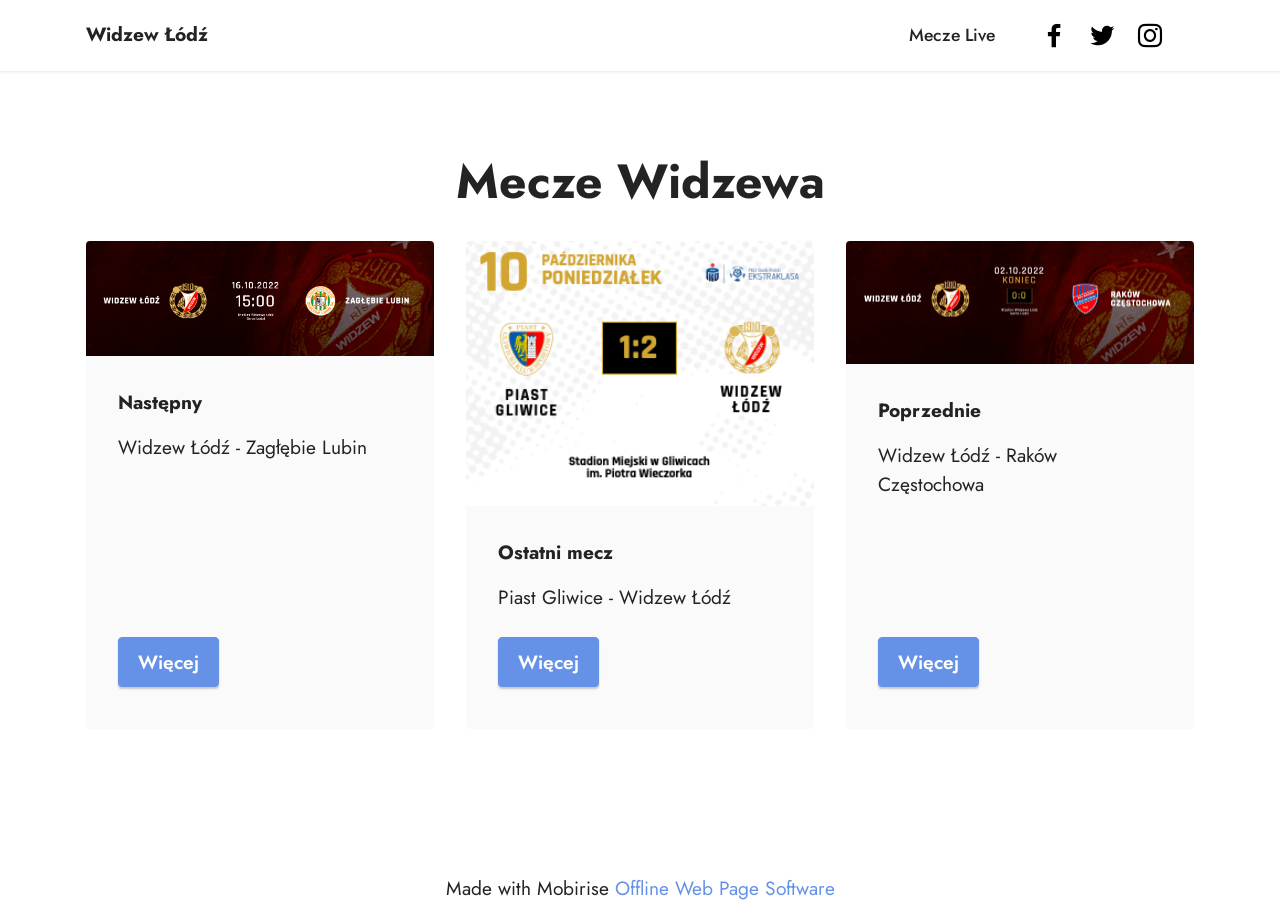
==== index.html @ 296a3d5a "Add files via upload" ====
<!DOCTYPE html>
<html  >
<head>
  <!-- Site made with Mobirise Website Builder v5.6.13, https://mobirise.com -->
  <meta charset="UTF-8">
  <meta http-equiv="X-UA-Compatible" content="IE=edge">
  <meta name="generator" content="Mobirise v5.6.13, mobirise.com">
  <meta name="twitter:card" content="summary_large_image"/>
  <meta name="twitter:image:src" content="">
  <meta property="og:image" content="">
  <meta name="twitter:title" content="Home">
  <meta name="viewport" content="width=device-width, initial-scale=1, minimum-scale=1">
  <link rel="shortcut icon" href="assets/images/logo.png" type="image/x-icon">
  <meta name="description" content="">
  
  
  <title>Home</title>
  <link rel="stylesheet" href="assets/bootstrap/css/bootstrap.min.css">
  <link rel="stylesheet" href="assets/bootstrap/css/bootstrap-grid.min.css">
  <link rel="stylesheet" href="assets/bootstrap/css/bootstrap-reboot.min.css">
  <link rel="stylesheet" href="assets/dropdown/css/style.css">
  <link rel="stylesheet" href="assets/socicon/css/styles.css">
  <link rel="stylesheet" href="assets/theme/css/style.css">
  <link rel="preload" href="https://fonts.googleapis.com/css?family=Jost:100,200,300,400,500,600,700,800,900,100i,200i,300i,400i,500i,600i,700i,800i,900i&display=swap" as="style" onload="this.onload=null;this.rel='stylesheet'">
  <noscript><link rel="stylesheet" href="https://fonts.googleapis.com/css?family=Jost:100,200,300,400,500,600,700,800,900,100i,200i,300i,400i,500i,600i,700i,800i,900i&display=swap"></noscript>
  <link rel="preload" as="style" href="assets/mobirise/css/mbr-additional.css"><link rel="stylesheet" href="assets/mobirise/css/mbr-additional.css" type="text/css">
  
  
  
  
</head>
<body>
  
  <section data-bs-version="5.1" class="menu menu3 cid-tjWYnVTqto" once="menu" id="menu3-k">
    
    <nav class="navbar navbar-dropdown navbar-fixed-top navbar-expand-lg">
        <div class="container">
            <div class="navbar-brand">
                
                <span class="navbar-caption-wrap"><a class="navbar-caption text-black text-primary display-7" href="index.html">Widzew Łódź</a></span>
            </div>
            <button class="navbar-toggler" type="button" data-toggle="collapse" data-bs-toggle="collapse" data-target="#navbarSupportedContent" data-bs-target="#navbarSupportedContent" aria-controls="navbarNavAltMarkup" aria-expanded="false" aria-label="Toggle navigation">
                <div class="hamburger">
                    <span></span>
                    <span></span>
                    <span></span>
                    <span></span>
                </div>
            </button>
            <div class="collapse navbar-collapse" id="navbarSupportedContent">
                <ul class="navbar-nav nav-dropdown nav-right" data-app-modern-menu="true"><li class="nav-item"><a class="nav-link link text-black text-primary display-4" href="/live">Mecze Live</a>
                    </li></ul>
                <div class="icons-menu">
                    <a class="iconfont-wrapper" href="https://www.facebook.com/profile.php?id=100015964801219" target="_blank">
                        <span class="p-2 mbr-iconfont socicon-facebook socicon"></span>
                    </a>
                    <a class="iconfont-wrapper" href="https://twitter.com/TomaszZalewski_" target="_blank">
                        <span class="p-2 mbr-iconfont socicon-twitter socicon"></span>
                    </a>
                    <a class="iconfont-wrapper" href="https://www.instagram.com/tomaszzalewski1982/" target="_blank">
                        <span class="p-2 mbr-iconfont socicon-instagram socicon"></span>
                    </a>
                    
                </div>
                
            </div>
        </div>
    </nav>
</section>

<section data-bs-version="5.1" class="features3 cid-tjWZP79cdv" id="features3-m">
    
    
    <div class="container">
        <div class="mbr-section-head">
            <h4 class="mbr-section-title mbr-fonts-style align-center mb-0 display-2">
                <strong>Mecze Widzewa</strong></h4>
            <h5 class="mbr-section-subtitle mbr-fonts-style align-center mb-0 mt-2 display-5"></h5>
        </div>
        <div class="row mt-4">
            <div class="item features-image сol-12 col-md-6 col-lg-4 active">
                <div class="item-wrapper">
                    <div class="item-img">
                        <img src="assets/images/zrzut-ekranu-2022-10-11-o-12.50.04-1125x374.png" alt="Mobirise Website Builder" data-slide-to="1" data-bs-slide-to="1">
                    </div>
                    <div class="item-content">
                        <h5 class="item-title mbr-fonts-style display-7"><strong>Następny</strong></h5>
                        
                        <p class="mbr-text mbr-fonts-style mt-3 display-7">Widzew Łódź - Zagłębie Lubin</p>
                    </div>
                    <div class="mbr-section-btn item-footer mt-2"><a href="" class="btn btn-primary item-btn display-7" target="_blank">Więcej</a></div>
                </div>
            </div>
            <div class="item features-image сol-12 col-md-6 col-lg-4">
                <div class="item-wrapper">
                    <div class="item-img">
                        <img src="assets/images/zrzut-ekranu-2022-10-11-o-12.51.37-315x240.png" alt="Mobirise Website Builder" data-slide-to="2" data-bs-slide-to="2">
                    </div>
                    <div class="item-content">
                        <h5 class="item-title mbr-fonts-style display-7"><strong>Ostatni mecz</strong></h5>
                        
                        <p class="mbr-text mbr-fonts-style mt-3 display-7">Piast Gliwice - Widzew Łódź</p>
                    </div>
                    <div class="mbr-section-btn item-footer mt-2"><a href="" class="btn btn-primary item-btn display-7" target="_blank">Więcej</a></div>
                </div>
            </div>
            <div class="item features-image сol-12 col-md-6 col-lg-4">
                <div class="item-wrapper">
                    <div class="item-img">
                        <img src="assets/images/zrzut-ekranu-2022-10-11-o-12.53.20-696x247.png" alt="Mobirise Website Builder" data-slide-to="3" data-bs-slide-to="3">
                    </div>
                    <div class="item-content">
                        <h5 class="item-title mbr-fonts-style display-7"><strong>Poprzednie</strong></h5>
                        
                        <p class="mbr-text mbr-fonts-style mt-3 display-7">Widzew Łódź - Raków Częstochowa<br></p>
                    </div>
                    <div class="mbr-section-btn item-footer mt-2"><a href="" class="btn btn-primary item-btn display-7" target="_blank">Więcej</a></div>
                </div>
            </div>
        </div>
    </div>
</section><section class="display-7" style="padding: 0;align-items: center;justify-content: center;flex-wrap: wrap;    align-content: center;display: flex;position: relative;height: 4rem;"><a href="https://mobiri.se/2885363" style="flex: 1 1;height: 4rem;position: absolute;width: 100%;z-index: 1;"><img alt="" style="height: 4rem;" src="[data-uri]"></a><p style="margin: 0;text-align: center;" class="display-7">Made with Mobirise &#8204;</p><a style="z-index:1" href="https://mobirise.com/offline-website-builder.html">Offline Web Page Software</a></section><script src="assets/bootstrap/js/bootstrap.bundle.min.js"></script>  <script src="assets/smoothscroll/smooth-scroll.js"></script>  <script src="assets/ytplayer/index.js"></script>  <script src="assets/dropdown/js/navbar-dropdown.js"></script>  <script src="assets/theme/js/script.js"></script>  
  
  
</body>
</html>
---- assets/dropdown/css/style.css ----
.navbar-dropdown {
  left: 0;
  padding: 0;
  position: absolute;
  right: 0;
  top: 0;
  transition: all 0.45s ease;
  z-index: 1030;
  background: #282828; }
  .navbar-dropdown .navbar-logo {
    margin-right: 0.8rem;
    transition: margin 0.3s ease-in-out;
    vertical-align: middle; }
    .navbar-dropdown .navbar-logo img {
      height: 3.125rem;
      transition: all 0.3s ease-in-out; }
    .navbar-dropdown .navbar-logo.mbr-iconfont {
      font-size: 3.125rem;
      line-height: 3.125rem; }
  .navbar-dropdown .navbar-caption {
    font-weight: 700;
    white-space: normal;
    vertical-align: -4px;
    line-height: 3.125rem !important; }
    .navbar-dropdown .navbar-caption, .navbar-dropdown .navbar-caption:hover {
      color: inherit;
      text-decoration: none; }
  .navbar-dropdown .mbr-iconfont + .navbar-caption {
    vertical-align: -1px; }
  .navbar-dropdown.navbar-fixed-top {
    position: fixed; }
  .navbar-dropdown .navbar-brand span {
    vertical-align: -4px; }
  .navbar-dropdown.bg-color.transparent {
    background: none; }
  .navbar-dropdown.navbar-short .navbar-brand {
    padding: 0.625rem 0; }
    .navbar-dropdown.navbar-short .navbar-brand span {
      vertical-align: -1px; }
  .navbar-dropdown.navbar-short .navbar-caption {
    line-height: 2.375rem !important;
    vertical-align: -2px; }
  .navbar-dropdown.navbar-short .navbar-logo {
    margin-right: 0.5rem; }
    .navbar-dropdown.navbar-short .navbar-logo img {
      height: 2.375rem; }
    .navbar-dropdown.navbar-short .navbar-logo.mbr-iconfont {
      font-size: 2.375rem;
      line-height: 2.375rem; }
  .navbar-dropdown.navbar-short .mbr-table-cell {
    height: 3.625rem; }
  .navbar-dropdown .navbar-close {
    left: 0.6875rem;
    position: fixed;
    top: 0.75rem;
    z-index: 1000; }
  .navbar-dropdown .hamburger-icon {
    content: "";
    display: inline-block;
    vertical-align: middle;
    width: 16px;
    -webkit-box-shadow: 0 -6px 0 1px #282828,0 0 0 1px #282828,0 6px 0 1px #282828;
    -moz-box-shadow: 0 -6px 0 1px #282828,0 0 0 1px #282828,0 6px 0 1px #282828;
    box-shadow: 0 -6px 0 1px #282828,0 0 0 1px #282828,0 6px 0 1px #282828; }

.dropdown-menu .dropdown-toggle[data-toggle="dropdown-submenu"]::after {
  border-bottom: 0.35em solid transparent;
  border-left: 0.35em solid;
  border-right: 0;
  border-top: 0.35em solid transparent;
  margin-left: 0.3rem; }

.dropdown-menu .dropdown-item:focus {
  outline: 0; }

.nav-dropdown {
  font-size: 0.75rem;
  font-weight: 500;
  height: auto !important; }
  .nav-dropdown .nav-btn {
    padding-left: 1rem; }
  .nav-dropdown .link {
    margin: .667em 1.667em;
    font-weight: 500;
    padding: 0;
    transition: color .2s ease-in-out; }
    .nav-dropdown .link.dropdown-toggle {
      margin-right: 2.583em; }
      .nav-dropdown .link.dropdown-toggle::after {
        margin-left: .25rem;
        border-top: 0.35em solid;
        border-right: 0.35em solid transparent;
        border-left: 0.35em solid transparent;
        border-bottom: 0; }
      .nav-dropdown .link.dropdown-toggle[aria-expanded="true"] {
        margin: 0;
        padding: 0.667em 3.263em  0.667em 1.667em; }
  .nav-dropdown .link::after,
  .nav-dropdown .dropdown-item::after {
    color: inherit; }
  .nav-dropdown .btn {
    font-size: 0.75rem;
    font-weight: 700;
    letter-spacing: 0;
    margin-bottom: 0;
    padding-left: 1.25rem;
    padding-right: 1.25rem; }
  .nav-dropdown .dropdown-menu {
    border-radius: 0;
    border: 0;
    left: 0;
    margin: 0;
    padding-bottom: 1.25rem;
    padding-top: 1.25rem;
    position: relative; }
  .nav-dropdown .dropdown-submenu {
    margin-left: 0.125rem;
    top: 0; }
  .nav-dropdown .dropdown-item {
    font-weight: 500;
    line-height: 2;
    padding: 0.3846em 4.615em 0.3846em 1.5385em;
    position: relative;
    transition: color .2s ease-in-out, background-color .2s ease-in-out; }
    .nav-dropdown .dropdown-item::after {
      margin-top: -0.3077em;
      position: absolute;
      right: 1.1538em;
      top: 50%; }
    .nav-dropdown .dropdown-item:focus, .nav-dropdown .dropdown-item:hover {
      background: none; }

@media (max-width: 767px) {
  .nav-dropdown.navbar-toggleable-sm {
    bottom: 0;
    display: none;
    left: 0;
    overflow-x: hidden;
    position: fixed;
    top: 0;
    transform: translateX(-100%);
    -ms-transform: translateX(-100%);
    -webkit-transform: translateX(-100%);
    width: 18.75rem;
    z-index: 999; } }
.nav-dropdown.navbar-toggleable-xl {
  bottom: 0;
  display: none;
  left: 0;
  overflow-x: hidden;
  position: fixed;
  top: 0;
  transform: translateX(-100%);
  -ms-transform: translateX(-100%);
  -webkit-transform: translateX(-100%);
  width: 18.75rem;
  z-index: 999; }

.nav-dropdown-sm {
  display: block !important;
  overflow-x: hidden;
  overflow: auto;
  padding-top: 3.875rem; }
  .nav-dropdown-sm::after {
    content: "";
    display: block;
    height: 3rem;
    width: 100%; }
  .nav-dropdown-sm.collapse.in ~ .navbar-close {
    display: block !important; }
  .nav-dropdown-sm.collapsing, .nav-dropdown-sm.collapse.in {
    transform: translateX(0);
    -ms-transform: translateX(0);
    -webkit-transform: translateX(0);
    transition: all 0.25s ease-out;
    -webkit-transition: all 0.25s ease-out;
    background: #282828; }
  .nav-dropdown-sm.collapsing[aria-expanded="false"] {
    transform: translateX(-100%);
    -ms-transform: translateX(-100%);
    -webkit-transform: translateX(-100%); }
  .nav-dropdown-sm .nav-item {
    display: block;
    margin-left: 0 !important;
    padding-left: 0; }
  .nav-dropdown-sm .link,
  .nav-dropdown-sm .dropdown-item {
    border-top: 1px dotted rgba(255, 255, 255, 0.1);
    font-size: 0.8125rem;
    line-height: 1.6;
    margin: 0 !important;
    padding: 0.875rem 2.4rem 0.875rem 1.5625rem !important;
    position: relative;
    white-space: normal; }
    .nav-dropdown-sm .link:focus, .nav-dropdown-sm .link:hover,
    .nav-dropdown-sm .dropdown-item:focus,
    .nav-dropdown-sm .dropdown-item:hover {
      background: rgba(0, 0, 0, 0.2) !important;
      color: #c0a375; }
  .nav-dropdown-sm .nav-btn {
    position: relative;
    padding: 1.5625rem 1.5625rem 0 1.5625rem; }
    .nav-dropdown-sm .nav-btn::before {
      border-top: 1px dotted rgba(255, 255, 255, 0.1);
      content: "";
      left: 0;
      position: absolute;
      top: 0;
      width: 100%; }
    .nav-dropdown-sm .nav-btn + .nav-btn {
      padding-top: 0.625rem; }
      .nav-dropdown-sm .nav-btn + .nav-btn::before {
        display: none; }
  .nav-dropdown-sm .btn {
    padding: 0.625rem 0; }
  .nav-dropdown-sm .dropdown-toggle[data-toggle="dropdown-submenu"]::after {
    margin-left: .25rem;
    border-top: 0.35em solid;
    border-right: 0.35em solid transparent;
    border-left: 0.35em solid transparent;
    border-bottom: 0; }
  .nav-dropdown-sm .dropdown-toggle[data-toggle="dropdown-submenu"][aria-expanded="true"]::after {
    border-top: 0;
    border-right: 0.35em solid transparent;
    border-left: 0.35em solid transparent;
    border-bottom: 0.35em solid; }
  .nav-dropdown-sm .dropdown-menu {
    margin: 0;
    padding: 0;
    position: relative;
    top: 0;
    left: 0;
    width: 100%;
    border: 0;
    float: none;
    border-radius: 0;
    background: none; }
  .nav-dropdown-sm .dropdown-submenu {
    left: 100%;
    margin-left: 0.125rem;
    margin-top: -1.25rem;
    top: 0; }

.navbar-toggleable-sm .nav-dropdown .dropdown-menu {
  position: absolute; }

.navbar-toggleable-sm .nav-dropdown .dropdown-submenu {
  left: 100%;
  margin-left: 0.125rem;
  margin-top: -1.25rem;
  top: 0; }

.navbar-toggleable-sm.opened .nav-dropdown .dropdown-menu {
  position: relative; }

.navbar-toggleable-sm.opened .nav-dropdown .dropdown-submenu {
  left: 0;
  margin-left: 00rem;
  margin-top: 0rem;
  top: 0; }

.is-builder .nav-dropdown.collapsing {
  transition: none !important; }
---- assets/socicon/css/styles.css ----
@charset "UTF-8";

@font-face {
  font-family: 'Socicon';
  src:  url('../fonts/socicon.eot');
  src:  url('../fonts/socicon.eot?#iefix') format('embedded-opentype'),
    url('../fonts/socicon.woff2') format('woff2'),
    url('../fonts/socicon.ttf') format('truetype'),
    url('../fonts/socicon.woff') format('woff'),
    url('../fonts/socicon.svg#socicon') format('svg');
  font-weight: normal;
  font-style: normal;
  font-display: swap;
}

[data-icon]:before {
  font-family: "socicon" !important;
  content: attr(data-icon);
  font-style: normal !important;
  font-weight: normal !important;
  font-variant: normal !important;
  text-transform: none !important;
  speak: none;
  line-height: 1;
  -webkit-font-smoothing: antialiased;
  -moz-osx-font-smoothing: grayscale;
}

[class^="socicon-"], [class*=" socicon-"] {
  /* use !important to prevent issues with browser extensions that change fonts */
  font-family: 'Socicon' !important;
  speak: none;
  font-style: normal;
  font-weight: normal;
  font-variant: normal;
  text-transform: none;
  line-height: 1;

  /* Better Font Rendering =========== */
  -webkit-font-smoothing: antialiased;
  -moz-osx-font-smoothing: grayscale;
}

.socicon-eitaa:before {
  content: "\e97c";
}
.socicon-soroush:before {
  content: "\e97d";
}
.socicon-bale:before {
  content: "\e97e";
}
.socicon-zazzle:before {
  content: "\e97b";
}
.socicon-society6:before {
  content: "\e97a";
}
.socicon-redbubble:before {
  content: "\e979";
}
.socicon-avvo:before {
  content: "\e978";
}
.socicon-stitcher:before {
  content: "\e977";
}
.socicon-googlehangouts:before {
  content: "\e974";
}
.socicon-dlive:before {
  content: "\e975";
}
.socicon-vsco:before {
  content: "\e976";
}
.socicon-flipboard:before {
  content: "\e973";
}
.socicon-ubuntu:before {
  content: "\e958";
}
.socicon-artstation:before {
  content: "\e959";
}
.socicon-invision:before {
  content: "\e95a";
}
.socicon-torial:before {
  content: "\e95b";
}
.socicon-collectorz:before {
  content: "\e95c";
}
.socicon-seenthis:before {
  content: "\e95d";
}
.socicon-googleplaymusic:before {
  content: "\e95e";
}
.socicon-debian:before {
  content: "\e95f";
}
.socicon-filmfreeway:before {
  content: "\e960";
}
.socicon-gnome:before {
  content: "\e961";
}
.socicon-itchio:before {
  content: "\e962";
}
.socicon-jamendo:before {
  content: "\e963";
}
.socicon-mix:before {
  content: "\e964";
}
.socicon-sharepoint:before {
  content: "\e965";
}
.socicon-tinder:before {
  content: "\e966";
}
.socicon-windguru:before {
  content: "\e967";
}
.socicon-cdbaby:before {
  content: "\e968";
}
.socicon-elementaryos:before {
  content: "\e969";
}
.socicon-stage32:before {
  content: "\e96a";
}
.socicon-tiktok:before {
  content: "\e96b";
}
.socicon-gitter:before {
  content: "\e96c";
}
.socicon-letterboxd:before {
  content: "\e96d";
}
.socicon-threema:before {
  content: "\e96e";
}
.socicon-splice:before {
  content: "\e96f";
}
.socicon-metapop:before {
  content: "\e970";
}
.socicon-naver:before {
  content: "\e971";
}
.socicon-remote:before {
  content: "\e972";
}
.socicon-internet:before {
  content: "\e957";
}
.socicon-moddb:before {
  content: "\e94b";
}
.socicon-indiedb:before {
  content: "\e94c";
}
.socicon-traxsource:before {
  content: "\e94d";
}
.socicon-gamefor:before {
  content: "\e94e";
}
.socicon-pixiv:before {
  content: "\e94f";
}
.socicon-myanimelist:before {
  content: "\e950";
}
.socicon-blackberry:before {
  content: "\e951";
}
.socicon-wickr:before {
  content: "\e952";
}
.socicon-spip:before {
  content: "\e953";
}
.socicon-napster:before {
  content: "\e954";
}
.socicon-beatport:before {
  content: "\e955";
}
.socicon-hackerone:before {
  content: "\e956";
}
.socicon-hackernews:before {
  content: "\e946";
}
.socicon-smashwords:before {
  content: "\e947";
}
.socicon-kobo:before {
  content: "\e948";
}
.socicon-bookbub:before {
  content: "\e949";
}
.socicon-mailru:before {
  content: "\e94a";
}
.socicon-gitlab:before {
  content: "\e945";
}
.socicon-instructables:before {
  content: "\e944";
}
.socicon-portfolio:before {
  content: "\e943";
}
.socicon-codered:before {
  content: "\e940";
}
.socicon-origin:before {
  content: "\e941";
}
.socicon-nextdoor:before {
  content: "\e942";
}
.socicon-udemy:before {
  content: "\e93f";
}
.socicon-livemaster:before {
  content: "\e93e";
}
.socicon-crunchbase:before {
  content: "\e93b";
}
.socicon-homefy:before {
  content: "\e93c";
}
.socicon-calendly:before {
  content: "\e93d";
}
.socicon-realtor:before {
  content: "\e90f";
}
.socicon-tidal:before {
  content: "\e910";
}
.socicon-qobuz:before {
  content: "\e911";
}
.socicon-natgeo:before {
  content: "\e912";
}
.socicon-mastodon:before {
  content: "\e913";
}
.socicon-unsplash:before {
  content: "\e914";
}
.socicon-homeadvisor:before {
  content: "\e915";
}
.socicon-angieslist:before {
  content: "\e916";
}
.socicon-codepen:before {
  content: "\e917";
}
.socicon-slack:before {
  content: "\e918";
}
.socicon-openaigym:before {
  content: "\e919";
}
.socicon-logmein:before {
  content: "\e91a";
}
.socicon-fiverr:before {
  content: "\e91b";
}
.socicon-gotomeeting:before {
  content: "\e91c";
}
.socicon-aliexpress:before {
  content: "\e91d";
}
.socicon-guru:before {
  content: "\e91e";
}
.socicon-appstore:before {
  content: "\e91f";
}
.socicon-homes:before {
  content: "\e920";
}
.socicon-zoom:before {
  content: "\e921";
}
.socicon-alibaba:before {
  content: "\e922";
}
.socicon-craigslist:before {
  content: "\e923";
}
.socicon-wix:before {
  content: "\e924";
}
.socicon-redfin:before {
  content: "\e925";
}
.socicon-googlecalendar:before {
  content: "\e926";
}
.socicon-shopify:before {
  content: "\e927";
}
.socicon-freelancer:before {
  content: "\e928";
}
.socicon-seedrs:before {
  content: "\e929";
}
.socicon-bing:before {
  content: "\e92a";
}
.socicon-doodle:before {
  content: "\e92b";
}
.socicon-bonanza:before {
  content: "\e92c";
}
.socicon-squarespace:before {
  content: "\e92d";
}
.socicon-toptal:before {
  content: "\e92e";
}
.socicon-gust:before {
  content: "\e92f";
}
.socicon-ask:before {
  content: "\e930";
}
.socicon-trulia:before {
  content: "\e931";
}
.socicon-loomly:before {
  content: "\e932";
}
.socicon-ghost:before {
  content: "\e933";
}
.socicon-upwork:before {
  content: "\e934";
}
.socicon-fundable:before {
  content: "\e935";
}
.socicon-booking:before {
  content: "\e936";
}
.socicon-googlemaps:before {
  content: "\e937";
}
.socicon-zillow:before {
  content: "\e938";
}
.socicon-niconico:before {
  content: "\e939";
}
.socicon-toneden:before {
  content: "\e93a";
}
.socicon-augment:before {
  content: "\e908";
}
.socicon-bitbucket:before {
  content: "\e909";
}
.socicon-fyuse:before {
  content: "\e90a";
}
.socicon-yt-gaming:before {
  content: "\e90b";
}
.socicon-sketchfab:before {
  content: "\e90c";
}
.socicon-mobcrush:before {
  content: "\e90d";
}
.socicon-microsoft:before {
  content: "\e90e";
}
.socicon-pandora:before {
  content: "\e907";
}
.socicon-messenger:before {
  content: "\e906";
}
.socicon-gamewisp:before {
  content: "\e905";
}
.socicon-bloglovin:before {
  content: "\e904";
}
.socicon-tunein:before {
  content: "\e903";
}
.socicon-gamejolt:before {
  content: "\e901";
}
.socicon-trello:before {
  content: "\e902";
}
.socicon-spreadshirt:before {
  content: "\e900";
}
.socicon-500px:before {
  content: "\e000";
}
.socicon-8tracks:before {
  content: "\e001";
}
.socicon-airbnb:before {
  content: "\e002";
}
.socicon-alliance:before {
  content: "\e003";
}
.socicon-amazon:before {
  content: "\e004";
}
.socicon-amplement:before {
  content: "\e005";
}
.socicon-android:before {
  content: "\e006";
}
.socicon-angellist:before {
  content: "\e007";
}
.socicon-apple:before {
  content: "\e008";
}
.socicon-appnet:before {
  content: "\e009";
}
.socicon-baidu:before {
  content: "\e00a";
}
.socicon-bandcamp:before {
  content: "\e00b";
}
.socicon-battlenet:before {
  content: "\e00c";
}
.socicon-mixer:before {
  content: "\e00d";
}
.socicon-bebee:before {
  content: "\e00e";
}
.socicon-bebo:before {
  content: "\e00f";
}
.socicon-behance:before {
  content: "\e010";
}
.socicon-blizzard:before {
  content: "\e011";
}
.socicon-blogger:before {
  content: "\e012";
}
.socicon-buffer:before {
  content: "\e013";
}
.socicon-chrome:before {
  content: "\e014";
}
.socicon-coderwall:before {
  content: "\e015";
}
.socicon-curse:before {
  content: "\e016";
}
.socicon-dailymotion:before {
  content: "\e017";
}
.socicon-deezer:before {
  content: "\e018";
}
.socicon-delicious:before {
  content: "\e019";
}
.socicon-deviantart:before {
  content: "\e01a";
}
.socicon-diablo:before {
  content: "\e01b";
}
.socicon-digg:before {
  content: "\e01c";
}
.socicon-discord:before {
  content: "\e01d";
}
.socicon-disqus:before {
  content: "\e01e";
}
.socicon-douban:before {
  content: "\e01f";
}
.socicon-draugiem:before {
  content: "\e020";
}
.socicon-dribbble:before {
  content: "\e021";
}
.socicon-drupal:before {
  content: "\e022";
}
.socicon-ebay:before {
  content: "\e023";
}
.socicon-ello:before {
  content: "\e024";
}
.socicon-endomodo:before {
  content: "\e025";
}
.socicon-envato:before {
  content: "\e026";
}
.socicon-etsy:before {
  content: "\e027";
}
.socicon-facebook:before {
  content: "\e028";
}
.socicon-feedburner:before {
  content: "\e029";
}
.socicon-filmweb:before {
  content: "\e02a";
}
.socicon-firefox:before {
  content: "\e02b";
}
.socicon-flattr:before {
  content: "\e02c";
}
.socicon-flickr:before {
  content: "\e02d";
}
.socicon-formulr:before {
  content: "\e02e";
}
.socicon-forrst:before {
  content: "\e02f";
}
.socicon-foursquare:before {
  content: "\e030";
}
.socicon-friendfeed:before {
  content: "\e031";
}
.socicon-github:before {
  content: "\e032";
}
.socicon-goodreads:before {
  content: "\e033";
}
.socicon-google:before {
  content: "\e034";
}
.socicon-googlescholar:before {
  content: "\e035";
}
.socicon-googlegroups:before {
  content: "\e036";
}
.socicon-googlephotos:before {
  content: "\e037";
}
.socicon-googleplus:before {
  content: "\e038";
}
.socicon-grooveshark:before {
  content: "\e039";
}
.socicon-hackerrank:before {
  content: "\e03a";
}
.socicon-hearthstone:before {
  content: "\e03b";
}
.socicon-hellocoton:before {
  content: "\e03c";
}
.socicon-heroes:before {
  content: "\e03d";
}
.socicon-smashcast:before {
  content: "\e03e";
}
.socicon-horde:before {
  content: "\e03f";
}
.socicon-houzz:before {
  content: "\e040";
}
.socicon-icq:before {
  content: "\e041";
}
.socicon-identica:before {
  content: "\e042";
}
.socicon-imdb:before {
  content: "\e043";
}
.socicon-instagram:before {
  content: "\e044";
}
.socicon-issuu:before {
  content: "\e045";
}
.socicon-istock:before {
  content: "\e046";
}
.socicon-itunes:before {
  content: "\e047";
}
.socicon-keybase:before {
  content: "\e048";
}
.socicon-lanyrd:before {
  content: "\e049";
}
.socicon-lastfm:before {
  content: "\e04a";
}
.socicon-line:before {
  content: "\e04b";
}
.socicon-linkedin:before {
  content: "\e04c";
}
.socicon-livejournal:before {
  content: "\e04d";
}
.socicon-lyft:before {
  content: "\e04e";
}
.socicon-macos:before {
  content: "\e04f";
}
.socicon-mail:before {
  content: "\e050";
}
.socicon-medium:before {
  content: "\e051";
}
.socicon-meetup:before {
  content: "\e052";
}
.socicon-mixcloud:before {
  content: "\e053";
}
.socicon-modelmayhem:before {
  content: "\e054";
}
.socicon-mumble:before {
  content: "\e055";
}
.socicon-myspace:before {
  content: "\e056";
}
.socicon-newsvine:before {
  content: "\e057";
}
.socicon-nintendo:before {
  content: "\e058";
}
.socicon-npm:before {
  content: "\e059";
}
.socicon-odnoklassniki:before {
  content: "\e05a";
}
.socicon-openid:before {
  content: "\e05b";
}
.socicon-opera:before {
  content: "\e05c";
}
.socicon-outlook:before {
  content: "\e05d";
}
.socicon-overwatch:before {
  content: "\e05e";
}
.socicon-patreon:before {
  content: "\e05f";
}
.socicon-paypal:before {
  content: "\e060";
}
.socicon-periscope:before {
  content: "\e061";
}
.socicon-persona:before {
  content: "\e062";
}
.socicon-pinterest:before {
  content: "\e063";
}
.socicon-play:before {
  content: "\e064";
}
.socicon-player:before {
  content: "\e065";
}
.socicon-playstation:before {
  content: "\e066";
}
.socicon-pocket:before {
  content: "\e067";
}
.socicon-qq:before {
  content: "\e068";
}
.socicon-quora:before {
  content: "\e069";
}
.socicon-raidcall:before {
  content: "\e06a";
}
.socicon-ravelry:before {
  content: "\e06b";
}
.socicon-reddit:before {
  content: "\e06c";
}
.socicon-renren:before {
  content: "\e06d";
}
.socicon-researchgate:before {
  content: "\e06e";
}
.socicon-residentadvisor:before {
  content: "\e06f";
}
.socicon-reverbnation:before {
  content: "\e070";
}
.socicon-rss:before {
  content: "\e071";
}
.socicon-sharethis:before {
  content: "\e072";
}
.socicon-skype:before {
  content: "\e073";
}
.socicon-slideshare:before {
  content: "\e074";
}
.socicon-smugmug:before {
  content: "\e075";
}
.socicon-snapchat:before {
  content: "\e076";
}
.socicon-songkick:before {
  content: "\e077";
}
.socicon-soundcloud:before {
  content: "\e078";
}
.socicon-spotify:before {
  content: "\e079";
}
.socicon-stackexchange:before {
  content: "\e07a";
}
.socicon-stackoverflow:before {
  content: "\e07b";
}
.socicon-starcraft:before {
  content: "\e07c";
}
.socicon-stayfriends:before {
  content: "\e07d";
}
.socicon-steam:before {
  content: "\e07e";
}
.socicon-storehouse:before {
  content: "\e07f";
}
.socicon-strava:before {
  content: "\e080";
}
.socicon-streamjar:before {
  content: "\e081";
}
.socicon-stumbleupon:before {
  content: "\e082";
}
.socicon-swarm:before {
  content: "\e083";
}
.socicon-teamspeak:before {
  content: "\e084";
}
.socicon-teamviewer:before {
  content: "\e085";
}
.socicon-technorati:before {
  content: "\e086";
}
.socicon-telegram:before {
  content: "\e087";
}
.socicon-tripadvisor:before {
  content: "\e088";
}
.socicon-tripit:before {
  content: "\e089";
}
.socicon-triplej:before {
  content: "\e08a";
}
.socicon-tumblr:before {
  content: "\e08b";
}
.socicon-twitch:before {
  content: "\e08c";
}
.socicon-twitter:before {
  content: "\e08d";
}
.socicon-uber:before {
  content: "\e08e";
}
.socicon-ventrilo:before {
  content: "\e08f";
}
.socicon-viadeo:before {
  content: "\e090";
}
.socicon-viber:before {
  content: "\e091";
}
.socicon-viewbug:before {
  content: "\e092";
}
.socicon-vimeo:before {
  content: "\e093";
}
.socicon-vine:before {
  content: "\e094";
}
.socicon-vkontakte:before {
  content: "\e095";
}
.socicon-warcraft:before {
  content: "\e096";
}
.socicon-wechat:before {
  content: "\e097";
}
.socicon-weibo:before {
  content: "\e098";
}
.socicon-whatsapp:before {
  content: "\e099";
}
.socicon-wikipedia:before {
  content: "\e09a";
}
.socicon-windows:before {
  content: "\e09b";
}
.socicon-wordpress:before {
  content: "\e09c";
}
.socicon-wykop:before {
  content: "\e09d";
}
.socicon-xbox:before {
  content: "\e09e";
}
.socicon-xing:before {
  content: "\e09f";
}
.socicon-yahoo:before {
  content: "\e0a0";
}
.socicon-yammer:before {
  content: "\e0a1";
}
.socicon-yandex:before {
  content: "\e0a2";
}
.socicon-yelp:before {
  content: "\e0a3";
}
.socicon-younow:before {
  content: "\e0a4";
}
.socicon-youtube:before {
  content: "\e0a5";
}
.socicon-zapier:before {
  content: "\e0a6";
}
.socicon-zerply:before {
  content: "\e0a7";
}
.socicon-zomato:before {
  content: "\e0a8";
}
.socicon-zynga:before {
  content: "\e0a9";
}
---- assets/theme/css/style.css ----
@charset "UTF-8";
section {
  background-color: #ffffff;
}

body {
  font-style: normal;
  line-height: 1.5;
  font-weight: 400;
  color: #232323;
  position: relative;
}

button {
  background-color: transparent;
  border-color: transparent;
}

section,
.container,
.container-fluid {
  position: relative;
  word-wrap: break-word;
}

a.mbr-iconfont:hover {
  text-decoration: none;
}

.article .lead p,
.article .lead ul,
.article .lead ol,
.article .lead pre,
.article .lead blockquote {
  margin-bottom: 0;
}

a {
  font-style: normal;
  font-weight: 400;
  cursor: pointer;
}
a, a:hover {
  text-decoration: none;
}

.mbr-section-title {
  font-style: normal;
  line-height: 1.3;
}

.mbr-section-subtitle {
  line-height: 1.3;
}

.mbr-text {
  font-style: normal;
  line-height: 1.7;
}

h1,
h2,
h3,
h4,
h5,
h6,
.display-1,
.display-2,
.display-4,
.display-5,
.display-7,
span,
p,
a {
  line-height: 1;
  word-break: break-word;
  word-wrap: break-word;
  font-weight: 400;
}

b,
strong {
  font-weight: bold;
}

input:-webkit-autofill, input:-webkit-autofill:hover, input:-webkit-autofill:focus, input:-webkit-autofill:active {
  transition-delay: 9999s;
  -webkit-transition-property: background-color, color;
  transition-property: background-color, color;
}

textarea[type=hidden] {
  display: none;
}

section {
  background-position: 50% 50%;
  background-repeat: no-repeat;
  background-size: cover;
}
section .mbr-background-video,
section .mbr-background-video-preview {
  position: absolute;
  bottom: 0;
  left: 0;
  right: 0;
  top: 0;
}

.hidden {
  visibility: hidden;
}

.mbr-z-index20 {
  z-index: 20;
}

/*! Base colors */
.mbr-white {
  color: #ffffff;
}

.mbr-black {
  color: #111111;
}

.mbr-bg-white {
  background-color: #ffffff;
}

.mbr-bg-black {
  background-color: #000000;
}

/*! Text-aligns */
.align-left {
  text-align: left;
}

.align-center {
  text-align: center;
}

.align-right {
  text-align: right;
}

/*! Font-weight  */
.mbr-light {
  font-weight: 300;
}

.mbr-regular {
  font-weight: 400;
}

.mbr-semibold {
  font-weight: 500;
}

.mbr-bold {
  font-weight: 700;
}

/*! Media  */
.media-content {
  flex-basis: 100%;
}

.media-container-row {
  display: flex;
  flex-direction: row;
  flex-wrap: wrap;
  justify-content: center;
  align-content: center;
  align-items: start;
}
.media-container-row .media-size-item {
  width: 400px;
}

.media-container-column {
  display: flex;
  flex-direction: column;
  flex-wrap: wrap;
  justify-content: center;
  align-content: center;
  align-items: stretch;
}
.media-container-column > * {
  width: 100%;
}

@media (min-width: 992px) {
  .media-container-row {
    flex-wrap: nowrap;
  }
}
figure {
  margin-bottom: 0;
  overflow: hidden;
}

figure[mbr-media-size] {
  transition: width 0.1s;
}

img,
iframe {
  display: block;
  width: 100%;
}

.card {
  background-color: transparent;
  border: none;
}

.card-box {
  width: 100%;
}

.card-img {
  text-align: center;
  flex-shrink: 0;
  -webkit-flex-shrink: 0;
}

.media {
  max-width: 100%;
  margin: 0 auto;
}

.mbr-figure {
  align-self: center;
}

.media-container > div {
  max-width: 100%;
}

.mbr-figure img,
.card-img img {
  width: 100%;
}

@media (max-width: 991px) {
  .media-size-item {
    width: auto !important;
  }

  .media {
    width: auto;
  }

  .mbr-figure {
    width: 100% !important;
  }
}
/*! Buttons */
.mbr-section-btn {
  margin-left: -0.6rem;
  margin-right: -0.6rem;
  font-size: 0;
}

.btn {
  font-weight: 600;
  border-width: 1px;
  font-style: normal;
  margin: 0.6rem 0.6rem;
  white-space: normal;
  transition: all 0.2s ease-in-out;
  display: inline-flex;
  align-items: center;
  justify-content: center;
  word-break: break-word;
}

.btn-sm {
  font-weight: 600;
  letter-spacing: 0px;
  transition: all 0.3s ease-in-out;
}

.btn-md {
  font-weight: 600;
  letter-spacing: 0px;
  transition: all 0.3s ease-in-out;
}

.btn-lg {
  font-weight: 600;
  letter-spacing: 0px;
  transition: all 0.3s ease-in-out;
}

.btn-form {
  margin: 0;
}
.btn-form:hover {
  cursor: pointer;
}

nav .mbr-section-btn {
  margin-left: 0rem;
  margin-right: 0rem;
}

/*! Btn icon margin */
.btn .mbr-iconfont,
.btn.btn-sm .mbr-iconfont {
  order: 1;
  cursor: pointer;
  margin-left: 0.5rem;
  vertical-align: sub;
}

.btn.btn-md .mbr-iconfont,
.btn.btn-md .mbr-iconfont {
  margin-left: 0.8rem;
}

.mbr-regular {
  font-weight: 400;
}

.mbr-semibold {
  font-weight: 500;
}

.mbr-bold {
  font-weight: 700;
}

[type=submit] {
  -webkit-appearance: none;
}

/*! Full-screen */
.mbr-fullscreen .mbr-overlay {
  min-height: 100vh;
}

.mbr-fullscreen {
  display: flex;
  display: -moz-flex;
  display: -ms-flex;
  display: -o-flex;
  align-items: center;
  min-height: 100vh;
  padding-top: 3rem;
  padding-bottom: 3rem;
}

/*! Map */
.map {
  height: 25rem;
  position: relative;
}
.map iframe {
  width: 100%;
  height: 100%;
}

/*! Scroll to top arrow */
.mbr-arrow-up {
  bottom: 25px;
  right: 90px;
  position: fixed;
  text-align: right;
  z-index: 5000;
  color: #ffffff;
  font-size: 22px;
}

.mbr-arrow-up a {
  background: rgba(0, 0, 0, 0.2);
  border-radius: 50%;
  color: #fff;
  display: inline-block;
  height: 60px;
  width: 60px;
  border: 2px solid #fff;
  outline-style: none !important;
  position: relative;
  text-decoration: none;
  transition: all 0.3s ease-in-out;
  cursor: pointer;
  text-align: center;
}
.mbr-arrow-up a:hover {
  background-color: rgba(0, 0, 0, 0.4);
}
.mbr-arrow-up a i {
  line-height: 60px;
}

.mbr-arrow-up-icon {
  display: block;
  color: #fff;
}

.mbr-arrow-up-icon::before {
  content: "›";
  display: inline-block;
  font-family: serif;
  font-size: 22px;
  line-height: 1;
  font-style: normal;
  position: relative;
  top: 6px;
  left: -4px;
  transform: rotate(-90deg);
}

/*! Arrow Down */
.mbr-arrow {
  position: absolute;
  bottom: 45px;
  left: 50%;
  width: 60px;
  height: 60px;
  cursor: pointer;
  background-color: rgba(80, 80, 80, 0.5);
  border-radius: 50%;
  transform: translateX(-50%);
}
@media (max-width: 767px) {
  .mbr-arrow {
    display: none;
  }
}
.mbr-arrow > a {
  display: inline-block;
  text-decoration: none;
  outline-style: none;
  -webkit-animation: arrowdown 1.7s ease-in-out infinite;
          animation: arrowdown 1.7s ease-in-out infinite;
  color: #ffffff;
}
.mbr-arrow > a > i {
  position: absolute;
  top: -2px;
  left: 15px;
  font-size: 2rem;
}

#scrollToTop a i::before {
  content: "";
  position: absolute;
  display: block;
  border-bottom: 2.5px solid #fff;
  border-left: 2.5px solid #fff;
  width: 27.8%;
  height: 27.8%;
  left: 50%;
  top: 51%;
  transform: translateY(-30%) translateX(-50%) rotate(135deg);
}

@keyframes arrowdown {
  0% {
    transform: translateY(0px);
  }
  50% {
    transform: translateY(-5px);
  }
  100% {
    transform: translateY(0px);
  }
}
@-webkit-keyframes arrowdown {
  0% {
    transform: translateY(0px);
  }
  50% {
    transform: translateY(-5px);
  }
  100% {
    transform: translateY(0px);
  }
}
@media (max-width: 500px) {
  .mbr-arrow-up {
    left: 0;
    right: 0;
    text-align: center;
  }
}
/*Gradients animation*/
@keyframes gradient-animation {
  from {
    background-position: 0% 100%;
    -webkit-animation-timing-function: ease-in-out;
            animation-timing-function: ease-in-out;
  }
  to {
    background-position: 100% 0%;
    -webkit-animation-timing-function: ease-in-out;
            animation-timing-function: ease-in-out;
  }
}
@-webkit-keyframes gradient-animation {
  from {
    background-position: 0% 100%;
    -webkit-animation-timing-function: ease-in-out;
            animation-timing-function: ease-in-out;
  }
  to {
    background-position: 100% 0%;
    -webkit-animation-timing-function: ease-in-out;
            animation-timing-function: ease-in-out;
  }
}
.bg-gradient {
  background-size: 200% 200%;
  animation: gradient-animation 5s infinite alternate;
  -webkit-animation: gradient-animation 5s infinite alternate;
}

.menu .navbar-brand {
  display: -webkit-flex;
}
.menu .navbar-brand span {
  display: flex;
  display: -webkit-flex;
}
.menu .navbar-brand .navbar-caption-wrap {
  display: -webkit-flex;
}
.menu .navbar-brand .navbar-logo img {
  display: -webkit-flex;
  width: auto;
}
@media (min-width: 768px) and (max-width: 991px) {
  .menu .navbar-toggleable-sm .navbar-nav {
    display: -ms-flexbox;
  }
}
@media (max-width: 991px) {
  .menu .navbar-collapse {
    max-height: 93.5vh;
  }
  .menu .navbar-collapse.show {
    overflow: auto;
  }
}
@media (min-width: 992px) {
  .menu .navbar-nav.nav-dropdown {
    display: -webkit-flex;
  }
  .menu .navbar-toggleable-sm .navbar-collapse {
    display: -webkit-flex !important;
  }
  .menu .collapsed .navbar-collapse {
    max-height: 93.5vh;
  }
  .menu .collapsed .navbar-collapse.show {
    overflow: auto;
  }
}
@media (max-width: 767px) {
  .menu .navbar-collapse {
    max-height: 80vh;
  }
}

.nav-link .mbr-iconfont {
  margin-right: 0.5rem;
}

.navbar {
  display: -webkit-flex;
  -webkit-flex-wrap: wrap;
  -webkit-align-items: center;
  -webkit-justify-content: space-between;
}

.navbar-collapse {
  -webkit-flex-basis: 100%;
  -webkit-flex-grow: 1;
  -webkit-align-items: center;
}

.nav-dropdown .link {
  padding: 0.667em 1.667em !important;
  margin: 0 !important;
}

.nav {
  display: -webkit-flex;
  -webkit-flex-wrap: wrap;
}

.row {
  display: -webkit-flex;
  -webkit-flex-wrap: wrap;
}

.justify-content-center {
  -webkit-justify-content: center;
}

.form-inline {
  display: -webkit-flex;
}

.card-wrapper {
  -webkit-flex: 1;
}

.carousel-control {
  z-index: 10;
  display: -webkit-flex;
}

.carousel-controls {
  display: -webkit-flex;
}

.media {
  display: -webkit-flex;
}

.form-group:focus {
  outline: none;
}

.jq-selectbox__select {
  padding: 7px 0;
  position: relative;
}

.jq-selectbox__dropdown {
  overflow: hidden;
  border-radius: 10px;
  position: absolute;
  top: 100%;
  left: 0 !important;
  width: 100% !important;
}

.jq-selectbox__trigger-arrow {
  right: 0;
  transform: translateY(-50%);
}

.jq-selectbox li {
  padding: 1.07em 0.5em;
}

input[type=range] {
  padding-left: 0 !important;
  padding-right: 0 !important;
}

.modal-dialog,
.modal-content {
  height: 100%;
}

.modal-dialog .carousel-inner {
  height: calc(100vh - 1.75rem);
}
@media (max-width: 575px) {
  .modal-dialog .carousel-inner {
    height: calc(100vh - 1rem);
  }
}

.carousel-item {
  text-align: center;
}

.carousel-item img {
  margin: auto;
}

.navbar-toggler {
  align-self: flex-start;
  padding: 0.25rem 0.75rem;
  font-size: 1.25rem;
  line-height: 1;
  background: transparent;
  border: 1px solid transparent;
  border-radius: 0.25rem;
}

.navbar-toggler:focus,
.navbar-toggler:hover {
  text-decoration: none;
  box-shadow: none;
}

.navbar-toggler-icon {
  display: inline-block;
  width: 1.5em;
  height: 1.5em;
  vertical-align: middle;
  content: "";
  background: no-repeat center center;
  background-size: 100% 100%;
}

.navbar-toggler-left {
  position: absolute;
  left: 1rem;
}

.navbar-toggler-right {
  position: absolute;
  right: 1rem;
}

.card-img {
  width: auto;
}

.menu .navbar.collapsed:not(.beta-menu) {
  flex-direction: column;
}

.carousel-item.active,
.carousel-item-next,
.carousel-item-prev {
  display: flex;
}

.note-air-layout .dropup .dropdown-menu,
.note-air-layout .navbar-fixed-bottom .dropdown .dropdown-menu {
  bottom: initial !important;
}

html,
body {
  height: auto;
  min-height: 100vh;
}

.dropup .dropdown-toggle::after {
  display: none;
}

.form-asterisk {
  font-family: initial;
  position: absolute;
  top: -2px;
  font-weight: normal;
}

.form-control-label {
  position: relative;
  cursor: pointer;
  margin-bottom: 0.357em;
  padding: 0;
}

.alert {
  color: #ffffff;
  border-radius: 0;
  border: 0;
  font-size: 1.1rem;
  line-height: 1.5;
  margin-bottom: 1.875rem;
  padding: 1.25rem;
  position: relative;
  text-align: center;
}
.alert.alert-form::after {
  background-color: inherit;
  bottom: -7px;
  content: "";
  display: block;
  height: 14px;
  left: 50%;
  margin-left: -7px;
  position: absolute;
  transform: rotate(45deg);
  width: 14px;
}

.form-control {
  background-color: #ffffff;
  background-clip: border-box;
  color: #232323;
  line-height: 1rem !important;
  height: auto;
  padding: 0.6rem 1.2rem;
  transition: border-color 0.25s ease 0s;
  border: 1px solid transparent !important;
  border-radius: 4px;
  box-shadow: rgba(0, 0, 0, 0.07) 0px 1px 1px 0px, rgba(0, 0, 0, 0.07) 0px 1px 3px 0px, rgba(0, 0, 0, 0.03) 0px 0px 0px 1px;
}
.form-active .form-control:invalid {
  border-color: red;
}

form .row {
  margin-left: -0.6rem;
  margin-right: -0.6rem;
}
form .row [class*=col] {
  padding-left: 0.6rem;
  padding-right: 0.6rem;
}

form .mbr-section-btn {
  margin: 0;
  padding-left: 0.6rem;
  padding-right: 0.6rem;
}

form .btn {
  display: flex;
  padding: 0.6rem 1.2rem;
  margin: 0;
}

form .form-check-input {
  margin-top: 0.5;
}

textarea.form-control {
  line-height: 1.5rem !important;
}

.form-group {
  margin-bottom: 1.2rem;
}

.form-control,
form .btn {
  min-height: 48px;
}

.gdpr-block label span.textGDPR input[name=gdpr] {
  top: 7px;
}

.form-control:focus {
  box-shadow: none;
}

:focus {
  outline: none;
}

.mbr-overlay {
  background-color: #000;
  bottom: 0;
  left: 0;
  opacity: 0.5;
  position: absolute;
  right: 0;
  top: 0;
  z-index: 0;
  pointer-events: none;
}

blockquote {
  font-style: italic;
  padding: 3rem;
  font-size: 1.09rem;
  position: relative;
  border-left: 3px solid;
}

ul,
ol,
pre,
blockquote {
  margin-bottom: 2.3125rem;
}

.mt-4 {
  margin-top: 2rem !important;
}

.mb-4 {
  margin-bottom: 2rem !important;
}

@media (min-width: 992px) {
  .container {
    padding-left: 16px;
    padding-right: 16px;
  }

  .row {
    margin-left: -16px;
    margin-right: -16px;
  }
  .row > [class*=col] {
    padding-left: 16px;
    padding-right: 16px;
  }
}
@media (min-width: 768px) {
  .container-fluid {
    padding-left: 32px;
    padding-right: 32px;
  }
}
@media (min-width: 768px) and (max-width: 991px) {
  .mbr-container {
    padding-left: 32px;
    padding-right: 32px;
  }
}
@media (max-width: 767px) {
  .mbr-container {
    padding-left: 16px;
    padding-right: 16px;
  }
}
.card-wrapper,
.item-wrapper {
  overflow: hidden;
}

.app-video-wrapper > img {
  opacity: 1;
}

.item {
  position: relative;
}

.dropdown-menu .dropdown-menu {
  left: 100%;
}

.dropdown-item + .dropdown-menu {
  display: none;
}

.dropdown-item:hover + .dropdown-menu,
.dropdown-menu:hover {
  display: block;
}

@media (min-aspect-ratio: 16/9) {
  .mbr-video-foreground {
    height: 300% !important;
    top: -100% !important;
  }
}
@media (max-aspect-ratio: 16/9) {
  .mbr-video-foreground {
    width: 300% !important;
    left: -100% !important;
  }
}.engine {
	position: absolute;
	text-indent: -2400px;
	text-align: center;
	padding: 0;
	top: 0;
	left: -2400px;
}
---- assets/mobirise/css/mbr-additional.css ----
body {
  font-family: Jost;
}
.display-1 {
  font-family: 'Jost', sans-serif;
  font-size: 4.6rem;
  line-height: 1.1;
}
.display-1 > .mbr-iconfont {
  font-size: 5.75rem;
}
.display-2 {
  font-family: 'Jost', sans-serif;
  font-size: 3rem;
  line-height: 1.1;
}
.display-2 > .mbr-iconfont {
  font-size: 3.75rem;
}
.display-4 {
  font-family: 'Jost', sans-serif;
  font-size: 1.1rem;
  line-height: 1.5;
}
.display-4 > .mbr-iconfont {
  font-size: 1.375rem;
}
.display-5 {
  font-family: 'Jost', sans-serif;
  font-size: 2.2rem;
  line-height: 1.5;
}
.display-5 > .mbr-iconfont {
  font-size: 2.75rem;
}
.display-7 {
  font-family: 'Jost', sans-serif;
  font-size: 1.2rem;
  line-height: 1.5;
}
.display-7 > .mbr-iconfont {
  font-size: 1.5rem;
}
/* ---- Fluid typography for mobile devices ---- */
/* 1.4 - font scale ratio ( bootstrap == 1.42857 ) */
/* 100vw - current viewport width */
/* (48 - 20)  48 == 48rem == 768px, 20 == 20rem == 320px(minimal supported viewport) */
/* 0.65 - min scale variable, may vary */
@media (max-width: 992px) {
  .display-1 {
    font-size: 3.68rem;
  }
}
@media (max-width: 768px) {
  .display-1 {
    font-size: 3.22rem;
    font-size: calc( 2.26rem + (4.6 - 2.26) * ((100vw - 20rem) / (48 - 20)));
    line-height: calc( 1.1 * (2.26rem + (4.6 - 2.26) * ((100vw - 20rem) / (48 - 20))));
  }
  .display-2 {
    font-size: 2.4rem;
    font-size: calc( 1.7rem + (3 - 1.7) * ((100vw - 20rem) / (48 - 20)));
    line-height: calc( 1.3 * (1.7rem + (3 - 1.7) * ((100vw - 20rem) / (48 - 20))));
  }
  .display-4 {
    font-size: 0.88rem;
    font-size: calc( 1.0350000000000001rem + (1.1 - 1.0350000000000001) * ((100vw - 20rem) / (48 - 20)));
    line-height: calc( 1.4 * (1.0350000000000001rem + (1.1 - 1.0350000000000001) * ((100vw - 20rem) / (48 - 20))));
  }
  .display-5 {
    font-size: 1.76rem;
    font-size: calc( 1.42rem + (2.2 - 1.42) * ((100vw - 20rem) / (48 - 20)));
    line-height: calc( 1.4 * (1.42rem + (2.2 - 1.42) * ((100vw - 20rem) / (48 - 20))));
  }
  .display-7 {
    font-size: 0.96rem;
    font-size: calc( 1.07rem + (1.2 - 1.07) * ((100vw - 20rem) / (48 - 20)));
    line-height: calc( 1.4 * (1.07rem + (1.2 - 1.07) * ((100vw - 20rem) / (48 - 20))));
  }
}
/* Buttons */
.btn {
  padding: 0.6rem 1.2rem;
  border-radius: 4px;
}
.btn-sm {
  padding: 0.6rem 1.2rem;
  border-radius: 4px;
}
.btn-md {
  padding: 0.6rem 1.2rem;
  border-radius: 4px;
}
.btn-lg {
  padding: 1rem 2.6rem;
  border-radius: 4px;
}
.bg-primary {
  background-color: #6592e6 !important;
}
.bg-success {
  background-color: #40b0bf !important;
}
.bg-info {
  background-color: #47b5ed !important;
}
.bg-warning {
  background-color: #ffe161 !important;
}
.bg-danger {
  background-color: #ff9966 !important;
}
.btn-primary,
.btn-primary:active {
  background-color: #6592e6 !important;
  border-color: #6592e6 !important;
  color: #ffffff !important;
  box-shadow: 0 2px 2px 0 rgba(0, 0, 0, 0.2);
}
.btn-primary:hover,
.btn-primary:focus,
.btn-primary.focus,
.btn-primary.active {
  color: #ffffff !important;
  background-color: #2260d2 !important;
  border-color: #2260d2 !important;
  box-shadow: 0 2px 5px 0 rgba(0, 0, 0, 0.2);
}
.btn-primary.disabled,
.btn-primary:disabled {
  color: #ffffff !important;
  background-color: #2260d2 !important;
  border-color: #2260d2 !important;
}
.btn-secondary,
.btn-secondary:active {
  background-color: #ff6666 !important;
  border-color: #ff6666 !important;
  color: #ffffff !important;
  box-shadow: 0 2px 2px 0 rgba(0, 0, 0, 0.2);
}
.btn-secondary:hover,
.btn-secondary:focus,
.btn-secondary.focus,
.btn-secondary.active {
  color: #ffffff !important;
  background-color: #ff0f0f !important;
  border-color: #ff0f0f !important;
  box-shadow: 0 2px 5px 0 rgba(0, 0, 0, 0.2);
}
.btn-secondary.disabled,
.btn-secondary:disabled {
  color: #ffffff !important;
  background-color: #ff0f0f !important;
  border-color: #ff0f0f !important;
}
.btn-info,
.btn-info:active {
  background-color: #47b5ed !important;
  border-color: #47b5ed !important;
  color: #ffffff !important;
  box-shadow: 0 2px 2px 0 rgba(0, 0, 0, 0.2);
}
.btn-info:hover,
.btn-info:focus,
.btn-info.focus,
.btn-info.active {
  color: #ffffff !important;
  background-color: #148cca !important;
  border-color: #148cca !important;
  box-shadow: 0 2px 5px 0 rgba(0, 0, 0, 0.2);
}
.btn-info.disabled,
.btn-info:disabled {
  color: #ffffff !important;
  background-color: #148cca !important;
  border-color: #148cca !important;
}
.btn-success,
.btn-success:active {
  background-color: #40b0bf !important;
  border-color: #40b0bf !important;
  color: #ffffff !important;
  box-shadow: 0 2px 2px 0 rgba(0, 0, 0, 0.2);
}
.btn-success:hover,
.btn-success:focus,
.btn-success.focus,
.btn-success.active {
  color: #ffffff !important;
  background-color: #2a747e !important;
  border-color: #2a747e !important;
  box-shadow: 0 2px 5px 0 rgba(0, 0, 0, 0.2);
}
.btn-success.disabled,
.btn-success:disabled {
  color: #ffffff !important;
  background-color: #2a747e !important;
  border-color: #2a747e !important;
}
.btn-warning,
.btn-warning:active {
  background-color: #ffe161 !important;
  border-color: #ffe161 !important;
  color: #614f00 !important;
  box-shadow: 0 2px 2px 0 rgba(0, 0, 0, 0.2);
}
.btn-warning:hover,
.btn-warning:focus,
.btn-warning.focus,
.btn-warning.active {
  color: #0a0800 !important;
  background-color: #ffd10a !important;
  border-color: #ffd10a !important;
  box-shadow: 0 2px 5px 0 rgba(0, 0, 0, 0.2);
}
.btn-warning.disabled,
.btn-warning:disabled {
  color: #614f00 !important;
  background-color: #ffd10a !important;
  border-color: #ffd10a !important;
}
.btn-danger,
.btn-danger:active {
  background-color: #ff9966 !important;
  border-color: #ff9966 !important;
  color: #ffffff !important;
  box-shadow: 0 2px 2px 0 rgba(0, 0, 0, 0.2);
}
.btn-danger:hover,
.btn-danger:focus,
.btn-danger.focus,
.btn-danger.active {
  color: #ffffff !important;
  background-color: #ff5f0f !important;
  border-color: #ff5f0f !important;
  box-shadow: 0 2px 5px 0 rgba(0, 0, 0, 0.2);
}
.btn-danger.disabled,
.btn-danger:disabled {
  color: #ffffff !important;
  background-color: #ff5f0f !important;
  border-color: #ff5f0f !important;
}
.btn-white,
.btn-white:active {
  background-color: #fafafa !important;
  border-color: #fafafa !important;
  color: #7a7a7a !important;
  box-shadow: 0 2px 2px 0 rgba(0, 0, 0, 0.2);
}
.btn-white:hover,
.btn-white:focus,
.btn-white.focus,
.btn-white.active {
  color: #4f4f4f !important;
  background-color: #cfcfcf !important;
  border-color: #cfcfcf !important;
  box-shadow: 0 2px 5px 0 rgba(0, 0, 0, 0.2);
}
.btn-white.disabled,
.btn-white:disabled {
  color: #7a7a7a !important;
  background-color: #cfcfcf !important;
  border-color: #cfcfcf !important;
}
.btn-black,
.btn-black:active {
  background-color: #232323 !important;
  border-color: #232323 !important;
  color: #ffffff !important;
  box-shadow: 0 2px 2px 0 rgba(0, 0, 0, 0.2);
}
.btn-black:hover,
.btn-black:focus,
.btn-black.focus,
.btn-black.active {
  color: #ffffff !important;
  background-color: #000000 !important;
  border-color: #000000 !important;
  box-shadow: 0 2px 5px 0 rgba(0, 0, 0, 0.2);
}
.btn-black.disabled,
.btn-black:disabled {
  color: #ffffff !important;
  background-color: #000000 !important;
  border-color: #000000 !important;
}
.btn-primary-outline,
.btn-primary-outline:active {
  background-color: transparent !important;
  border-color: transparent;
  color: #6592e6;
}
.btn-primary-outline:hover,
.btn-primary-outline:focus,
.btn-primary-outline.focus,
.btn-primary-outline.active {
  color: #2260d2 !important;
  background-color: transparent!important;
  border-color: transparent!important;
  box-shadow: none!important;
}
.btn-primary-outline.disabled,
.btn-primary-outline:disabled {
  color: #ffffff !important;
  background-color: #6592e6 !important;
  border-color: #6592e6 !important;
}
.btn-secondary-outline,
.btn-secondary-outline:active {
  background-color: transparent !important;
  border-color: transparent;
  color: #ff6666;
}
.btn-secondary-outline:hover,
.btn-secondary-outline:focus,
.btn-secondary-outline.focus,
.btn-secondary-outline.active {
  color: #ff0f0f !important;
  background-color: transparent!important;
  border-color: transparent!important;
  box-shadow: none!important;
}
.btn-secondary-outline.disabled,
.btn-secondary-outline:disabled {
  color: #ffffff !important;
  background-color: #ff6666 !important;
  border-color: #ff6666 !important;
}
.btn-info-outline,
.btn-info-outline:active {
  background-color: transparent !important;
  border-color: transparent;
  color: #47b5ed;
}
.btn-info-outline:hover,
.btn-info-outline:focus,
.btn-info-outline.focus,
.btn-info-outline.active {
  color: #148cca !important;
  background-color: transparent!important;
  border-color: transparent!important;
  box-shadow: none!important;
}
.btn-info-outline.disabled,
.btn-info-outline:disabled {
  color: #ffffff !important;
  background-color: #47b5ed !important;
  border-color: #47b5ed !important;
}
.btn-success-outline,
.btn-success-outline:active {
  background-color: transparent !important;
  border-color: transparent;
  color: #40b0bf;
}
.btn-success-outline:hover,
.btn-success-outline:focus,
.btn-success-outline.focus,
.btn-success-outline.active {
  color: #2a747e !important;
  background-color: transparent!important;
  border-color: transparent!important;
  box-shadow: none!important;
}
.btn-success-outline.disabled,
.btn-success-outline:disabled {
  color: #ffffff !important;
  background-color: #40b0bf !important;
  border-color: #40b0bf !important;
}
.btn-warning-outline,
.btn-warning-outline:active {
  background-color: transparent !important;
  border-color: transparent;
  color: #ffe161;
}
.btn-warning-outline:hover,
.btn-warning-outline:focus,
.btn-warning-outline.focus,
.btn-warning-outline.active {
  color: #ffd10a !important;
  background-color: transparent!important;
  border-color: transparent!important;
  box-shadow: none!important;
}
.btn-warning-outline.disabled,
.btn-warning-outline:disabled {
  color: #614f00 !important;
  background-color: #ffe161 !important;
  border-color: #ffe161 !important;
}
.btn-danger-outline,
.btn-danger-outline:active {
  background-color: transparent !important;
  border-color: transparent;
  color: #ff9966;
}
.btn-danger-outline:hover,
.btn-danger-outline:focus,
.btn-danger-outline.focus,
.btn-danger-outline.active {
  color: #ff5f0f !important;
  background-color: transparent!important;
  border-color: transparent!important;
  box-shadow: none!important;
}
.btn-danger-outline.disabled,
.btn-danger-outline:disabled {
  color: #ffffff !important;
  background-color: #ff9966 !important;
  border-color: #ff9966 !important;
}
.btn-black-outline,
.btn-black-outline:active {
  background-color: transparent !important;
  border-color: transparent;
  color: #232323;
}
.btn-black-outline:hover,
.btn-black-outline:focus,
.btn-black-outline.focus,
.btn-black-outline.active {
  color: #000000 !important;
  background-color: transparent!important;
  border-color: transparent!important;
  box-shadow: none!important;
}
.btn-black-outline.disabled,
.btn-black-outline:disabled {
  color: #ffffff !important;
  background-color: #232323 !important;
  border-color: #232323 !important;
}
.btn-white-outline,
.btn-white-outline:active {
  background-color: transparent !important;
  border-color: transparent;
  color: #fafafa;
}
.btn-white-outline:hover,
.btn-white-outline:focus,
.btn-white-outline.focus,
.btn-white-outline.active {
  color: #cfcfcf !important;
  background-color: transparent!important;
  border-color: transparent!important;
  box-shadow: none!important;
}
.btn-white-outline.disabled,
.btn-white-outline:disabled {
  color: #7a7a7a !important;
  background-color: #fafafa !important;
  border-color: #fafafa !important;
}
.text-primary {
  color: #6592e6 !important;
}
.text-secondary {
  color: #ff6666 !important;
}
.text-success {
  color: #40b0bf !important;
}
.text-info {
  color: #47b5ed !important;
}
.text-warning {
  color: #ffe161 !important;
}
.text-danger {
  color: #ff9966 !important;
}
.text-white {
  color: #fafafa !important;
}
.text-black {
  color: #232323 !important;
}
a.text-primary:hover,
a.text-primary:focus,
a.text-primary.active {
  color: #205ac5 !important;
}
a.text-secondary:hover,
a.text-secondary:focus,
a.text-secondary.active {
  color: #ff0000 !important;
}
a.text-success:hover,
a.text-success:focus,
a.text-success.active {
  color: #266a73 !important;
}
a.text-info:hover,
a.text-info:focus,
a.text-info.active {
  color: #1283bc !important;
}
a.text-warning:hover,
a.text-warning:focus,
a.text-warning.active {
  color: #facb00 !important;
}
a.text-danger:hover,
a.text-danger:focus,
a.text-danger.active {
  color: #ff5500 !important;
}
a.text-white:hover,
a.text-white:focus,
a.text-white.active {
  color: #c7c7c7 !important;
}
a.text-black:hover,
a.text-black:focus,
a.text-black.active {
  color: #000000 !important;
}
a[class*="text-"]:not(.nav-link):not(.dropdown-item):not([role]):not(.navbar-caption) {
  position: relative;
  background-image: transparent;
  background-size: 10000px 2px;
  background-repeat: no-repeat;
  background-position: 0px 1.2em;
  background-position: -10000px 1.2em;
}
a[class*="text-"]:not(.nav-link):not(.dropdown-item):not([role]):not(.navbar-caption):hover {
  transition: background-position 2s ease-in-out;
  background-image: linear-gradient(currentColor 50%, currentColor 50%);
  background-position: 0px 1.2em;
}
.nav-tabs .nav-link.active {
  color: #6592e6;
}
.nav-tabs .nav-link:not(.active) {
  color: #232323;
}
.alert-success {
  background-color: #70c770;
}
.alert-info {
  background-color: #47b5ed;
}
.alert-warning {
  background-color: #ffe161;
}
.alert-danger {
  background-color: #ff9966;
}
.mbr-gallery-filter li.active .btn {
  background-color: #6592e6;
  border-color: #6592e6;
  color: #ffffff;
}
.mbr-gallery-filter li.active .btn:focus {
  box-shadow: none;
}
a,
a:hover {
  color: #6592e6;
}
.mbr-plan-header.bg-primary .mbr-plan-subtitle,
.mbr-plan-header.bg-primary .mbr-plan-price-desc {
  color: #ffffff;
}
.mbr-plan-header.bg-success .mbr-plan-subtitle,
.mbr-plan-header.bg-success .mbr-plan-price-desc {
  color: #a0d8df;
}
.mbr-plan-header.bg-info .mbr-plan-subtitle,
.mbr-plan-header.bg-info .mbr-plan-price-desc {
  color: #ffffff;
}
.mbr-plan-header.bg-warning .mbr-plan-subtitle,
.mbr-plan-header.bg-warning .mbr-plan-price-desc {
  color: #ffffff;
}
.mbr-plan-header.bg-danger .mbr-plan-subtitle,
.mbr-plan-header.bg-danger .mbr-plan-price-desc {
  color: #ffffff;
}
/* Scroll to top button*/
.scrollToTop_wraper {
  display: none;
}
.form-control {
  font-family: 'Jost', sans-serif;
  font-size: 1.1rem;
  line-height: 1.5;
  font-weight: 400;
}
.form-control > .mbr-iconfont {
  font-size: 1.375rem;
}
.form-control:hover,
.form-control:focus {
  box-shadow: rgba(0, 0, 0, 0.07) 0px 1px 1px 0px, rgba(0, 0, 0, 0.07) 0px 1px 3px 0px, rgba(0, 0, 0, 0.03) 0px 0px 0px 1px;
  border-color: #6592e6 !important;
}
.form-control:-webkit-input-placeholder {
  font-family: 'Jost', sans-serif;
  font-size: 1.1rem;
  line-height: 1.5;
  font-weight: 400;
}
.form-control:-webkit-input-placeholder > .mbr-iconfont {
  font-size: 1.375rem;
}
blockquote {
  border-color: #6592e6;
}
/* Forms */
.jq-selectbox li:hover,
.jq-selectbox li.selected {
  background-color: #6592e6;
  color: #ffffff;
}
.jq-number__spin {
  transition: 0.25s ease;
}
.jq-number__spin:hover {
  border-color: #6592e6;
}
.jq-selectbox .jq-selectbox__trigger-arrow,
.jq-number__spin.minus:after,
.jq-number__spin.plus:after {
  transition: 0.4s;
  border-top-color: #353535;
  border-bottom-color: #353535;
}
.jq-selectbox:hover .jq-selectbox__trigger-arrow,
.jq-number__spin.minus:hover:after,
.jq-number__spin.plus:hover:after {
  border-top-color: #6592e6;
  border-bottom-color: #6592e6;
}
.xdsoft_datetimepicker .xdsoft_calendar td.xdsoft_default,
.xdsoft_datetimepicker .xdsoft_calendar td.xdsoft_current,
.xdsoft_datetimepicker .xdsoft_timepicker .xdsoft_time_box > div > div.xdsoft_current {
  color: #ffffff !important;
  background-color: #6592e6 !important;
  box-shadow: none !important;
}
.xdsoft_datetimepicker .xdsoft_calendar td:hover,
.xdsoft_datetimepicker .xdsoft_timepicker .xdsoft_time_box > div > div:hover {
  color: #000000 !important;
  background: #ff6666 !important;
  box-shadow: none !important;
}
.lazy-bg {
  background-image: none !important;
}
.lazy-placeholder:not(section),
.lazy-none {
  display: block;
  position: relative;
  padding-bottom: 56.25%;
  width: 100%;
  height: auto;
}
iframe.lazy-placeholder,
.lazy-placeholder:after {
  content: '';
  position: absolute;
  width: 200px;
  height: 200px;
  background: transparent no-repeat center;
  background-size: contain;
  top: 50%;
  left: 50%;
  transform: translateX(-50%) translateY(-50%);
  background-image: url("data:image/svg+xml;charset=UTF-8,%3csvg width='32' height='32' viewBox='0 0 64 64' xmlns='http://www.w3.org/2000/svg' stroke='%236592e6' %3e%3cg fill='none' fill-rule='evenodd'%3e%3cg transform='translate(16 16)' stroke-width='2'%3e%3ccircle stroke-opacity='.5' cx='16' cy='16' r='16'/%3e%3cpath d='M32 16c0-9.94-8.06-16-16-16'%3e%3canimateTransform attributeName='transform' type='rotate' from='0 16 16' to='360 16 16' dur='1s' repeatCount='indefinite'/%3e%3c/path%3e%3c/g%3e%3c/g%3e%3c/svg%3e");
}
section.lazy-placeholder:after {
  opacity: 0.5;
}
body {
  overflow-x: hidden;
}
a {
  transition: color 0.6s;
}
.cid-tjWYnVTqto {
  z-index: 1000;
  width: 100%;
  position: relative;
  min-height: 60px;
}
.cid-tjWYnVTqto nav.navbar {
  position: fixed;
}
.cid-tjWYnVTqto .dropdown-item:before {
  font-family: Moririse2 !important;
  content: "\e966";
  display: inline-block;
  width: 0;
  position: absolute;
  left: 1rem;
  top: 0.5rem;
  margin-right: 0.5rem;
  line-height: 1;
  font-size: inherit;
  vertical-align: middle;
  text-align: center;
  overflow: hidden;
  transform: scale(0, 1);
  transition: all 0.25s ease-in-out;
}
.cid-tjWYnVTqto .dropdown-menu {
  padding: 0;
  border-radius: 4px;
  box-shadow: 0 1px 3px 0 rgba(0, 0, 0, 0.1);
}
.cid-tjWYnVTqto .dropdown-item {
  border-bottom: 1px solid #e6e6e6;
}
.cid-tjWYnVTqto .dropdown-item:hover,
.cid-tjWYnVTqto .dropdown-item:focus {
  background: #6592e6 !important;
  color: white !important;
}
.cid-tjWYnVTqto .dropdown-item:hover span {
  color: white;
}
.cid-tjWYnVTqto .dropdown-item:first-child {
  border-top-left-radius: 4px;
  border-top-right-radius: 4px;
}
.cid-tjWYnVTqto .dropdown-item:last-child {
  border-bottom: none;
  border-bottom-left-radius: 4px;
  border-bottom-right-radius: 4px;
}
.cid-tjWYnVTqto .nav-dropdown .link {
  padding: 0 0.3em !important;
  margin: 0.667em 1em !important;
}
.cid-tjWYnVTqto .nav-dropdown .link.dropdown-toggle::after {
  margin-left: 0.5rem;
  margin-top: 0.2rem;
}
.cid-tjWYnVTqto .nav-link {
  position: relative;
}
.cid-tjWYnVTqto .container {
  display: flex;
  margin: auto;
}
@media (min-width: 992px) {
  .cid-tjWYnVTqto .container {
    flex-wrap: nowrap;
  }
}
.cid-tjWYnVTqto .iconfont-wrapper {
  color: #000000 !important;
  font-size: 1.5rem;
  padding-right: 0.5rem;
}
.cid-tjWYnVTqto .dropdown-menu,
.cid-tjWYnVTqto .navbar.opened {
  background: #ffffff !important;
}
.cid-tjWYnVTqto .nav-item:focus,
.cid-tjWYnVTqto .nav-link:focus {
  outline: none;
}
.cid-tjWYnVTqto .dropdown .dropdown-menu .dropdown-item {
  width: auto;
  transition: all 0.25s ease-in-out;
}
.cid-tjWYnVTqto .dropdown .dropdown-menu .dropdown-item::after {
  right: 0.5rem;
}
.cid-tjWYnVTqto .dropdown .dropdown-menu .dropdown-item .mbr-iconfont {
  margin-right: 0.5rem;
  vertical-align: sub;
}
.cid-tjWYnVTqto .dropdown .dropdown-menu .dropdown-item .mbr-iconfont:before {
  display: inline-block;
  transform: scale(1, 1);
  transition: all 0.25s ease-in-out;
}
.cid-tjWYnVTqto .collapsed .dropdown-menu .dropdown-item:before {
  display: none;
}
.cid-tjWYnVTqto .collapsed .dropdown .dropdown-menu .dropdown-item {
  padding: 0.235em 1.5em 0.235em 1.5em !important;
  transition: none;
  margin: 0 !important;
}
.cid-tjWYnVTqto .navbar {
  min-height: 70px;
  transition: all 0.3s;
  border-bottom: 1px solid transparent;
  box-shadow: 0 1px 3px 0 rgba(0, 0, 0, 0.1);
  background: #ffffff;
}
.cid-tjWYnVTqto .navbar.opened {
  transition: all 0.3s;
}
.cid-tjWYnVTqto .navbar .dropdown-item {
  padding: 0.5rem 1.8rem;
}
.cid-tjWYnVTqto .navbar .navbar-logo img {
  width: auto;
}
.cid-tjWYnVTqto .navbar .navbar-collapse {
  justify-content: flex-end;
  z-index: 1;
}
.cid-tjWYnVTqto .navbar.collapsed {
  justify-content: center;
}
.cid-tjWYnVTqto .navbar.collapsed .nav-item .nav-link::before {
  display: none;
}
.cid-tjWYnVTqto .navbar.collapsed.opened .dropdown-menu {
  top: 0;
}
.cid-tjWYnVTqto .navbar.collapsed .dropdown-menu .dropdown-submenu {
  left: 0 !important;
}
.cid-tjWYnVTqto .navbar.collapsed .dropdown-menu .dropdown-item:after {
  right: auto;
}
.cid-tjWYnVTqto .navbar.collapsed .dropdown-menu .dropdown-toggle[data-toggle="dropdown-submenu"]:after {
  margin-left: 0.5rem;
  margin-top: 0.2rem;
  border-top: 0.35em solid;
  border-right: 0.35em solid transparent;
  border-left: 0.35em solid transparent;
  border-bottom: 0;
  top: 41%;
}
.cid-tjWYnVTqto .navbar.collapsed ul.navbar-nav li {
  margin: auto;
}
.cid-tjWYnVTqto .navbar.collapsed .dropdown-menu .dropdown-item {
  padding: 0.25rem 1.5rem;
  text-align: center;
}
.cid-tjWYnVTqto .navbar.collapsed .icons-menu {
  padding-left: 0;
  padding-right: 0;
  padding-top: 0.5rem;
  padding-bottom: 0.5rem;
}
@media (max-width: 991px) {
  .cid-tjWYnVTqto .navbar .nav-item .nav-link::before {
    display: none;
  }
  .cid-tjWYnVTqto .navbar.opened .dropdown-menu {
    top: 0;
  }
  .cid-tjWYnVTqto .navbar .dropdown-menu .dropdown-submenu {
    left: 0 !important;
  }
  .cid-tjWYnVTqto .navbar .dropdown-menu .dropdown-item:after {
    right: auto;
  }
  .cid-tjWYnVTqto .navbar .dropdown-menu .dropdown-toggle[data-toggle="dropdown-submenu"]:after {
    margin-left: 0.5rem;
    margin-top: 0.2rem;
    border-top: 0.35em solid;
    border-right: 0.35em solid transparent;
    border-left: 0.35em solid transparent;
    border-bottom: 0;
    top: 40%;
  }
  .cid-tjWYnVTqto .navbar .navbar-logo img {
    height: 3rem !important;
  }
  .cid-tjWYnVTqto .navbar ul.navbar-nav li {
    margin: auto;
  }
  .cid-tjWYnVTqto .navbar .dropdown-menu .dropdown-item {
    padding: 0.25rem 1.5rem !important;
    text-align: center;
  }
  .cid-tjWYnVTqto .navbar .navbar-brand {
    flex-shrink: initial;
    flex-basis: auto;
    word-break: break-word;
    padding-right: 2rem;
  }
  .cid-tjWYnVTqto .navbar .navbar-toggler {
    flex-basis: auto;
  }
  .cid-tjWYnVTqto .navbar .icons-menu {
    padding-left: 0;
    padding-top: 0.5rem;
    padding-bottom: 0.5rem;
  }
}
@media (max-width: 991px) and (max-width: 767px) {
  .cid-tjWYnVTqto .navbar .navbar-brand {
    width: calc(100% - 31px);
  }
}
.cid-tjWYnVTqto .navbar.navbar-short {
  min-height: 60px;
}
.cid-tjWYnVTqto .navbar.navbar-short .navbar-logo img {
  height: 2.5rem !important;
}
.cid-tjWYnVTqto .navbar.navbar-short .navbar-brand {
  min-height: 60px;
  padding: 0;
}
.cid-tjWYnVTqto .navbar-brand {
  min-height: 70px;
  flex-shrink: 0;
  align-items: center;
  margin-right: 0;
  padding: 10px 0;
  transition: all 0.3s;
  word-break: break-word;
  z-index: 1;
}
.cid-tjWYnVTqto .navbar-brand .navbar-caption {
  line-height: inherit !important;
}
.cid-tjWYnVTqto .navbar-brand .navbar-logo a {
  outline: none;
}
.cid-tjWYnVTqto .dropdown-item.active,
.cid-tjWYnVTqto .dropdown-item:active {
  background-color: transparent;
}
.cid-tjWYnVTqto .navbar-expand-lg .navbar-nav .nav-link {
  padding: 0;
}
.cid-tjWYnVTqto .nav-dropdown .link.dropdown-toggle {
  margin-right: 1.667em;
}
.cid-tjWYnVTqto .nav-dropdown .link.dropdown-toggle[aria-expanded="true"] {
  margin-right: 0;
  padding: 0.667em 1.667em;
}
.cid-tjWYnVTqto .navbar.navbar-expand-lg .dropdown .dropdown-menu {
  background: #ffffff;
}
.cid-tjWYnVTqto .navbar.navbar-expand-lg .dropdown .dropdown-menu .dropdown-submenu {
  margin: 0;
  left: 100%;
}
.cid-tjWYnVTqto .navbar .dropdown.open > .dropdown-menu {
  display: block;
}
.cid-tjWYnVTqto ul.navbar-nav {
  flex-wrap: wrap;
}
.cid-tjWYnVTqto .navbar-buttons {
  text-align: center;
  min-width: 170px;
}
.cid-tjWYnVTqto button.navbar-toggler {
  outline: none;
  width: 31px;
  height: 20px;
  cursor: pointer;
  transition: all 0.2s;
  position: relative;
  align-self: center;
}
.cid-tjWYnVTqto button.navbar-toggler .hamburger span {
  position: absolute;
  right: 0;
  width: 30px;
  height: 2px;
  border-right: 5px;
  background-color: #000000;
}
.cid-tjWYnVTqto button.navbar-toggler .hamburger span:nth-child(1) {
  top: 0;
  transition: all 0.2s;
}
.cid-tjWYnVTqto button.navbar-toggler .hamburger span:nth-child(2) {
  top: 8px;
  transition: all 0.15s;
}
.cid-tjWYnVTqto button.navbar-toggler .hamburger span:nth-child(3) {
  top: 8px;
  transition: all 0.15s;
}
.cid-tjWYnVTqto button.navbar-toggler .hamburger span:nth-child(4) {
  top: 16px;
  transition: all 0.2s;
}
.cid-tjWYnVTqto nav.opened .hamburger span:nth-child(1) {
  top: 8px;
  width: 0;
  opacity: 0;
  right: 50%;
  transition: all 0.2s;
}
.cid-tjWYnVTqto nav.opened .hamburger span:nth-child(2) {
  transform: rotate(45deg);
  transition: all 0.25s;
}
.cid-tjWYnVTqto nav.opened .hamburger span:nth-child(3) {
  transform: rotate(-45deg);
  transition: all 0.25s;
}
.cid-tjWYnVTqto nav.opened .hamburger span:nth-child(4) {
  top: 8px;
  width: 0;
  opacity: 0;
  right: 50%;
  transition: all 0.2s;
}
.cid-tjWYnVTqto .navbar-dropdown {
  padding: 0 1rem;
  position: fixed;
}
.cid-tjWYnVTqto a.nav-link {
  display: flex;
  align-items: center;
  justify-content: center;
}
.cid-tjWYnVTqto .icons-menu {
  flex-wrap: nowrap;
  display: flex;
  justify-content: center;
  padding-left: 1rem;
  padding-right: 1rem;
  padding-top: 0.3rem;
  text-align: center;
}
@media screen and (-ms-high-contrast: active), (-ms-high-contrast: none) {
  .cid-tjWYnVTqto .navbar {
    height: 70px;
  }
  .cid-tjWYnVTqto .navbar.opened {
    height: auto;
  }
  .cid-tjWYnVTqto .nav-item .nav-link:hover::before {
    width: 175%;
    max-width: calc(100% + 2rem);
    left: -1rem;
  }
}
.cid-tjWZP79cdv {
  padding-top: 6rem;
  padding-bottom: 6rem;
  background-color: #ffffff;
}
.cid-tjWZP79cdv img,
.cid-tjWZP79cdv .item-img {
  width: 100%;
}
.cid-tjWZP79cdv .item:focus,
.cid-tjWZP79cdv span:focus {
  outline: none;
}
.cid-tjWZP79cdv .item {
  cursor: pointer;
  margin-bottom: 2rem;
}
.cid-tjWZP79cdv .item-wrapper {
  position: relative;
  border-radius: 4px;
  background: #fafafa;
  height: 100%;
  display: flex;
  flex-flow: column nowrap;
}
@media (min-width: 992px) {
  .cid-tjWZP79cdv .item-wrapper .item-content {
    padding: 2rem 2rem 0;
  }
  .cid-tjWZP79cdv .item-wrapper .item-footer {
    padding: 0 2rem 2rem;
  }
}
@media (max-width: 991px) {
  .cid-tjWZP79cdv .item-wrapper .item-content {
    padding: 1rem 1rem 0;
  }
  .cid-tjWZP79cdv .item-wrapper .item-footer {
    padding: 0 1rem 1rem;
  }
}
.cid-tjWZP79cdv .mbr-section-btn {
  margin-top: auto !important;
}
.cid-tjWZP79cdv .mbr-section-title {
  color: #232323;
}
.cid-tjWZP79cdv .mbr-text,
.cid-tjWZP79cdv .mbr-section-btn {
  text-align: left;
}
.cid-tjWZP79cdv .item-title {
  text-align: left;
}
.cid-tjWZP79cdv .item-subtitle {
  text-align: left;
}
.cid-tjWYnVTqto {
  z-index: 1000;
  width: 100%;
  position: relative;
  min-height: 60px;
}
.cid-tjWYnVTqto nav.navbar {
  position: fixed;
}
.cid-tjWYnVTqto .dropdown-item:before {
  font-family: Moririse2 !important;
  content: "\e966";
  display: inline-block;
  width: 0;
  position: absolute;
  left: 1rem;
  top: 0.5rem;
  margin-right: 0.5rem;
  line-height: 1;
  font-size: inherit;
  vertical-align: middle;
  text-align: center;
  overflow: hidden;
  transform: scale(0, 1);
  transition: all 0.25s ease-in-out;
}
.cid-tjWYnVTqto .dropdown-menu {
  padding: 0;
  border-radius: 4px;
  box-shadow: 0 1px 3px 0 rgba(0, 0, 0, 0.1);
}
.cid-tjWYnVTqto .dropdown-item {
  border-bottom: 1px solid #e6e6e6;
}
.cid-tjWYnVTqto .dropdown-item:hover,
.cid-tjWYnVTqto .dropdown-item:focus {
  background: #6592e6 !important;
  color: white !important;
}
.cid-tjWYnVTqto .dropdown-item:hover span {
  color: white;
}
.cid-tjWYnVTqto .dropdown-item:first-child {
  border-top-left-radius: 4px;
  border-top-right-radius: 4px;
}
.cid-tjWYnVTqto .dropdown-item:last-child {
  border-bottom: none;
  border-bottom-left-radius: 4px;
  border-bottom-right-radius: 4px;
}
.cid-tjWYnVTqto .nav-dropdown .link {
  padding: 0 0.3em !important;
  margin: 0.667em 1em !important;
}
.cid-tjWYnVTqto .nav-dropdown .link.dropdown-toggle::after {
  margin-left: 0.5rem;
  margin-top: 0.2rem;
}
.cid-tjWYnVTqto .nav-link {
  position: relative;
}
.cid-tjWYnVTqto .container {
  display: flex;
  margin: auto;
}
@media (min-width: 992px) {
  .cid-tjWYnVTqto .container {
    flex-wrap: nowrap;
  }
}
.cid-tjWYnVTqto .iconfont-wrapper {
  color: #000000 !important;
  font-size: 1.5rem;
  padding-right: 0.5rem;
}
.cid-tjWYnVTqto .dropdown-menu,
.cid-tjWYnVTqto .navbar.opened {
  background: #ffffff !important;
}
.cid-tjWYnVTqto .nav-item:focus,
.cid-tjWYnVTqto .nav-link:focus {
  outline: none;
}
.cid-tjWYnVTqto .dropdown .dropdown-menu .dropdown-item {
  width: auto;
  transition: all 0.25s ease-in-out;
}
.cid-tjWYnVTqto .dropdown .dropdown-menu .dropdown-item::after {
  right: 0.5rem;
}
.cid-tjWYnVTqto .dropdown .dropdown-menu .dropdown-item .mbr-iconfont {
  margin-right: 0.5rem;
  vertical-align: sub;
}
.cid-tjWYnVTqto .dropdown .dropdown-menu .dropdown-item .mbr-iconfont:before {
  display: inline-block;
  transform: scale(1, 1);
  transition: all 0.25s ease-in-out;
}
.cid-tjWYnVTqto .collapsed .dropdown-menu .dropdown-item:before {
  display: none;
}
.cid-tjWYnVTqto .collapsed .dropdown .dropdown-menu .dropdown-item {
  padding: 0.235em 1.5em 0.235em 1.5em !important;
  transition: none;
  margin: 0 !important;
}
.cid-tjWYnVTqto .navbar {
  min-height: 70px;
  transition: all 0.3s;
  border-bottom: 1px solid transparent;
  box-shadow: 0 1px 3px 0 rgba(0, 0, 0, 0.1);
  background: #ffffff;
}
.cid-tjWYnVTqto .navbar.opened {
  transition: all 0.3s;
}
.cid-tjWYnVTqto .navbar .dropdown-item {
  padding: 0.5rem 1.8rem;
}
.cid-tjWYnVTqto .navbar .navbar-logo img {
  width: auto;
}
.cid-tjWYnVTqto .navbar .navbar-collapse {
  justify-content: flex-end;
  z-index: 1;
}
.cid-tjWYnVTqto .navbar.collapsed {
  justify-content: center;
}
.cid-tjWYnVTqto .navbar.collapsed .nav-item .nav-link::before {
  display: none;
}
.cid-tjWYnVTqto .navbar.collapsed.opened .dropdown-menu {
  top: 0;
}
.cid-tjWYnVTqto .navbar.collapsed .dropdown-menu .dropdown-submenu {
  left: 0 !important;
}
.cid-tjWYnVTqto .navbar.collapsed .dropdown-menu .dropdown-item:after {
  right: auto;
}
.cid-tjWYnVTqto .navbar.collapsed .dropdown-menu .dropdown-toggle[data-toggle="dropdown-submenu"]:after {
  margin-left: 0.5rem;
  margin-top: 0.2rem;
  border-top: 0.35em solid;
  border-right: 0.35em solid transparent;
  border-left: 0.35em solid transparent;
  border-bottom: 0;
  top: 41%;
}
.cid-tjWYnVTqto .navbar.collapsed ul.navbar-nav li {
  margin: auto;
}
.cid-tjWYnVTqto .navbar.collapsed .dropdown-menu .dropdown-item {
  padding: 0.25rem 1.5rem;
  text-align: center;
}
.cid-tjWYnVTqto .navbar.collapsed .icons-menu {
  padding-left: 0;
  padding-right: 0;
  padding-top: 0.5rem;
  padding-bottom: 0.5rem;
}
@media (max-width: 991px) {
  .cid-tjWYnVTqto .navbar .nav-item .nav-link::before {
    display: none;
  }
  .cid-tjWYnVTqto .navbar.opened .dropdown-menu {
    top: 0;
  }
  .cid-tjWYnVTqto .navbar .dropdown-menu .dropdown-submenu {
    left: 0 !important;
  }
  .cid-tjWYnVTqto .navbar .dropdown-menu .dropdown-item:after {
    right: auto;
  }
  .cid-tjWYnVTqto .navbar .dropdown-menu .dropdown-toggle[data-toggle="dropdown-submenu"]:after {
    margin-left: 0.5rem;
    margin-top: 0.2rem;
    border-top: 0.35em solid;
    border-right: 0.35em solid transparent;
    border-left: 0.35em solid transparent;
    border-bottom: 0;
    top: 40%;
  }
  .cid-tjWYnVTqto .navbar .navbar-logo img {
    height: 3rem !important;
  }
  .cid-tjWYnVTqto .navbar ul.navbar-nav li {
    margin: auto;
  }
  .cid-tjWYnVTqto .navbar .dropdown-menu .dropdown-item {
    padding: 0.25rem 1.5rem !important;
    text-align: center;
  }
  .cid-tjWYnVTqto .navbar .navbar-brand {
    flex-shrink: initial;
    flex-basis: auto;
    word-break: break-word;
    padding-right: 2rem;
  }
  .cid-tjWYnVTqto .navbar .navbar-toggler {
    flex-basis: auto;
  }
  .cid-tjWYnVTqto .navbar .icons-menu {
    padding-left: 0;
    padding-top: 0.5rem;
    padding-bottom: 0.5rem;
  }
}
@media (max-width: 991px) and (max-width: 767px) {
  .cid-tjWYnVTqto .navbar .navbar-brand {
    width: calc(100% - 31px);
  }
}
.cid-tjWYnVTqto .navbar.navbar-short {
  min-height: 60px;
}
.cid-tjWYnVTqto .navbar.navbar-short .navbar-logo img {
  height: 2.5rem !important;
}
.cid-tjWYnVTqto .navbar.navbar-short .navbar-brand {
  min-height: 60px;
  padding: 0;
}
.cid-tjWYnVTqto .navbar-brand {
  min-height: 70px;
  flex-shrink: 0;
  align-items: center;
  margin-right: 0;
  padding: 10px 0;
  transition: all 0.3s;
  word-break: break-word;
  z-index: 1;
}
.cid-tjWYnVTqto .navbar-brand .navbar-caption {
  line-height: inherit !important;
}
.cid-tjWYnVTqto .navbar-brand .navbar-logo a {
  outline: none;
}
.cid-tjWYnVTqto .dropdown-item.active,
.cid-tjWYnVTqto .dropdown-item:active {
  background-color: transparent;
}
.cid-tjWYnVTqto .navbar-expand-lg .navbar-nav .nav-link {
  padding: 0;
}
.cid-tjWYnVTqto .nav-dropdown .link.dropdown-toggle {
  margin-right: 1.667em;
}
.cid-tjWYnVTqto .nav-dropdown .link.dropdown-toggle[aria-expanded="true"] {
  margin-right: 0;
  padding: 0.667em 1.667em;
}
.cid-tjWYnVTqto .navbar.navbar-expand-lg .dropdown .dropdown-menu {
  background: #ffffff;
}
.cid-tjWYnVTqto .navbar.navbar-expand-lg .dropdown .dropdown-menu .dropdown-submenu {
  margin: 0;
  left: 100%;
}
.cid-tjWYnVTqto .navbar .dropdown.open > .dropdown-menu {
  display: block;
}
.cid-tjWYnVTqto ul.navbar-nav {
  flex-wrap: wrap;
}
.cid-tjWYnVTqto .navbar-buttons {
  text-align: center;
  min-width: 170px;
}
.cid-tjWYnVTqto button.navbar-toggler {
  outline: none;
  width: 31px;
  height: 20px;
  cursor: pointer;
  transition: all 0.2s;
  position: relative;
  align-self: center;
}
.cid-tjWYnVTqto button.navbar-toggler .hamburger span {
  position: absolute;
  right: 0;
  width: 30px;
  height: 2px;
  border-right: 5px;
  background-color: #000000;
}
.cid-tjWYnVTqto button.navbar-toggler .hamburger span:nth-child(1) {
  top: 0;
  transition: all 0.2s;
}
.cid-tjWYnVTqto button.navbar-toggler .hamburger span:nth-child(2) {
  top: 8px;
  transition: all 0.15s;
}
.cid-tjWYnVTqto button.navbar-toggler .hamburger span:nth-child(3) {
  top: 8px;
  transition: all 0.15s;
}
.cid-tjWYnVTqto button.navbar-toggler .hamburger span:nth-child(4) {
  top: 16px;
  transition: all 0.2s;
}
.cid-tjWYnVTqto nav.opened .hamburger span:nth-child(1) {
  top: 8px;
  width: 0;
  opacity: 0;
  right: 50%;
  transition: all 0.2s;
}
.cid-tjWYnVTqto nav.opened .hamburger span:nth-child(2) {
  transform: rotate(45deg);
  transition: all 0.25s;
}
.cid-tjWYnVTqto nav.opened .hamburger span:nth-child(3) {
  transform: rotate(-45deg);
  transition: all 0.25s;
}
.cid-tjWYnVTqto nav.opened .hamburger span:nth-child(4) {
  top: 8px;
  width: 0;
  opacity: 0;
  right: 50%;
  transition: all 0.2s;
}
.cid-tjWYnVTqto .navbar-dropdown {
  padding: 0 1rem;
  position: fixed;
}
.cid-tjWYnVTqto a.nav-link {
  display: flex;
  align-items: center;
  justify-content: center;
}
.cid-tjWYnVTqto .icons-menu {
  flex-wrap: nowrap;
  display: flex;
  justify-content: center;
  padding-left: 1rem;
  padding-right: 1rem;
  padding-top: 0.3rem;
  text-align: center;
}
@media screen and (-ms-high-contrast: active), (-ms-high-contrast: none) {
  .cid-tjWYnVTqto .navbar {
    height: 70px;
  }
  .cid-tjWYnVTqto .navbar.opened {
    height: auto;
  }
  .cid-tjWYnVTqto .nav-item .nav-link:hover::before {
    width: 175%;
    max-width: calc(100% + 2rem);
    left: -1rem;
  }
}
.cid-tjX3XyICSc {
  padding-top: 5rem;
  padding-bottom: 5rem;
  background-color: #ffffff;
}
.cid-tjX3XyICSc .mbr-fallback-image.disabled {
  display: none;
}
.cid-tjX3XyICSc .mbr-fallback-image {
  display: block;
  background-size: cover;
  background-position: center center;
  width: 100%;
  height: 100%;
  position: absolute;
  top: 0;
}
---- assets/mobirise/css/mbr-additional.css ----
body {
  font-family: Jost;
}
.display-1 {
  font-family: 'Jost', sans-serif;
  font-size: 4.6rem;
  line-height: 1.1;
}
.display-1 > .mbr-iconfont {
  font-size: 5.75rem;
}
.display-2 {
  font-family: 'Jost', sans-serif;
  font-size: 3rem;
  line-height: 1.1;
}
.display-2 > .mbr-iconfont {
  font-size: 3.75rem;
}
.display-4 {
  font-family: 'Jost', sans-serif;
  font-size: 1.1rem;
  line-height: 1.5;
}
.display-4 > .mbr-iconfont {
  font-size: 1.375rem;
}
.display-5 {
  font-family: 'Jost', sans-serif;
  font-size: 2.2rem;
  line-height: 1.5;
}
.display-5 > .mbr-iconfont {
  font-size: 2.75rem;
}
.display-7 {
  font-family: 'Jost', sans-serif;
  font-size: 1.2rem;
  line-height: 1.5;
}
.display-7 > .mbr-iconfont {
  font-size: 1.5rem;
}
/* ---- Fluid typography for mobile devices ---- */
/* 1.4 - font scale ratio ( bootstrap == 1.42857 ) */
/* 100vw - current viewport width */
/* (48 - 20)  48 == 48rem == 768px, 20 == 20rem == 320px(minimal supported viewport) */
/* 0.65 - min scale variable, may vary */
@media (max-width: 992px) {
  .display-1 {
    font-size: 3.68rem;
  }
}
@media (max-width: 768px) {
  .display-1 {
    font-size: 3.22rem;
    font-size: calc( 2.26rem + (4.6 - 2.26) * ((100vw - 20rem) / (48 - 20)));
    line-height: calc( 1.1 * (2.26rem + (4.6 - 2.26) * ((100vw - 20rem) / (48 - 20))));
  }
  .display-2 {
    font-size: 2.4rem;
    font-size: calc( 1.7rem + (3 - 1.7) * ((100vw - 20rem) / (48 - 20)));
    line-height: calc( 1.3 * (1.7rem + (3 - 1.7) * ((100vw - 20rem) / (48 - 20))));
  }
  .display-4 {
    font-size: 0.88rem;
    font-size: calc( 1.0350000000000001rem + (1.1 - 1.0350000000000001) * ((100vw - 20rem) / (48 - 20)));
    line-height: calc( 1.4 * (1.0350000000000001rem + (1.1 - 1.0350000000000001) * ((100vw - 20rem) / (48 - 20))));
  }
  .display-5 {
    font-size: 1.76rem;
    font-size: calc( 1.42rem + (2.2 - 1.42) * ((100vw - 20rem) / (48 - 20)));
    line-height: calc( 1.4 * (1.42rem + (2.2 - 1.42) * ((100vw - 20rem) / (48 - 20))));
  }
  .display-7 {
    font-size: 0.96rem;
    font-size: calc( 1.07rem + (1.2 - 1.07) * ((100vw - 20rem) / (48 - 20)));
    line-height: calc( 1.4 * (1.07rem + (1.2 - 1.07) * ((100vw - 20rem) / (48 - 20))));
  }
}
/* Buttons */
.btn {
  padding: 0.6rem 1.2rem;
  border-radius: 4px;
}
.btn-sm {
  padding: 0.6rem 1.2rem;
  border-radius: 4px;
}
.btn-md {
  padding: 0.6rem 1.2rem;
  border-radius: 4px;
}
.btn-lg {
  padding: 1rem 2.6rem;
  border-radius: 4px;
}
.bg-primary {
  background-color: #6592e6 !important;
}
.bg-success {
  background-color: #40b0bf !important;
}
.bg-info {
  background-color: #47b5ed !important;
}
.bg-warning {
  background-color: #ffe161 !important;
}
.bg-danger {
  background-color: #ff9966 !important;
}
.btn-primary,
.btn-primary:active {
  background-color: #6592e6 !important;
  border-color: #6592e6 !important;
  color: #ffffff !important;
  box-shadow: 0 2px 2px 0 rgba(0, 0, 0, 0.2);
}
.btn-primary:hover,
.btn-primary:focus,
.btn-primary.focus,
.btn-primary.active {
  color: #ffffff !important;
  background-color: #2260d2 !important;
  border-color: #2260d2 !important;
  box-shadow: 0 2px 5px 0 rgba(0, 0, 0, 0.2);
}
.btn-primary.disabled,
.btn-primary:disabled {
  color: #ffffff !important;
  background-color: #2260d2 !important;
  border-color: #2260d2 !important;
}
.btn-secondary,
.btn-secondary:active {
  background-color: #ff6666 !important;
  border-color: #ff6666 !important;
  color: #ffffff !important;
  box-shadow: 0 2px 2px 0 rgba(0, 0, 0, 0.2);
}
.btn-secondary:hover,
.btn-secondary:focus,
.btn-secondary.focus,
.btn-secondary.active {
  color: #ffffff !important;
  background-color: #ff0f0f !important;
  border-color: #ff0f0f !important;
  box-shadow: 0 2px 5px 0 rgba(0, 0, 0, 0.2);
}
.btn-secondary.disabled,
.btn-secondary:disabled {
  color: #ffffff !important;
  background-color: #ff0f0f !important;
  border-color: #ff0f0f !important;
}
.btn-info,
.btn-info:active {
  background-color: #47b5ed !important;
  border-color: #47b5ed !important;
  color: #ffffff !important;
  box-shadow: 0 2px 2px 0 rgba(0, 0, 0, 0.2);
}
.btn-info:hover,
.btn-info:focus,
.btn-info.focus,
.btn-info.active {
  color: #ffffff !important;
  background-color: #148cca !important;
  border-color: #148cca !important;
  box-shadow: 0 2px 5px 0 rgba(0, 0, 0, 0.2);
}
.btn-info.disabled,
.btn-info:disabled {
  color: #ffffff !important;
  background-color: #148cca !important;
  border-color: #148cca !important;
}
.btn-success,
.btn-success:active {
  background-color: #40b0bf !important;
  border-color: #40b0bf !important;
  color: #ffffff !important;
  box-shadow: 0 2px 2px 0 rgba(0, 0, 0, 0.2);
}
.btn-success:hover,
.btn-success:focus,
.btn-success.focus,
.btn-success.active {
  color: #ffffff !important;
  background-color: #2a747e !important;
  border-color: #2a747e !important;
  box-shadow: 0 2px 5px 0 rgba(0, 0, 0, 0.2);
}
.btn-success.disabled,
.btn-success:disabled {
  color: #ffffff !important;
  background-color: #2a747e !important;
  border-color: #2a747e !important;
}
.btn-warning,
.btn-warning:active {
  background-color: #ffe161 !important;
  border-color: #ffe161 !important;
  color: #614f00 !important;
  box-shadow: 0 2px 2px 0 rgba(0, 0, 0, 0.2);
}
.btn-warning:hover,
.btn-warning:focus,
.btn-warning.focus,
.btn-warning.active {
  color: #0a0800 !important;
  background-color: #ffd10a !important;
  border-color: #ffd10a !important;
  box-shadow: 0 2px 5px 0 rgba(0, 0, 0, 0.2);
}
.btn-warning.disabled,
.btn-warning:disabled {
  color: #614f00 !important;
  background-color: #ffd10a !important;
  border-color: #ffd10a !important;
}
.btn-danger,
.btn-danger:active {
  background-color: #ff9966 !important;
  border-color: #ff9966 !important;
  color: #ffffff !important;
  box-shadow: 0 2px 2px 0 rgba(0, 0, 0, 0.2);
}
.btn-danger:hover,
.btn-danger:focus,
.btn-danger.focus,
.btn-danger.active {
  color: #ffffff !important;
  background-color: #ff5f0f !important;
  border-color: #ff5f0f !important;
  box-shadow: 0 2px 5px 0 rgba(0, 0, 0, 0.2);
}
.btn-danger.disabled,
.btn-danger:disabled {
  color: #ffffff !important;
  background-color: #ff5f0f !important;
  border-color: #ff5f0f !important;
}
.btn-white,
.btn-white:active {
  background-color: #fafafa !important;
  border-color: #fafafa !important;
  color: #7a7a7a !important;
  box-shadow: 0 2px 2px 0 rgba(0, 0, 0, 0.2);
}
.btn-white:hover,
.btn-white:focus,
.btn-white.focus,
.btn-white.active {
  color: #4f4f4f !important;
  background-color: #cfcfcf !important;
  border-color: #cfcfcf !important;
  box-shadow: 0 2px 5px 0 rgba(0, 0, 0, 0.2);
}
.btn-white.disabled,
.btn-white:disabled {
  color: #7a7a7a !important;
  background-color: #cfcfcf !important;
  border-color: #cfcfcf !important;
}
.btn-black,
.btn-black:active {
  background-color: #232323 !important;
  border-color: #232323 !important;
  color: #ffffff !important;
  box-shadow: 0 2px 2px 0 rgba(0, 0, 0, 0.2);
}
.btn-black:hover,
.btn-black:focus,
.btn-black.focus,
.btn-black.active {
  color: #ffffff !important;
  background-color: #000000 !important;
  border-color: #000000 !important;
  box-shadow: 0 2px 5px 0 rgba(0, 0, 0, 0.2);
}
.btn-black.disabled,
.btn-black:disabled {
  color: #ffffff !important;
  background-color: #000000 !important;
  border-color: #000000 !important;
}
.btn-primary-outline,
.btn-primary-outline:active {
  background-color: transparent !important;
  border-color: transparent;
  color: #6592e6;
}
.btn-primary-outline:hover,
.btn-primary-outline:focus,
.btn-primary-outline.focus,
.btn-primary-outline.active {
  color: #2260d2 !important;
  background-color: transparent!important;
  border-color: transparent!important;
  box-shadow: none!important;
}
.btn-primary-outline.disabled,
.btn-primary-outline:disabled {
  color: #ffffff !important;
  background-color: #6592e6 !important;
  border-color: #6592e6 !important;
}
.btn-secondary-outline,
.btn-secondary-outline:active {
  background-color: transparent !important;
  border-color: transparent;
  color: #ff6666;
}
.btn-secondary-outline:hover,
.btn-secondary-outline:focus,
.btn-secondary-outline.focus,
.btn-secondary-outline.active {
  color: #ff0f0f !important;
  background-color: transparent!important;
  border-color: transparent!important;
  box-shadow: none!important;
}
.btn-secondary-outline.disabled,
.btn-secondary-outline:disabled {
  color: #ffffff !important;
  background-color: #ff6666 !important;
  border-color: #ff6666 !important;
}
.btn-info-outline,
.btn-info-outline:active {
  background-color: transparent !important;
  border-color: transparent;
  color: #47b5ed;
}
.btn-info-outline:hover,
.btn-info-outline:focus,
.btn-info-outline.focus,
.btn-info-outline.active {
  color: #148cca !important;
  background-color: transparent!important;
  border-color: transparent!important;
  box-shadow: none!important;
}
.btn-info-outline.disabled,
.btn-info-outline:disabled {
  color: #ffffff !important;
  background-color: #47b5ed !important;
  border-color: #47b5ed !important;
}
.btn-success-outline,
.btn-success-outline:active {
  background-color: transparent !important;
  border-color: transparent;
  color: #40b0bf;
}
.btn-success-outline:hover,
.btn-success-outline:focus,
.btn-success-outline.focus,
.btn-success-outline.active {
  color: #2a747e !important;
  background-color: transparent!important;
  border-color: transparent!important;
  box-shadow: none!important;
}
.btn-success-outline.disabled,
.btn-success-outline:disabled {
  color: #ffffff !important;
  background-color: #40b0bf !important;
  border-color: #40b0bf !important;
}
.btn-warning-outline,
.btn-warning-outline:active {
  background-color: transparent !important;
  border-color: transparent;
  color: #ffe161;
}
.btn-warning-outline:hover,
.btn-warning-outline:focus,
.btn-warning-outline.focus,
.btn-warning-outline.active {
  color: #ffd10a !important;
  background-color: transparent!important;
  border-color: transparent!important;
  box-shadow: none!important;
}
.btn-warning-outline.disabled,
.btn-warning-outline:disabled {
  color: #614f00 !important;
  background-color: #ffe161 !important;
  border-color: #ffe161 !important;
}
.btn-danger-outline,
.btn-danger-outline:active {
  background-color: transparent !important;
  border-color: transparent;
  color: #ff9966;
}
.btn-danger-outline:hover,
.btn-danger-outline:focus,
.btn-danger-outline.focus,
.btn-danger-outline.active {
  color: #ff5f0f !important;
  background-color: transparent!important;
  border-color: transparent!important;
  box-shadow: none!important;
}
.btn-danger-outline.disabled,
.btn-danger-outline:disabled {
  color: #ffffff !important;
  background-color: #ff9966 !important;
  border-color: #ff9966 !important;
}
.btn-black-outline,
.btn-black-outline:active {
  background-color: transparent !important;
  border-color: transparent;
  color: #232323;
}
.btn-black-outline:hover,
.btn-black-outline:focus,
.btn-black-outline.focus,
.btn-black-outline.active {
  color: #000000 !important;
  background-color: transparent!important;
  border-color: transparent!important;
  box-shadow: none!important;
}
.btn-black-outline.disabled,
.btn-black-outline:disabled {
  color: #ffffff !important;
  background-color: #232323 !important;
  border-color: #232323 !important;
}
.btn-white-outline,
.btn-white-outline:active {
  background-color: transparent !important;
  border-color: transparent;
  color: #fafafa;
}
.btn-white-outline:hover,
.btn-white-outline:focus,
.btn-white-outline.focus,
.btn-white-outline.active {
  color: #cfcfcf !important;
  background-color: transparent!important;
  border-color: transparent!important;
  box-shadow: none!important;
}
.btn-white-outline.disabled,
.btn-white-outline:disabled {
  color: #7a7a7a !important;
  background-color: #fafafa !important;
  border-color: #fafafa !important;
}
.text-primary {
  color: #6592e6 !important;
}
.text-secondary {
  color: #ff6666 !important;
}
.text-success {
  color: #40b0bf !important;
}
.text-info {
  color: #47b5ed !important;
}
.text-warning {
  color: #ffe161 !important;
}
.text-danger {
  color: #ff9966 !important;
}
.text-white {
  color: #fafafa !important;
}
.text-black {
  color: #232323 !important;
}
a.text-primary:hover,
a.text-primary:focus,
a.text-primary.active {
  color: #205ac5 !important;
}
a.text-secondary:hover,
a.text-secondary:focus,
a.text-secondary.active {
  color: #ff0000 !important;
}
a.text-success:hover,
a.text-success:focus,
a.text-success.active {
  color: #266a73 !important;
}
a.text-info:hover,
a.text-info:focus,
a.text-info.active {
  color: #1283bc !important;
}
a.text-warning:hover,
a.text-warning:focus,
a.text-warning.active {
  color: #facb00 !important;
}
a.text-danger:hover,
a.text-danger:focus,
a.text-danger.active {
  color: #ff5500 !important;
}
a.text-white:hover,
a.text-white:focus,
a.text-white.active {
  color: #c7c7c7 !important;
}
a.text-black:hover,
a.text-black:focus,
a.text-black.active {
  color: #000000 !important;
}
a[class*="text-"]:not(.nav-link):not(.dropdown-item):not([role]):not(.navbar-caption) {
  position: relative;
  background-image: transparent;
  background-size: 10000px 2px;
  background-repeat: no-repeat;
  background-position: 0px 1.2em;
  background-position: -10000px 1.2em;
}
a[class*="text-"]:not(.nav-link):not(.dropdown-item):not([role]):not(.navbar-caption):hover {
  transition: background-position 2s ease-in-out;
  background-image: linear-gradient(currentColor 50%, currentColor 50%);
  background-position: 0px 1.2em;
}
.nav-tabs .nav-link.active {
  color: #6592e6;
}
.nav-tabs .nav-link:not(.active) {
  color: #232323;
}
.alert-success {
  background-color: #70c770;
}
.alert-info {
  background-color: #47b5ed;
}
.alert-warning {
  background-color: #ffe161;
}
.alert-danger {
  background-color: #ff9966;
}
.mbr-gallery-filter li.active .btn {
  background-color: #6592e6;
  border-color: #6592e6;
  color: #ffffff;
}
.mbr-gallery-filter li.active .btn:focus {
  box-shadow: none;
}
a,
a:hover {
  color: #6592e6;
}
.mbr-plan-header.bg-primary .mbr-plan-subtitle,
.mbr-plan-header.bg-primary .mbr-plan-price-desc {
  color: #ffffff;
}
.mbr-plan-header.bg-success .mbr-plan-subtitle,
.mbr-plan-header.bg-success .mbr-plan-price-desc {
  color: #a0d8df;
}
.mbr-plan-header.bg-info .mbr-plan-subtitle,
.mbr-plan-header.bg-info .mbr-plan-price-desc {
  color: #ffffff;
}
.mbr-plan-header.bg-warning .mbr-plan-subtitle,
.mbr-plan-header.bg-warning .mbr-plan-price-desc {
  color: #ffffff;
}
.mbr-plan-header.bg-danger .mbr-plan-subtitle,
.mbr-plan-header.bg-danger .mbr-plan-price-desc {
  color: #ffffff;
}
/* Scroll to top button*/
.scrollToTop_wraper {
  display: none;
}
.form-control {
  font-family: 'Jost', sans-serif;
  font-size: 1.1rem;
  line-height: 1.5;
  font-weight: 400;
}
.form-control > .mbr-iconfont {
  font-size: 1.375rem;
}
.form-control:hover,
.form-control:focus {
  box-shadow: rgba(0, 0, 0, 0.07) 0px 1px 1px 0px, rgba(0, 0, 0, 0.07) 0px 1px 3px 0px, rgba(0, 0, 0, 0.03) 0px 0px 0px 1px;
  border-color: #6592e6 !important;
}
.form-control:-webkit-input-placeholder {
  font-family: 'Jost', sans-serif;
  font-size: 1.1rem;
  line-height: 1.5;
  font-weight: 400;
}
.form-control:-webkit-input-placeholder > .mbr-iconfont {
  font-size: 1.375rem;
}
blockquote {
  border-color: #6592e6;
}
/* Forms */
.jq-selectbox li:hover,
.jq-selectbox li.selected {
  background-color: #6592e6;
  color: #ffffff;
}
.jq-number__spin {
  transition: 0.25s ease;
}
.jq-number__spin:hover {
  border-color: #6592e6;
}
.jq-selectbox .jq-selectbox__trigger-arrow,
.jq-number__spin.minus:after,
.jq-number__spin.plus:after {
  transition: 0.4s;
  border-top-color: #353535;
  border-bottom-color: #353535;
}
.jq-selectbox:hover .jq-selectbox__trigger-arrow,
.jq-number__spin.minus:hover:after,
.jq-number__spin.plus:hover:after {
  border-top-color: #6592e6;
  border-bottom-color: #6592e6;
}
.xdsoft_datetimepicker .xdsoft_calendar td.xdsoft_default,
.xdsoft_datetimepicker .xdsoft_calendar td.xdsoft_current,
.xdsoft_datetimepicker .xdsoft_timepicker .xdsoft_time_box > div > div.xdsoft_current {
  color: #ffffff !important;
  background-color: #6592e6 !important;
  box-shadow: none !important;
}
.xdsoft_datetimepicker .xdsoft_calendar td:hover,
.xdsoft_datetimepicker .xdsoft_timepicker .xdsoft_time_box > div > div:hover {
  color: #000000 !important;
  background: #ff6666 !important;
  box-shadow: none !important;
}
.lazy-bg {
  background-image: none !important;
}
.lazy-placeholder:not(section),
.lazy-none {
  display: block;
  position: relative;
  padding-bottom: 56.25%;
  width: 100%;
  height: auto;
}
iframe.lazy-placeholder,
.lazy-placeholder:after {
  content: '';
  position: absolute;
  width: 200px;
  height: 200px;
  background: transparent no-repeat center;
  background-size: contain;
  top: 50%;
  left: 50%;
  transform: translateX(-50%) translateY(-50%);
  background-image: url("data:image/svg+xml;charset=UTF-8,%3csvg width='32' height='32' viewBox='0 0 64 64' xmlns='http://www.w3.org/2000/svg' stroke='%236592e6' %3e%3cg fill='none' fill-rule='evenodd'%3e%3cg transform='translate(16 16)' stroke-width='2'%3e%3ccircle stroke-opacity='.5' cx='16' cy='16' r='16'/%3e%3cpath d='M32 16c0-9.94-8.06-16-16-16'%3e%3canimateTransform attributeName='transform' type='rotate' from='0 16 16' to='360 16 16' dur='1s' repeatCount='indefinite'/%3e%3c/path%3e%3c/g%3e%3c/g%3e%3c/svg%3e");
}
section.lazy-placeholder:after {
  opacity: 0.5;
}
body {
  overflow-x: hidden;
}
a {
  transition: color 0.6s;
}
.cid-tjWYnVTqto {
  z-index: 1000;
  width: 100%;
  position: relative;
  min-height: 60px;
}
.cid-tjWYnVTqto nav.navbar {
  position: fixed;
}
.cid-tjWYnVTqto .dropdown-item:before {
  font-family: Moririse2 !important;
  content: "\e966";
  display: inline-block;
  width: 0;
  position: absolute;
  left: 1rem;
  top: 0.5rem;
  margin-right: 0.5rem;
  line-height: 1;
  font-size: inherit;
  vertical-align: middle;
  text-align: center;
  overflow: hidden;
  transform: scale(0, 1);
  transition: all 0.25s ease-in-out;
}
.cid-tjWYnVTqto .dropdown-menu {
  padding: 0;
  border-radius: 4px;
  box-shadow: 0 1px 3px 0 rgba(0, 0, 0, 0.1);
}
.cid-tjWYnVTqto .dropdown-item {
  border-bottom: 1px solid #e6e6e6;
}
.cid-tjWYnVTqto .dropdown-item:hover,
.cid-tjWYnVTqto .dropdown-item:focus {
  background: #6592e6 !important;
  color: white !important;
}
.cid-tjWYnVTqto .dropdown-item:hover span {
  color: white;
}
.cid-tjWYnVTqto .dropdown-item:first-child {
  border-top-left-radius: 4px;
  border-top-right-radius: 4px;
}
.cid-tjWYnVTqto .dropdown-item:last-child {
  border-bottom: none;
  border-bottom-left-radius: 4px;
  border-bottom-right-radius: 4px;
}
.cid-tjWYnVTqto .nav-dropdown .link {
  padding: 0 0.3em !important;
  margin: 0.667em 1em !important;
}
.cid-tjWYnVTqto .nav-dropdown .link.dropdown-toggle::after {
  margin-left: 0.5rem;
  margin-top: 0.2rem;
}
.cid-tjWYnVTqto .nav-link {
  position: relative;
}
.cid-tjWYnVTqto .container {
  display: flex;
  margin: auto;
}
@media (min-width: 992px) {
  .cid-tjWYnVTqto .container {
    flex-wrap: nowrap;
  }
}
.cid-tjWYnVTqto .iconfont-wrapper {
  color: #000000 !important;
  font-size: 1.5rem;
  padding-right: 0.5rem;
}
.cid-tjWYnVTqto .dropdown-menu,
.cid-tjWYnVTqto .navbar.opened {
  background: #ffffff !important;
}
.cid-tjWYnVTqto .nav-item:focus,
.cid-tjWYnVTqto .nav-link:focus {
  outline: none;
}
.cid-tjWYnVTqto .dropdown .dropdown-menu .dropdown-item {
  width: auto;
  transition: all 0.25s ease-in-out;
}
.cid-tjWYnVTqto .dropdown .dropdown-menu .dropdown-item::after {
  right: 0.5rem;
}
.cid-tjWYnVTqto .dropdown .dropdown-menu .dropdown-item .mbr-iconfont {
  margin-right: 0.5rem;
  vertical-align: sub;
}
.cid-tjWYnVTqto .dropdown .dropdown-menu .dropdown-item .mbr-iconfont:before {
  display: inline-block;
  transform: scale(1, 1);
  transition: all 0.25s ease-in-out;
}
.cid-tjWYnVTqto .collapsed .dropdown-menu .dropdown-item:before {
  display: none;
}
.cid-tjWYnVTqto .collapsed .dropdown .dropdown-menu .dropdown-item {
  padding: 0.235em 1.5em 0.235em 1.5em !important;
  transition: none;
  margin: 0 !important;
}
.cid-tjWYnVTqto .navbar {
  min-height: 70px;
  transition: all 0.3s;
  border-bottom: 1px solid transparent;
  box-shadow: 0 1px 3px 0 rgba(0, 0, 0, 0.1);
  background: #ffffff;
}
.cid-tjWYnVTqto .navbar.opened {
  transition: all 0.3s;
}
.cid-tjWYnVTqto .navbar .dropdown-item {
  padding: 0.5rem 1.8rem;
}
.cid-tjWYnVTqto .navbar .navbar-logo img {
  width: auto;
}
.cid-tjWYnVTqto .navbar .navbar-collapse {
  justify-content: flex-end;
  z-index: 1;
}
.cid-tjWYnVTqto .navbar.collapsed {
  justify-content: center;
}
.cid-tjWYnVTqto .navbar.collapsed .nav-item .nav-link::before {
  display: none;
}
.cid-tjWYnVTqto .navbar.collapsed.opened .dropdown-menu {
  top: 0;
}
.cid-tjWYnVTqto .navbar.collapsed .dropdown-menu .dropdown-submenu {
  left: 0 !important;
}
.cid-tjWYnVTqto .navbar.collapsed .dropdown-menu .dropdown-item:after {
  right: auto;
}
.cid-tjWYnVTqto .navbar.collapsed .dropdown-menu .dropdown-toggle[data-toggle="dropdown-submenu"]:after {
  margin-left: 0.5rem;
  margin-top: 0.2rem;
  border-top: 0.35em solid;
  border-right: 0.35em solid transparent;
  border-left: 0.35em solid transparent;
  border-bottom: 0;
  top: 41%;
}
.cid-tjWYnVTqto .navbar.collapsed ul.navbar-nav li {
  margin: auto;
}
.cid-tjWYnVTqto .navbar.collapsed .dropdown-menu .dropdown-item {
  padding: 0.25rem 1.5rem;
  text-align: center;
}
.cid-tjWYnVTqto .navbar.collapsed .icons-menu {
  padding-left: 0;
  padding-right: 0;
  padding-top: 0.5rem;
  padding-bottom: 0.5rem;
}
@media (max-width: 991px) {
  .cid-tjWYnVTqto .navbar .nav-item .nav-link::before {
    display: none;
  }
  .cid-tjWYnVTqto .navbar.opened .dropdown-menu {
    top: 0;
  }
  .cid-tjWYnVTqto .navbar .dropdown-menu .dropdown-submenu {
    left: 0 !important;
  }
  .cid-tjWYnVTqto .navbar .dropdown-menu .dropdown-item:after {
    right: auto;
  }
  .cid-tjWYnVTqto .navbar .dropdown-menu .dropdown-toggle[data-toggle="dropdown-submenu"]:after {
    margin-left: 0.5rem;
    margin-top: 0.2rem;
    border-top: 0.35em solid;
    border-right: 0.35em solid transparent;
    border-left: 0.35em solid transparent;
    border-bottom: 0;
    top: 40%;
  }
  .cid-tjWYnVTqto .navbar .navbar-logo img {
    height: 3rem !important;
  }
  .cid-tjWYnVTqto .navbar ul.navbar-nav li {
    margin: auto;
  }
  .cid-tjWYnVTqto .navbar .dropdown-menu .dropdown-item {
    padding: 0.25rem 1.5rem !important;
    text-align: center;
  }
  .cid-tjWYnVTqto .navbar .navbar-brand {
    flex-shrink: initial;
    flex-basis: auto;
    word-break: break-word;
    padding-right: 2rem;
  }
  .cid-tjWYnVTqto .navbar .navbar-toggler {
    flex-basis: auto;
  }
  .cid-tjWYnVTqto .navbar .icons-menu {
    padding-left: 0;
    padding-top: 0.5rem;
    padding-bottom: 0.5rem;
  }
}
@media (max-width: 991px) and (max-width: 767px) {
  .cid-tjWYnVTqto .navbar .navbar-brand {
    width: calc(100% - 31px);
  }
}
.cid-tjWYnVTqto .navbar.navbar-short {
  min-height: 60px;
}
.cid-tjWYnVTqto .navbar.navbar-short .navbar-logo img {
  height: 2.5rem !important;
}
.cid-tjWYnVTqto .navbar.navbar-short .navbar-brand {
  min-height: 60px;
  padding: 0;
}
.cid-tjWYnVTqto .navbar-brand {
  min-height: 70px;
  flex-shrink: 0;
  align-items: center;
  margin-right: 0;
  padding: 10px 0;
  transition: all 0.3s;
  word-break: break-word;
  z-index: 1;
}
.cid-tjWYnVTqto .navbar-brand .navbar-caption {
  line-height: inherit !important;
}
.cid-tjWYnVTqto .navbar-brand .navbar-logo a {
  outline: none;
}
.cid-tjWYnVTqto .dropdown-item.active,
.cid-tjWYnVTqto .dropdown-item:active {
  background-color: transparent;
}
.cid-tjWYnVTqto .navbar-expand-lg .navbar-nav .nav-link {
  padding: 0;
}
.cid-tjWYnVTqto .nav-dropdown .link.dropdown-toggle {
  margin-right: 1.667em;
}
.cid-tjWYnVTqto .nav-dropdown .link.dropdown-toggle[aria-expanded="true"] {
  margin-right: 0;
  padding: 0.667em 1.667em;
}
.cid-tjWYnVTqto .navbar.navbar-expand-lg .dropdown .dropdown-menu {
  background: #ffffff;
}
.cid-tjWYnVTqto .navbar.navbar-expand-lg .dropdown .dropdown-menu .dropdown-submenu {
  margin: 0;
  left: 100%;
}
.cid-tjWYnVTqto .navbar .dropdown.open > .dropdown-menu {
  display: block;
}
.cid-tjWYnVTqto ul.navbar-nav {
  flex-wrap: wrap;
}
.cid-tjWYnVTqto .navbar-buttons {
  text-align: center;
  min-width: 170px;
}
.cid-tjWYnVTqto button.navbar-toggler {
  outline: none;
  width: 31px;
  height: 20px;
  cursor: pointer;
  transition: all 0.2s;
  position: relative;
  align-self: center;
}
.cid-tjWYnVTqto button.navbar-toggler .hamburger span {
  position: absolute;
  right: 0;
  width: 30px;
  height: 2px;
  border-right: 5px;
  background-color: #000000;
}
.cid-tjWYnVTqto button.navbar-toggler .hamburger span:nth-child(1) {
  top: 0;
  transition: all 0.2s;
}
.cid-tjWYnVTqto button.navbar-toggler .hamburger span:nth-child(2) {
  top: 8px;
  transition: all 0.15s;
}
.cid-tjWYnVTqto button.navbar-toggler .hamburger span:nth-child(3) {
  top: 8px;
  transition: all 0.15s;
}
.cid-tjWYnVTqto button.navbar-toggler .hamburger span:nth-child(4) {
  top: 16px;
  transition: all 0.2s;
}
.cid-tjWYnVTqto nav.opened .hamburger span:nth-child(1) {
  top: 8px;
  width: 0;
  opacity: 0;
  right: 50%;
  transition: all 0.2s;
}
.cid-tjWYnVTqto nav.opened .hamburger span:nth-child(2) {
  transform: rotate(45deg);
  transition: all 0.25s;
}
.cid-tjWYnVTqto nav.opened .hamburger span:nth-child(3) {
  transform: rotate(-45deg);
  transition: all 0.25s;
}
.cid-tjWYnVTqto nav.opened .hamburger span:nth-child(4) {
  top: 8px;
  width: 0;
  opacity: 0;
  right: 50%;
  transition: all 0.2s;
}
.cid-tjWYnVTqto .navbar-dropdown {
  padding: 0 1rem;
  position: fixed;
}
.cid-tjWYnVTqto a.nav-link {
  display: flex;
  align-items: center;
  justify-content: center;
}
.cid-tjWYnVTqto .icons-menu {
  flex-wrap: nowrap;
  display: flex;
  justify-content: center;
  padding-left: 1rem;
  padding-right: 1rem;
  padding-top: 0.3rem;
  text-align: center;
}
@media screen and (-ms-high-contrast: active), (-ms-high-contrast: none) {
  .cid-tjWYnVTqto .navbar {
    height: 70px;
  }
  .cid-tjWYnVTqto .navbar.opened {
    height: auto;
  }
  .cid-tjWYnVTqto .nav-item .nav-link:hover::before {
    width: 175%;
    max-width: calc(100% + 2rem);
    left: -1rem;
  }
}
.cid-tjWZP79cdv {
  padding-top: 6rem;
  padding-bottom: 6rem;
  background-color: #ffffff;
}
.cid-tjWZP79cdv img,
.cid-tjWZP79cdv .item-img {
  width: 100%;
}
.cid-tjWZP79cdv .item:focus,
.cid-tjWZP79cdv span:focus {
  outline: none;
}
.cid-tjWZP79cdv .item {
  cursor: pointer;
  margin-bottom: 2rem;
}
.cid-tjWZP79cdv .item-wrapper {
  position: relative;
  border-radius: 4px;
  background: #fafafa;
  height: 100%;
  display: flex;
  flex-flow: column nowrap;
}
@media (min-width: 992px) {
  .cid-tjWZP79cdv .item-wrapper .item-content {
    padding: 2rem 2rem 0;
  }
  .cid-tjWZP79cdv .item-wrapper .item-footer {
    padding: 0 2rem 2rem;
  }
}
@media (max-width: 991px) {
  .cid-tjWZP79cdv .item-wrapper .item-content {
    padding: 1rem 1rem 0;
  }
  .cid-tjWZP79cdv .item-wrapper .item-footer {
    padding: 0 1rem 1rem;
  }
}
.cid-tjWZP79cdv .mbr-section-btn {
  margin-top: auto !important;
}
.cid-tjWZP79cdv .mbr-section-title {
  color: #232323;
}
.cid-tjWZP79cdv .mbr-text,
.cid-tjWZP79cdv .mbr-section-btn {
  text-align: left;
}
.cid-tjWZP79cdv .item-title {
  text-align: left;
}
.cid-tjWZP79cdv .item-subtitle {
  text-align: left;
}
.cid-tjWYnVTqto {
  z-index: 1000;
  width: 100%;
  position: relative;
  min-height: 60px;
}
.cid-tjWYnVTqto nav.navbar {
  position: fixed;
}
.cid-tjWYnVTqto .dropdown-item:before {
  font-family: Moririse2 !important;
  content: "\e966";
  display: inline-block;
  width: 0;
  position: absolute;
  left: 1rem;
  top: 0.5rem;
  margin-right: 0.5rem;
  line-height: 1;
  font-size: inherit;
  vertical-align: middle;
  text-align: center;
  overflow: hidden;
  transform: scale(0, 1);
  transition: all 0.25s ease-in-out;
}
.cid-tjWYnVTqto .dropdown-menu {
  padding: 0;
  border-radius: 4px;
  box-shadow: 0 1px 3px 0 rgba(0, 0, 0, 0.1);
}
.cid-tjWYnVTqto .dropdown-item {
  border-bottom: 1px solid #e6e6e6;
}
.cid-tjWYnVTqto .dropdown-item:hover,
.cid-tjWYnVTqto .dropdown-item:focus {
  background: #6592e6 !important;
  color: white !important;
}
.cid-tjWYnVTqto .dropdown-item:hover span {
  color: white;
}
.cid-tjWYnVTqto .dropdown-item:first-child {
  border-top-left-radius: 4px;
  border-top-right-radius: 4px;
}
.cid-tjWYnVTqto .dropdown-item:last-child {
  border-bottom: none;
  border-bottom-left-radius: 4px;
  border-bottom-right-radius: 4px;
}
.cid-tjWYnVTqto .nav-dropdown .link {
  padding: 0 0.3em !important;
  margin: 0.667em 1em !important;
}
.cid-tjWYnVTqto .nav-dropdown .link.dropdown-toggle::after {
  margin-left: 0.5rem;
  margin-top: 0.2rem;
}
.cid-tjWYnVTqto .nav-link {
  position: relative;
}
.cid-tjWYnVTqto .container {
  display: flex;
  margin: auto;
}
@media (min-width: 992px) {
  .cid-tjWYnVTqto .container {
    flex-wrap: nowrap;
  }
}
.cid-tjWYnVTqto .iconfont-wrapper {
  color: #000000 !important;
  font-size: 1.5rem;
  padding-right: 0.5rem;
}
.cid-tjWYnVTqto .dropdown-menu,
.cid-tjWYnVTqto .navbar.opened {
  background: #ffffff !important;
}
.cid-tjWYnVTqto .nav-item:focus,
.cid-tjWYnVTqto .nav-link:focus {
  outline: none;
}
.cid-tjWYnVTqto .dropdown .dropdown-menu .dropdown-item {
  width: auto;
  transition: all 0.25s ease-in-out;
}
.cid-tjWYnVTqto .dropdown .dropdown-menu .dropdown-item::after {
  right: 0.5rem;
}
.cid-tjWYnVTqto .dropdown .dropdown-menu .dropdown-item .mbr-iconfont {
  margin-right: 0.5rem;
  vertical-align: sub;
}
.cid-tjWYnVTqto .dropdown .dropdown-menu .dropdown-item .mbr-iconfont:before {
  display: inline-block;
  transform: scale(1, 1);
  transition: all 0.25s ease-in-out;
}
.cid-tjWYnVTqto .collapsed .dropdown-menu .dropdown-item:before {
  display: none;
}
.cid-tjWYnVTqto .collapsed .dropdown .dropdown-menu .dropdown-item {
  padding: 0.235em 1.5em 0.235em 1.5em !important;
  transition: none;
  margin: 0 !important;
}
.cid-tjWYnVTqto .navbar {
  min-height: 70px;
  transition: all 0.3s;
  border-bottom: 1px solid transparent;
  box-shadow: 0 1px 3px 0 rgba(0, 0, 0, 0.1);
  background: #ffffff;
}
.cid-tjWYnVTqto .navbar.opened {
  transition: all 0.3s;
}
.cid-tjWYnVTqto .navbar .dropdown-item {
  padding: 0.5rem 1.8rem;
}
.cid-tjWYnVTqto .navbar .navbar-logo img {
  width: auto;
}
.cid-tjWYnVTqto .navbar .navbar-collapse {
  justify-content: flex-end;
  z-index: 1;
}
.cid-tjWYnVTqto .navbar.collapsed {
  justify-content: center;
}
.cid-tjWYnVTqto .navbar.collapsed .nav-item .nav-link::before {
  display: none;
}
.cid-tjWYnVTqto .navbar.collapsed.opened .dropdown-menu {
  top: 0;
}
.cid-tjWYnVTqto .navbar.collapsed .dropdown-menu .dropdown-submenu {
  left: 0 !important;
}
.cid-tjWYnVTqto .navbar.collapsed .dropdown-menu .dropdown-item:after {
  right: auto;
}
.cid-tjWYnVTqto .navbar.collapsed .dropdown-menu .dropdown-toggle[data-toggle="dropdown-submenu"]:after {
  margin-left: 0.5rem;
  margin-top: 0.2rem;
  border-top: 0.35em solid;
  border-right: 0.35em solid transparent;
  border-left: 0.35em solid transparent;
  border-bottom: 0;
  top: 41%;
}
.cid-tjWYnVTqto .navbar.collapsed ul.navbar-nav li {
  margin: auto;
}
.cid-tjWYnVTqto .navbar.collapsed .dropdown-menu .dropdown-item {
  padding: 0.25rem 1.5rem;
  text-align: center;
}
.cid-tjWYnVTqto .navbar.collapsed .icons-menu {
  padding-left: 0;
  padding-right: 0;
  padding-top: 0.5rem;
  padding-bottom: 0.5rem;
}
@media (max-width: 991px) {
  .cid-tjWYnVTqto .navbar .nav-item .nav-link::before {
    display: none;
  }
  .cid-tjWYnVTqto .navbar.opened .dropdown-menu {
    top: 0;
  }
  .cid-tjWYnVTqto .navbar .dropdown-menu .dropdown-submenu {
    left: 0 !important;
  }
  .cid-tjWYnVTqto .navbar .dropdown-menu .dropdown-item:after {
    right: auto;
  }
  .cid-tjWYnVTqto .navbar .dropdown-menu .dropdown-toggle[data-toggle="dropdown-submenu"]:after {
    margin-left: 0.5rem;
    margin-top: 0.2rem;
    border-top: 0.35em solid;
    border-right: 0.35em solid transparent;
    border-left: 0.35em solid transparent;
    border-bottom: 0;
    top: 40%;
  }
  .cid-tjWYnVTqto .navbar .navbar-logo img {
    height: 3rem !important;
  }
  .cid-tjWYnVTqto .navbar ul.navbar-nav li {
    margin: auto;
  }
  .cid-tjWYnVTqto .navbar .dropdown-menu .dropdown-item {
    padding: 0.25rem 1.5rem !important;
    text-align: center;
  }
  .cid-tjWYnVTqto .navbar .navbar-brand {
    flex-shrink: initial;
    flex-basis: auto;
    word-break: break-word;
    padding-right: 2rem;
  }
  .cid-tjWYnVTqto .navbar .navbar-toggler {
    flex-basis: auto;
  }
  .cid-tjWYnVTqto .navbar .icons-menu {
    padding-left: 0;
    padding-top: 0.5rem;
    padding-bottom: 0.5rem;
  }
}
@media (max-width: 991px) and (max-width: 767px) {
  .cid-tjWYnVTqto .navbar .navbar-brand {
    width: calc(100% - 31px);
  }
}
.cid-tjWYnVTqto .navbar.navbar-short {
  min-height: 60px;
}
.cid-tjWYnVTqto .navbar.navbar-short .navbar-logo img {
  height: 2.5rem !important;
}
.cid-tjWYnVTqto .navbar.navbar-short .navbar-brand {
  min-height: 60px;
  padding: 0;
}
.cid-tjWYnVTqto .navbar-brand {
  min-height: 70px;
  flex-shrink: 0;
  align-items: center;
  margin-right: 0;
  padding: 10px 0;
  transition: all 0.3s;
  word-break: break-word;
  z-index: 1;
}
.cid-tjWYnVTqto .navbar-brand .navbar-caption {
  line-height: inherit !important;
}
.cid-tjWYnVTqto .navbar-brand .navbar-logo a {
  outline: none;
}
.cid-tjWYnVTqto .dropdown-item.active,
.cid-tjWYnVTqto .dropdown-item:active {
  background-color: transparent;
}
.cid-tjWYnVTqto .navbar-expand-lg .navbar-nav .nav-link {
  padding: 0;
}
.cid-tjWYnVTqto .nav-dropdown .link.dropdown-toggle {
  margin-right: 1.667em;
}
.cid-tjWYnVTqto .nav-dropdown .link.dropdown-toggle[aria-expanded="true"] {
  margin-right: 0;
  padding: 0.667em 1.667em;
}
.cid-tjWYnVTqto .navbar.navbar-expand-lg .dropdown .dropdown-menu {
  background: #ffffff;
}
.cid-tjWYnVTqto .navbar.navbar-expand-lg .dropdown .dropdown-menu .dropdown-submenu {
  margin: 0;
  left: 100%;
}
.cid-tjWYnVTqto .navbar .dropdown.open > .dropdown-menu {
  display: block;
}
.cid-tjWYnVTqto ul.navbar-nav {
  flex-wrap: wrap;
}
.cid-tjWYnVTqto .navbar-buttons {
  text-align: center;
  min-width: 170px;
}
.cid-tjWYnVTqto button.navbar-toggler {
  outline: none;
  width: 31px;
  height: 20px;
  cursor: pointer;
  transition: all 0.2s;
  position: relative;
  align-self: center;
}
.cid-tjWYnVTqto button.navbar-toggler .hamburger span {
  position: absolute;
  right: 0;
  width: 30px;
  height: 2px;
  border-right: 5px;
  background-color: #000000;
}
.cid-tjWYnVTqto button.navbar-toggler .hamburger span:nth-child(1) {
  top: 0;
  transition: all 0.2s;
}
.cid-tjWYnVTqto button.navbar-toggler .hamburger span:nth-child(2) {
  top: 8px;
  transition: all 0.15s;
}
.cid-tjWYnVTqto button.navbar-toggler .hamburger span:nth-child(3) {
  top: 8px;
  transition: all 0.15s;
}
.cid-tjWYnVTqto button.navbar-toggler .hamburger span:nth-child(4) {
  top: 16px;
  transition: all 0.2s;
}
.cid-tjWYnVTqto nav.opened .hamburger span:nth-child(1) {
  top: 8px;
  width: 0;
  opacity: 0;
  right: 50%;
  transition: all 0.2s;
}
.cid-tjWYnVTqto nav.opened .hamburger span:nth-child(2) {
  transform: rotate(45deg);
  transition: all 0.25s;
}
.cid-tjWYnVTqto nav.opened .hamburger span:nth-child(3) {
  transform: rotate(-45deg);
  transition: all 0.25s;
}
.cid-tjWYnVTqto nav.opened .hamburger span:nth-child(4) {
  top: 8px;
  width: 0;
  opacity: 0;
  right: 50%;
  transition: all 0.2s;
}
.cid-tjWYnVTqto .navbar-dropdown {
  padding: 0 1rem;
  position: fixed;
}
.cid-tjWYnVTqto a.nav-link {
  display: flex;
  align-items: center;
  justify-content: center;
}
.cid-tjWYnVTqto .icons-menu {
  flex-wrap: nowrap;
  display: flex;
  justify-content: center;
  padding-left: 1rem;
  padding-right: 1rem;
  padding-top: 0.3rem;
  text-align: center;
}
@media screen and (-ms-high-contrast: active), (-ms-high-contrast: none) {
  .cid-tjWYnVTqto .navbar {
    height: 70px;
  }
  .cid-tjWYnVTqto .navbar.opened {
    height: auto;
  }
  .cid-tjWYnVTqto .nav-item .nav-link:hover::before {
    width: 175%;
    max-width: calc(100% + 2rem);
    left: -1rem;
  }
}
.cid-tjX3XyICSc {
  padding-top: 5rem;
  padding-bottom: 5rem;
  background-color: #ffffff;
}
.cid-tjX3XyICSc .mbr-fallback-image.disabled {
  display: none;
}
.cid-tjX3XyICSc .mbr-fallback-image {
  display: block;
  background-size: cover;
  background-position: center center;
  width: 100%;
  height: 100%;
  position: absolute;
  top: 0;
}
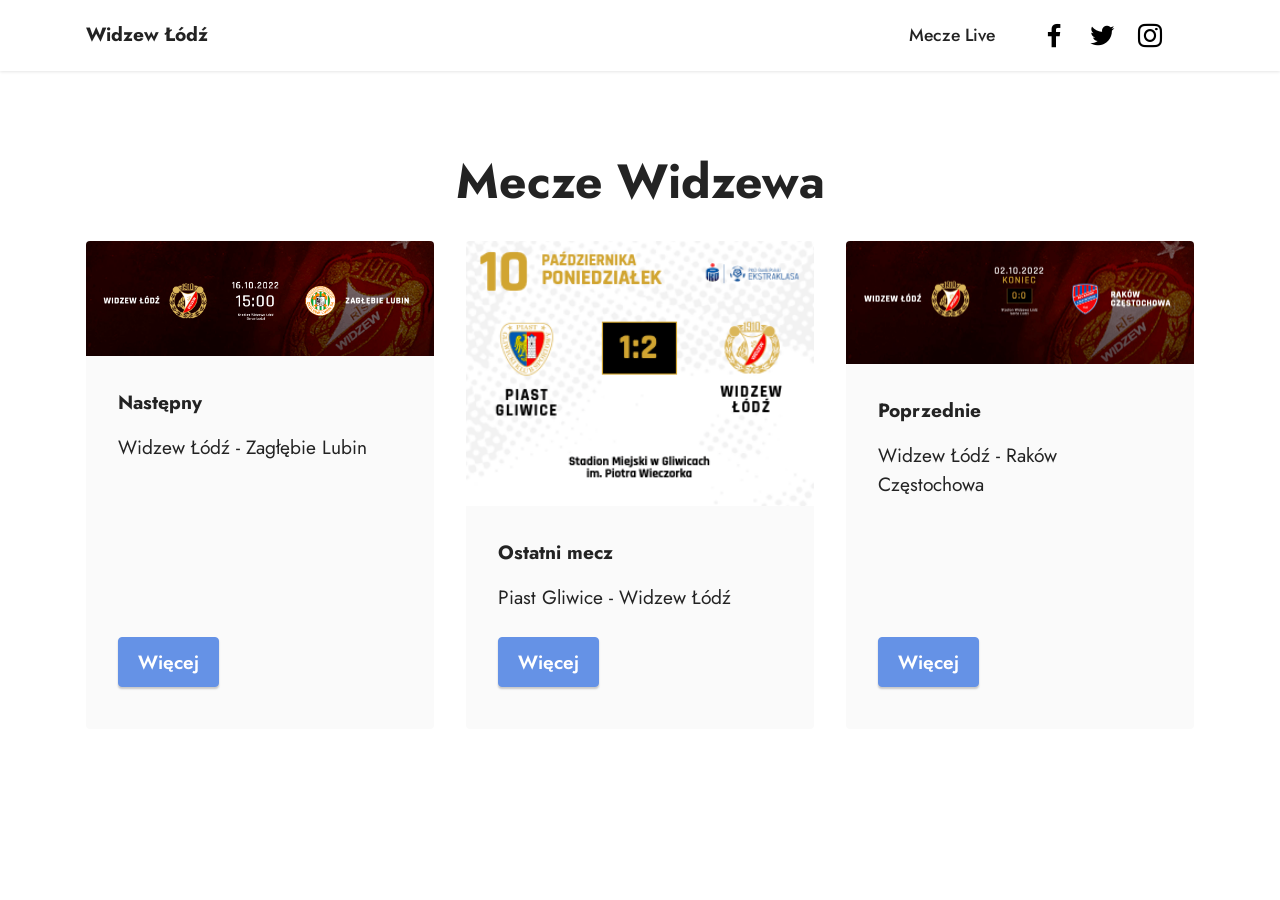
==== commit 1fec5d59: "Update index.html" ====
--- a/index.html
+++ b/index.html
@@ -119,8 +119,6 @@
             </div>
         </div>
     </div>
-</section><section class="display-7" style="padding: 0;align-items: center;justify-content: center;flex-wrap: wrap;    align-content: center;display: flex;position: relative;height: 4rem;"><a href="https://mobiri.se/2885363" style="flex: 1 1;height: 4rem;position: absolute;width: 100%;z-index: 1;"><img alt="" style="height: 4rem;" src="[data-uri]"></a><p style="margin: 0;text-align: center;" class="display-7">Made with Mobirise &#8204;</p><a style="z-index:1" href="https://mobirise.com/offline-website-builder.html">Offline Web Page Software</a></section><script src="assets/bootstrap/js/bootstrap.bundle.min.js"></script>  <script src="assets/smoothscroll/smooth-scroll.js"></script>  <script src="assets/ytplayer/index.js"></script>  <script src="assets/dropdown/js/navbar-dropdown.js"></script>  <script src="assets/theme/js/script.js"></script>  
-  
   
 </body>
-</html>+</html>
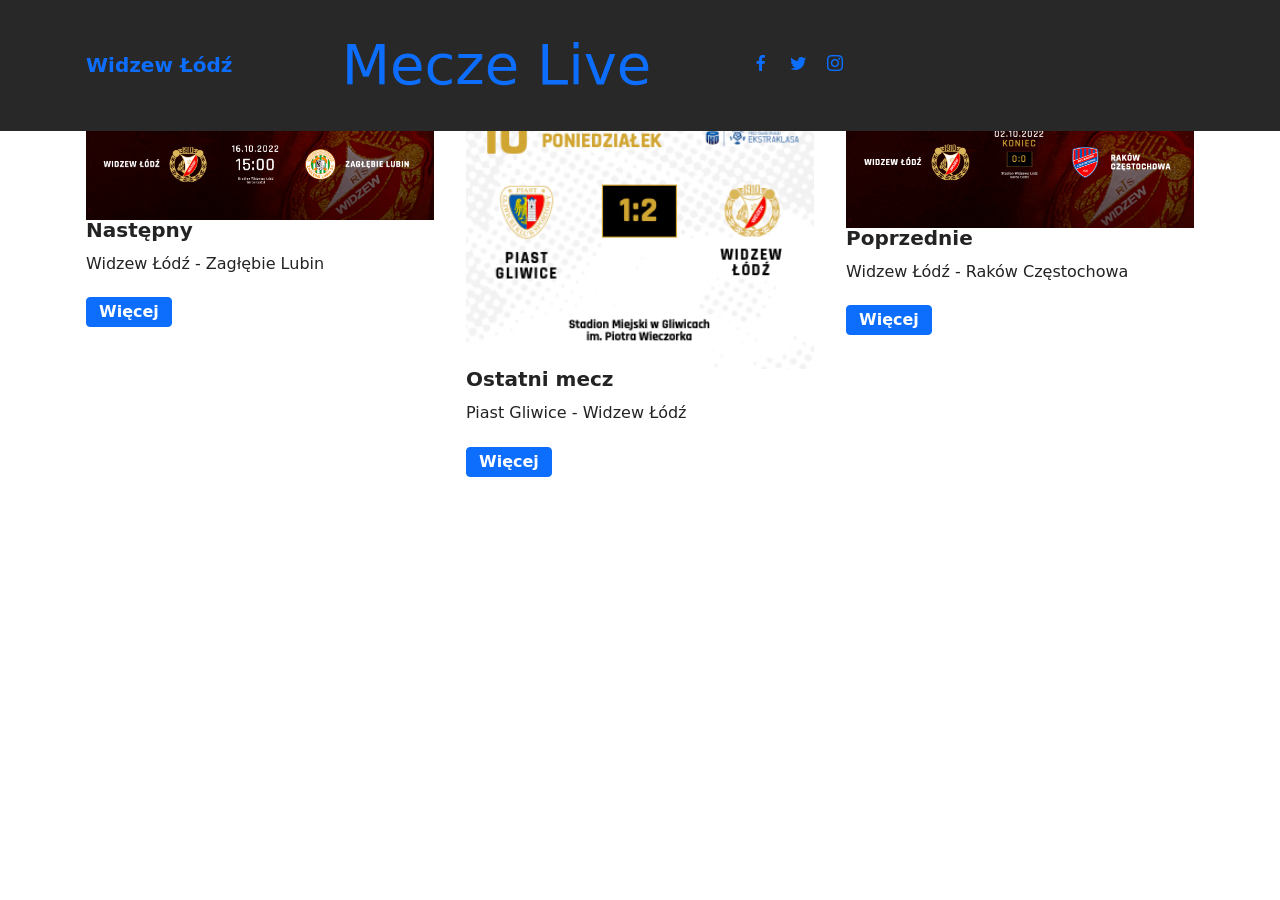
==== commit 7610a781: "Update index.html" ====
--- a/index.html
+++ b/index.html
@@ -4,7 +4,6 @@
   <!-- Site made with Mobirise Website Builder v5.6.13, https://mobirise.com -->
   <meta charset="UTF-8">
   <meta http-equiv="X-UA-Compatible" content="IE=edge">
-  <meta name="generator" content="Mobirise v5.6.13, mobirise.com">
   <meta name="twitter:card" content="summary_large_image"/>
   <meta name="twitter:image:src" content="">
   <meta property="og:image" content="">
@@ -23,8 +22,7 @@
   <link rel="stylesheet" href="assets/theme/css/style.css">
   <link rel="preload" href="https://fonts.googleapis.com/css?family=Jost:100,200,300,400,500,600,700,800,900,100i,200i,300i,400i,500i,600i,700i,800i,900i&display=swap" as="style" onload="this.onload=null;this.rel='stylesheet'">
   <noscript><link rel="stylesheet" href="https://fonts.googleapis.com/css?family=Jost:100,200,300,400,500,600,700,800,900,100i,200i,300i,400i,500i,600i,700i,800i,900i&display=swap"></noscript>
-  <link rel="preload" as="style" href="assets/mobirise/css/mbr-additional.css"><link rel="stylesheet" href="assets/mobirise/css/mbr-additional.css" type="text/css">
-  
+ 
   
   
   
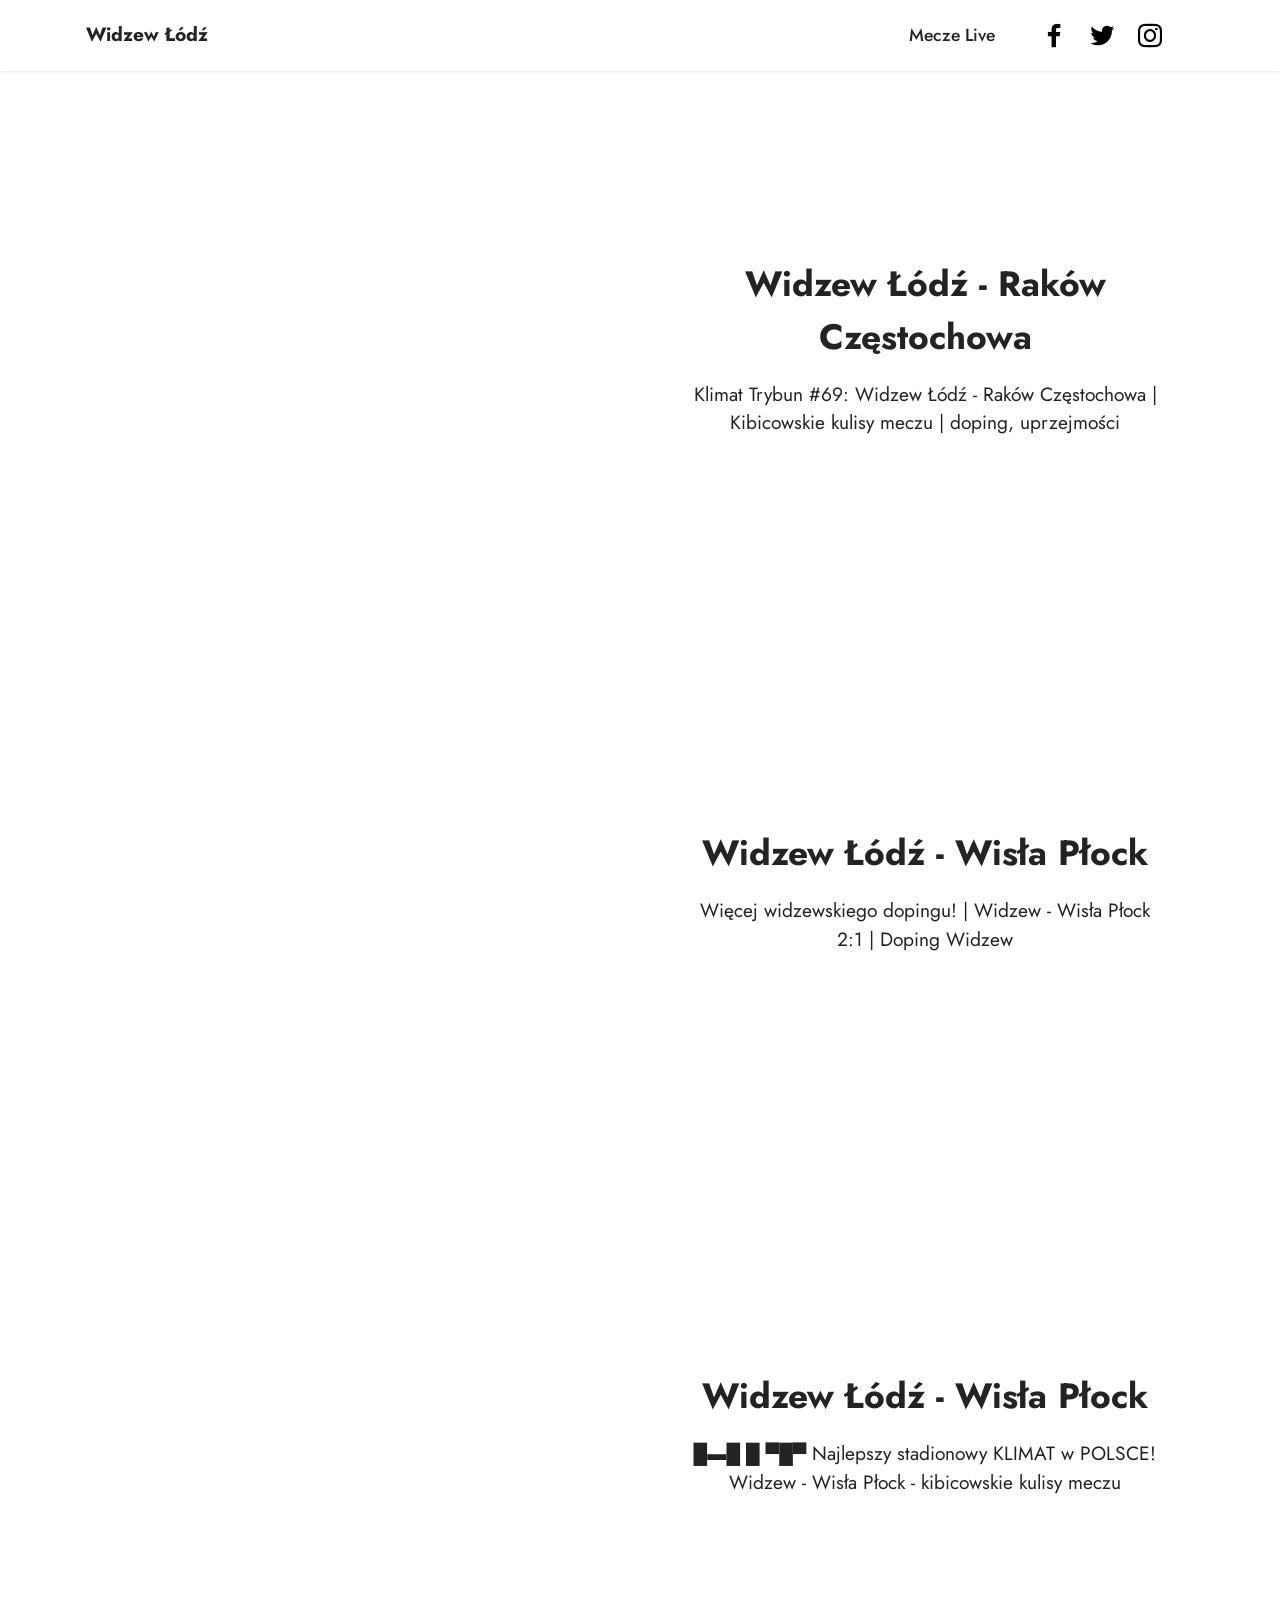
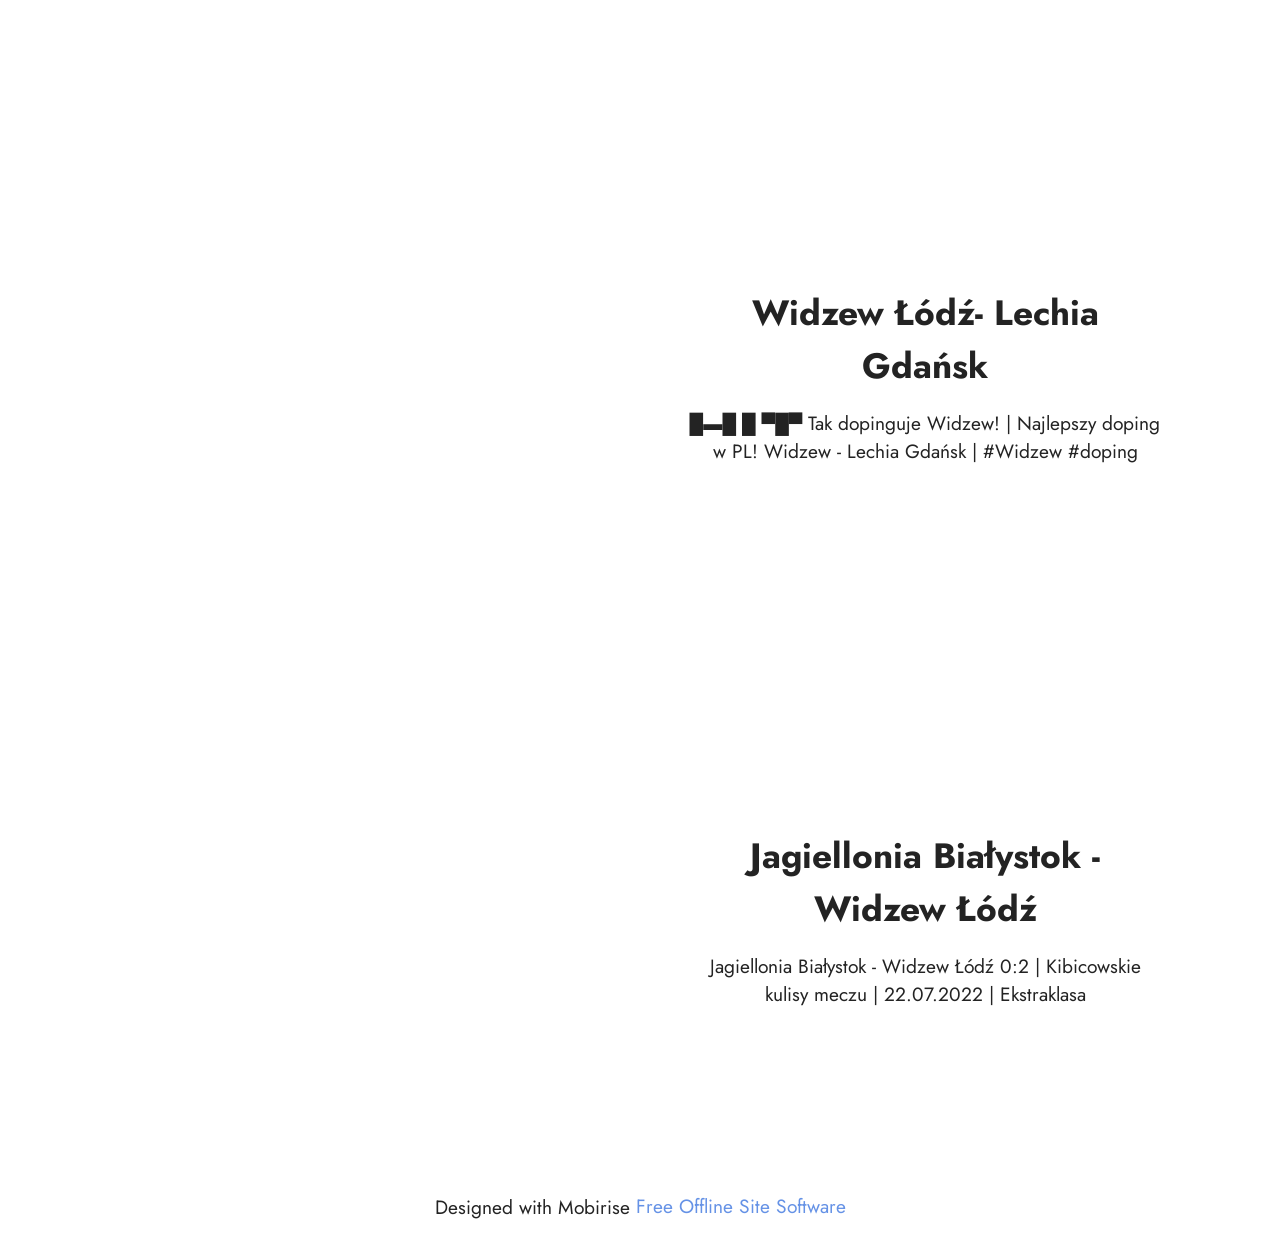
==== commit 215716c5: "Add files via upload" ====
--- a/index.html
+++ b/index.html
@@ -4,6 +4,7 @@
   <!-- Site made with Mobirise Website Builder v5.6.13, https://mobirise.com -->
   <meta charset="UTF-8">
   <meta http-equiv="X-UA-Compatible" content="IE=edge">
+  <meta name="generator" content="Mobirise v5.6.13, mobirise.com">
   <meta name="twitter:card" content="summary_large_image"/>
   <meta name="twitter:image:src" content="">
   <meta property="og:image" content="">
@@ -22,7 +23,8 @@
   <link rel="stylesheet" href="assets/theme/css/style.css">
   <link rel="preload" href="https://fonts.googleapis.com/css?family=Jost:100,200,300,400,500,600,700,800,900,100i,200i,300i,400i,500i,600i,700i,800i,900i&display=swap" as="style" onload="this.onload=null;this.rel='stylesheet'">
   <noscript><link rel="stylesheet" href="https://fonts.googleapis.com/css?family=Jost:100,200,300,400,500,600,700,800,900,100i,200i,300i,400i,500i,600i,700i,800i,900i&display=swap"></noscript>
- 
+  <link rel="preload" as="style" href="assets/mobirise/css/mbr-additional.css"><link rel="stylesheet" href="assets/mobirise/css/mbr-additional.css" type="text/css">
+  
   
   
   
@@ -46,7 +48,7 @@
                 </div>
             </button>
             <div class="collapse navbar-collapse" id="navbarSupportedContent">
-                <ul class="navbar-nav nav-dropdown nav-right" data-app-modern-menu="true"><li class="nav-item"><a class="nav-link link text-black text-primary display-4" href="/live">Mecze Live</a>
+                <ul class="navbar-nav nav-dropdown nav-right" data-app-modern-menu="true"><li class="nav-item"><a class="nav-link link text-black text-primary display-4" href="live.html">Mecze Live</a>
                     </li></ul>
                 <div class="icons-menu">
                     <a class="iconfont-wrapper" href="https://www.facebook.com/profile.php?id=100015964801219" target="_blank">
@@ -66,57 +68,124 @@
     </nav>
 </section>
 
-<section data-bs-version="5.1" class="features3 cid-tjWZP79cdv" id="features3-m">
+<section data-bs-version="5.1" class="video4 cid-tjYEk9y4uU" id="video4-p">
+    
     
     
     <div class="container">
-        <div class="mbr-section-head">
-            <h4 class="mbr-section-title mbr-fonts-style align-center mb-0 display-2">
-                <strong>Mecze Widzewa</strong></h4>
-            <h5 class="mbr-section-subtitle mbr-fonts-style align-center mb-0 mt-2 display-5"></h5>
+        <div class="title-wrapper mb-5">
+            
         </div>
-        <div class="row mt-4">
-            <div class="item features-image сol-12 col-md-6 col-lg-4 active">
-                <div class="item-wrapper">
-                    <div class="item-img">
-                        <img src="assets/images/zrzut-ekranu-2022-10-11-o-12.50.04-1125x374.png" alt="Mobirise Website Builder" data-slide-to="1" data-bs-slide-to="1">
-                    </div>
-                    <div class="item-content">
-                        <h5 class="item-title mbr-fonts-style display-7"><strong>Następny</strong></h5>
-                        
-                        <p class="mbr-text mbr-fonts-style mt-3 display-7">Widzew Łódź - Zagłębie Lubin</p>
-                    </div>
-                    <div class="mbr-section-btn item-footer mt-2"><a href="" class="btn btn-primary item-btn display-7" target="_blank">Więcej</a></div>
-                </div>
+        <div class="row align-items-center">
+            <div class="col-12 col-lg-6 video-block">
+                <div class="video-wrapper"><iframe class="mbr-embedded-video" src="https://www.youtube.com/embed/lArxVHETG58?rel=0&amp;amp;mute=1&amp;showinfo=0&amp;autoplay=0&amp;loop=0" width="1280" height="720" frameborder="0" allowfullscreen></iframe></div>
+                
             </div>
-            <div class="item features-image сol-12 col-md-6 col-lg-4">
-                <div class="item-wrapper">
-                    <div class="item-img">
-                        <img src="assets/images/zrzut-ekranu-2022-10-11-o-12.51.37-315x240.png" alt="Mobirise Website Builder" data-slide-to="2" data-bs-slide-to="2">
-                    </div>
-                    <div class="item-content">
-                        <h5 class="item-title mbr-fonts-style display-7"><strong>Ostatni mecz</strong></h5>
-                        
-                        <p class="mbr-text mbr-fonts-style mt-3 display-7">Piast Gliwice - Widzew Łódź</p>
-                    </div>
-                    <div class="mbr-section-btn item-footer mt-2"><a href="" class="btn btn-primary item-btn display-7" target="_blank">Więcej</a></div>
-                </div>
-            </div>
-            <div class="item features-image сol-12 col-md-6 col-lg-4">
-                <div class="item-wrapper">
-                    <div class="item-img">
-                        <img src="assets/images/zrzut-ekranu-2022-10-11-o-12.53.20-696x247.png" alt="Mobirise Website Builder" data-slide-to="3" data-bs-slide-to="3">
-                    </div>
-                    <div class="item-content">
-                        <h5 class="item-title mbr-fonts-style display-7"><strong>Poprzednie</strong></h5>
-                        
-                        <p class="mbr-text mbr-fonts-style mt-3 display-7">Widzew Łódź - Raków Częstochowa<br></p>
-                    </div>
-                    <div class="mbr-section-btn item-footer mt-2"><a href="" class="btn btn-primary item-btn display-7" target="_blank">Więcej</a></div>
+            <div class="col-12 col-lg">
+                <div class="text-wrapper">
+                    <h5 class="mbr-section-subtitle mbr-fonts-style mb-3 display-5">
+                        <strong>Widzew Łódź - Raków Częstochowa</strong></h5>
+                    <p class="mbr-text mbr-fonts-style display-7">
+                        Klimat Trybun #69: Widzew Łódź - Raków Częstochowa | Kibicowskie kulisy meczu | doping, uprzejmości</p>
                 </div>
             </div>
         </div>
     </div>
+</section>
+
+<section data-bs-version="5.1" class="video4 cid-tjYEke2srG" id="video4-q">
+    
+    
+    
+    <div class="container">
+        <div class="title-wrapper mb-5">
+            
+        </div>
+        <div class="row align-items-center">
+            <div class="col-12 col-lg-6 video-block">
+                <div class="video-wrapper"><iframe class="mbr-embedded-video" src="https://www.youtube.com/embed/9BDfvqqaXHY?rel=0&amp;amp;mute=1&amp;showinfo=0&amp;autoplay=0&amp;loop=0" width="1280" height="720" frameborder="0" allowfullscreen></iframe></div>
+                
+            </div>
+            <div class="col-12 col-lg">
+                <div class="text-wrapper">
+                    <h5 class="mbr-section-subtitle mbr-fonts-style mb-3 display-5"><strong>Widzew Łódź - Wisła Płock</strong></h5>
+                    <p class="mbr-text mbr-fonts-style display-7">
+                        Więcej widzewskiego dopingu! | Widzew - Wisła Płock 2:1 | Doping Widzew</p>
+                </div>
+            </div>
+        </div>
+    </div>
+</section>
+
+<section data-bs-version="5.1" class="video4 cid-tjYFRG4ePb" id="video4-r">
+    
+    
+    
+    <div class="container">
+        <div class="title-wrapper mb-5">
+            
+        </div>
+        <div class="row align-items-center">
+            <div class="col-12 col-lg-6 video-block">
+                <div class="video-wrapper"><iframe class="mbr-embedded-video" src="https://www.youtube.com/embed/BUjR2DCe5es?rel=0&amp;amp;mute=1&amp;showinfo=0&amp;autoplay=0&amp;loop=0" width="1280" height="720" frameborder="0" allowfullscreen></iframe></div>
+                
+            </div>
+            <div class="col-12 col-lg">
+                <div class="text-wrapper">
+                    <h5 class="mbr-section-subtitle mbr-fonts-style mb-3 display-5"><strong>Widzew Łódź - Wisła Płock</strong></h5>
+                    <p class="mbr-text mbr-fonts-style display-7">█▬█ █ ▀█▀ Najlepszy stadionowy KLIMAT w POLSCE! Widzew - Wisła Płock - kibicowskie kulisy meczu<br></p>
+                </div>
+            </div>
+        </div>
+    </div>
+</section>
+
+<section data-bs-version="5.1" class="video4 cid-tjYFSUBDlz" id="video4-s">
+    
+    
+    
+    <div class="container">
+        <div class="title-wrapper mb-5">
+            
+        </div>
+        <div class="row align-items-center">
+            <div class="col-12 col-lg-6 video-block">
+                <div class="video-wrapper"><iframe class="mbr-embedded-video" src="https://www.youtube.com/embed/BUYX7t1qC3M?rel=0&amp;amp;mute=1&amp;showinfo=0&amp;autoplay=0&amp;loop=0" width="1280" height="720" frameborder="0" allowfullscreen></iframe></div>
+                
+            </div>
+            <div class="col-12 col-lg">
+                <div class="text-wrapper">
+                    <h5 class="mbr-section-subtitle mbr-fonts-style mb-3 display-5"><strong>Widzew Łódź- Lechia Gdańsk</strong></h5>
+                    <p class="mbr-text mbr-fonts-style display-7">█▬█ █ ▀█▀ Tak dopinguje Widzew! | Najlepszy doping w PL! Widzew - Lechia Gdańsk | #Widzew #doping<br></p>
+                </div>
+            </div>
+        </div>
+    </div>
+</section>
+
+<section data-bs-version="5.1" class="video4 cid-tjYGRt2SWQ" id="video4-t">
+    
+    
+    
+    <div class="container">
+        <div class="title-wrapper mb-5">
+            
+        </div>
+        <div class="row align-items-center">
+            <div class="col-12 col-lg-6 video-block">
+                <div class="video-wrapper"><iframe class="mbr-embedded-video" src="https://www.youtube.com/embed/Kk3cIdyLeQA?rel=0&amp;amp;mute=1&amp;showinfo=0&amp;autoplay=0&amp;loop=0" width="1280" height="720" frameborder="0" allowfullscreen></iframe></div>
+                
+            </div>
+            <div class="col-12 col-lg">
+                <div class="text-wrapper">
+                    <h5 class="mbr-section-subtitle mbr-fonts-style mb-3 display-5"><strong>Jagiellonia Białystok - Widzew Łódź</strong></h5>
+                    <p class="mbr-text mbr-fonts-style display-7">Jagiellonia Białystok - Widzew Łódź 0:2 | Kibicowskie kulisy meczu | 22.07.2022 | Ekstraklasa<br></p>
+                </div>
+            </div>
+        </div>
+    </div>
+</section><section class="display-7" style="padding: 0;align-items: center;justify-content: center;flex-wrap: wrap;    align-content: center;display: flex;position: relative;height: 4rem;"><a href="https://mobiri.se/2885363" style="flex: 1 1;height: 4rem;position: absolute;width: 100%;z-index: 1;"><img alt="" style="height: 4rem;" src="[data-uri]"></a><p style="margin: 0;text-align: center;" class="display-7">Designed with Mobirise &#8204;</p><a style="z-index:1" href="https://mobirise.com/offline-website-builder.html">Free Offline Site Software</a></section><script src="assets/bootstrap/js/bootstrap.bundle.min.js"></script>  <script src="assets/smoothscroll/smooth-scroll.js"></script>  <script src="assets/ytplayer/index.js"></script>  <script src="assets/dropdown/js/navbar-dropdown.js"></script>  <script src="assets/playervimeo/vimeo_player.js"></script>  <script src="assets/theme/js/script.js"></script>  
+  
   
 </body>
-</html>
+</html>
--- a/assets/mobirise/css/mbr-additional.css
+++ b/assets/mobirise/css/mbr-additional.css
@@ -0,0 +1,1643 @@
+body {
+  font-family: Jost;
+}
+.display-1 {
+  font-family: 'Jost', sans-serif;
+  font-size: 4.6rem;
+  line-height: 1.1;
+}
+.display-1 > .mbr-iconfont {
+  font-size: 5.75rem;
+}
+.display-2 {
+  font-family: 'Jost', sans-serif;
+  font-size: 3rem;
+  line-height: 1.1;
+}
+.display-2 > .mbr-iconfont {
+  font-size: 3.75rem;
+}
+.display-4 {
+  font-family: 'Jost', sans-serif;
+  font-size: 1.1rem;
+  line-height: 1.5;
+}
+.display-4 > .mbr-iconfont {
+  font-size: 1.375rem;
+}
+.display-5 {
+  font-family: 'Jost', sans-serif;
+  font-size: 2.2rem;
+  line-height: 1.5;
+}
+.display-5 > .mbr-iconfont {
+  font-size: 2.75rem;
+}
+.display-7 {
+  font-family: 'Jost', sans-serif;
+  font-size: 1.2rem;
+  line-height: 1.5;
+}
+.display-7 > .mbr-iconfont {
+  font-size: 1.5rem;
+}
+/* ---- Fluid typography for mobile devices ---- */
+/* 1.4 - font scale ratio ( bootstrap == 1.42857 ) */
+/* 100vw - current viewport width */
+/* (48 - 20)  48 == 48rem == 768px, 20 == 20rem == 320px(minimal supported viewport) */
+/* 0.65 - min scale variable, may vary */
+@media (max-width: 992px) {
+  .display-1 {
+    font-size: 3.68rem;
+  }
+}
+@media (max-width: 768px) {
+  .display-1 {
+    font-size: 3.22rem;
+    font-size: calc( 2.26rem + (4.6 - 2.26) * ((100vw - 20rem) / (48 - 20)));
+    line-height: calc( 1.1 * (2.26rem + (4.6 - 2.26) * ((100vw - 20rem) / (48 - 20))));
+  }
+  .display-2 {
+    font-size: 2.4rem;
+    font-size: calc( 1.7rem + (3 - 1.7) * ((100vw - 20rem) / (48 - 20)));
+    line-height: calc( 1.3 * (1.7rem + (3 - 1.7) * ((100vw - 20rem) / (48 - 20))));
+  }
+  .display-4 {
+    font-size: 0.88rem;
+    font-size: calc( 1.0350000000000001rem + (1.1 - 1.0350000000000001) * ((100vw - 20rem) / (48 - 20)));
+    line-height: calc( 1.4 * (1.0350000000000001rem + (1.1 - 1.0350000000000001) * ((100vw - 20rem) / (48 - 20))));
+  }
+  .display-5 {
+    font-size: 1.76rem;
+    font-size: calc( 1.42rem + (2.2 - 1.42) * ((100vw - 20rem) / (48 - 20)));
+    line-height: calc( 1.4 * (1.42rem + (2.2 - 1.42) * ((100vw - 20rem) / (48 - 20))));
+  }
+  .display-7 {
+    font-size: 0.96rem;
+    font-size: calc( 1.07rem + (1.2 - 1.07) * ((100vw - 20rem) / (48 - 20)));
+    line-height: calc( 1.4 * (1.07rem + (1.2 - 1.07) * ((100vw - 20rem) / (48 - 20))));
+  }
+}
+/* Buttons */
+.btn {
+  padding: 0.6rem 1.2rem;
+  border-radius: 4px;
+}
+.btn-sm {
+  padding: 0.6rem 1.2rem;
+  border-radius: 4px;
+}
+.btn-md {
+  padding: 0.6rem 1.2rem;
+  border-radius: 4px;
+}
+.btn-lg {
+  padding: 1rem 2.6rem;
+  border-radius: 4px;
+}
+.bg-primary {
+  background-color: #6592e6 !important;
+}
+.bg-success {
+  background-color: #40b0bf !important;
+}
+.bg-info {
+  background-color: #47b5ed !important;
+}
+.bg-warning {
+  background-color: #ffe161 !important;
+}
+.bg-danger {
+  background-color: #ff9966 !important;
+}
+.btn-primary,
+.btn-primary:active {
+  background-color: #6592e6 !important;
+  border-color: #6592e6 !important;
+  color: #ffffff !important;
+  box-shadow: 0 2px 2px 0 rgba(0, 0, 0, 0.2);
+}
+.btn-primary:hover,
+.btn-primary:focus,
+.btn-primary.focus,
+.btn-primary.active {
+  color: #ffffff !important;
+  background-color: #2260d2 !important;
+  border-color: #2260d2 !important;
+  box-shadow: 0 2px 5px 0 rgba(0, 0, 0, 0.2);
+}
+.btn-primary.disabled,
+.btn-primary:disabled {
+  color: #ffffff !important;
+  background-color: #2260d2 !important;
+  border-color: #2260d2 !important;
+}
+.btn-secondary,
+.btn-secondary:active {
+  background-color: #ff6666 !important;
+  border-color: #ff6666 !important;
+  color: #ffffff !important;
+  box-shadow: 0 2px 2px 0 rgba(0, 0, 0, 0.2);
+}
+.btn-secondary:hover,
+.btn-secondary:focus,
+.btn-secondary.focus,
+.btn-secondary.active {
+  color: #ffffff !important;
+  background-color: #ff0f0f !important;
+  border-color: #ff0f0f !important;
+  box-shadow: 0 2px 5px 0 rgba(0, 0, 0, 0.2);
+}
+.btn-secondary.disabled,
+.btn-secondary:disabled {
+  color: #ffffff !important;
+  background-color: #ff0f0f !important;
+  border-color: #ff0f0f !important;
+}
+.btn-info,
+.btn-info:active {
+  background-color: #47b5ed !important;
+  border-color: #47b5ed !important;
+  color: #ffffff !important;
+  box-shadow: 0 2px 2px 0 rgba(0, 0, 0, 0.2);
+}
+.btn-info:hover,
+.btn-info:focus,
+.btn-info.focus,
+.btn-info.active {
+  color: #ffffff !important;
+  background-color: #148cca !important;
+  border-color: #148cca !important;
+  box-shadow: 0 2px 5px 0 rgba(0, 0, 0, 0.2);
+}
+.btn-info.disabled,
+.btn-info:disabled {
+  color: #ffffff !important;
+  background-color: #148cca !important;
+  border-color: #148cca !important;
+}
+.btn-success,
+.btn-success:active {
+  background-color: #40b0bf !important;
+  border-color: #40b0bf !important;
+  color: #ffffff !important;
+  box-shadow: 0 2px 2px 0 rgba(0, 0, 0, 0.2);
+}
+.btn-success:hover,
+.btn-success:focus,
+.btn-success.focus,
+.btn-success.active {
+  color: #ffffff !important;
+  background-color: #2a747e !important;
+  border-color: #2a747e !important;
+  box-shadow: 0 2px 5px 0 rgba(0, 0, 0, 0.2);
+}
+.btn-success.disabled,
+.btn-success:disabled {
+  color: #ffffff !important;
+  background-color: #2a747e !important;
+  border-color: #2a747e !important;
+}
+.btn-warning,
+.btn-warning:active {
+  background-color: #ffe161 !important;
+  border-color: #ffe161 !important;
+  color: #614f00 !important;
+  box-shadow: 0 2px 2px 0 rgba(0, 0, 0, 0.2);
+}
+.btn-warning:hover,
+.btn-warning:focus,
+.btn-warning.focus,
+.btn-warning.active {
+  color: #0a0800 !important;
+  background-color: #ffd10a !important;
+  border-color: #ffd10a !important;
+  box-shadow: 0 2px 5px 0 rgba(0, 0, 0, 0.2);
+}
+.btn-warning.disabled,
+.btn-warning:disabled {
+  color: #614f00 !important;
+  background-color: #ffd10a !important;
+  border-color: #ffd10a !important;
+}
+.btn-danger,
+.btn-danger:active {
+  background-color: #ff9966 !important;
+  border-color: #ff9966 !important;
+  color: #ffffff !important;
+  box-shadow: 0 2px 2px 0 rgba(0, 0, 0, 0.2);
+}
+.btn-danger:hover,
+.btn-danger:focus,
+.btn-danger.focus,
+.btn-danger.active {
+  color: #ffffff !important;
+  background-color: #ff5f0f !important;
+  border-color: #ff5f0f !important;
+  box-shadow: 0 2px 5px 0 rgba(0, 0, 0, 0.2);
+}
+.btn-danger.disabled,
+.btn-danger:disabled {
+  color: #ffffff !important;
+  background-color: #ff5f0f !important;
+  border-color: #ff5f0f !important;
+}
+.btn-white,
+.btn-white:active {
+  background-color: #fafafa !important;
+  border-color: #fafafa !important;
+  color: #7a7a7a !important;
+  box-shadow: 0 2px 2px 0 rgba(0, 0, 0, 0.2);
+}
+.btn-white:hover,
+.btn-white:focus,
+.btn-white.focus,
+.btn-white.active {
+  color: #4f4f4f !important;
+  background-color: #cfcfcf !important;
+  border-color: #cfcfcf !important;
+  box-shadow: 0 2px 5px 0 rgba(0, 0, 0, 0.2);
+}
+.btn-white.disabled,
+.btn-white:disabled {
+  color: #7a7a7a !important;
+  background-color: #cfcfcf !important;
+  border-color: #cfcfcf !important;
+}
+.btn-black,
+.btn-black:active {
+  background-color: #232323 !important;
+  border-color: #232323 !important;
+  color: #ffffff !important;
+  box-shadow: 0 2px 2px 0 rgba(0, 0, 0, 0.2);
+}
+.btn-black:hover,
+.btn-black:focus,
+.btn-black.focus,
+.btn-black.active {
+  color: #ffffff !important;
+  background-color: #000000 !important;
+  border-color: #000000 !important;
+  box-shadow: 0 2px 5px 0 rgba(0, 0, 0, 0.2);
+}
+.btn-black.disabled,
+.btn-black:disabled {
+  color: #ffffff !important;
+  background-color: #000000 !important;
+  border-color: #000000 !important;
+}
+.btn-primary-outline,
+.btn-primary-outline:active {
+  background-color: transparent !important;
+  border-color: transparent;
+  color: #6592e6;
+}
+.btn-primary-outline:hover,
+.btn-primary-outline:focus,
+.btn-primary-outline.focus,
+.btn-primary-outline.active {
+  color: #2260d2 !important;
+  background-color: transparent!important;
+  border-color: transparent!important;
+  box-shadow: none!important;
+}
+.btn-primary-outline.disabled,
+.btn-primary-outline:disabled {
+  color: #ffffff !important;
+  background-color: #6592e6 !important;
+  border-color: #6592e6 !important;
+}
+.btn-secondary-outline,
+.btn-secondary-outline:active {
+  background-color: transparent !important;
+  border-color: transparent;
+  color: #ff6666;
+}
+.btn-secondary-outline:hover,
+.btn-secondary-outline:focus,
+.btn-secondary-outline.focus,
+.btn-secondary-outline.active {
+  color: #ff0f0f !important;
+  background-color: transparent!important;
+  border-color: transparent!important;
+  box-shadow: none!important;
+}
+.btn-secondary-outline.disabled,
+.btn-secondary-outline:disabled {
+  color: #ffffff !important;
+  background-color: #ff6666 !important;
+  border-color: #ff6666 !important;
+}
+.btn-info-outline,
+.btn-info-outline:active {
+  background-color: transparent !important;
+  border-color: transparent;
+  color: #47b5ed;
+}
+.btn-info-outline:hover,
+.btn-info-outline:focus,
+.btn-info-outline.focus,
+.btn-info-outline.active {
+  color: #148cca !important;
+  background-color: transparent!important;
+  border-color: transparent!important;
+  box-shadow: none!important;
+}
+.btn-info-outline.disabled,
+.btn-info-outline:disabled {
+  color: #ffffff !important;
+  background-color: #47b5ed !important;
+  border-color: #47b5ed !important;
+}
+.btn-success-outline,
+.btn-success-outline:active {
+  background-color: transparent !important;
+  border-color: transparent;
+  color: #40b0bf;
+}
+.btn-success-outline:hover,
+.btn-success-outline:focus,
+.btn-success-outline.focus,
+.btn-success-outline.active {
+  color: #2a747e !important;
+  background-color: transparent!important;
+  border-color: transparent!important;
+  box-shadow: none!important;
+}
+.btn-success-outline.disabled,
+.btn-success-outline:disabled {
+  color: #ffffff !important;
+  background-color: #40b0bf !important;
+  border-color: #40b0bf !important;
+}
+.btn-warning-outline,
+.btn-warning-outline:active {
+  background-color: transparent !important;
+  border-color: transparent;
+  color: #ffe161;
+}
+.btn-warning-outline:hover,
+.btn-warning-outline:focus,
+.btn-warning-outline.focus,
+.btn-warning-outline.active {
+  color: #ffd10a !important;
+  background-color: transparent!important;
+  border-color: transparent!important;
+  box-shadow: none!important;
+}
+.btn-warning-outline.disabled,
+.btn-warning-outline:disabled {
+  color: #614f00 !important;
+  background-color: #ffe161 !important;
+  border-color: #ffe161 !important;
+}
+.btn-danger-outline,
+.btn-danger-outline:active {
+  background-color: transparent !important;
+  border-color: transparent;
+  color: #ff9966;
+}
+.btn-danger-outline:hover,
+.btn-danger-outline:focus,
+.btn-danger-outline.focus,
+.btn-danger-outline.active {
+  color: #ff5f0f !important;
+  background-color: transparent!important;
+  border-color: transparent!important;
+  box-shadow: none!important;
+}
+.btn-danger-outline.disabled,
+.btn-danger-outline:disabled {
+  color: #ffffff !important;
+  background-color: #ff9966 !important;
+  border-color: #ff9966 !important;
+}
+.btn-black-outline,
+.btn-black-outline:active {
+  background-color: transparent !important;
+  border-color: transparent;
+  color: #232323;
+}
+.btn-black-outline:hover,
+.btn-black-outline:focus,
+.btn-black-outline.focus,
+.btn-black-outline.active {
+  color: #000000 !important;
+  background-color: transparent!important;
+  border-color: transparent!important;
+  box-shadow: none!important;
+}
+.btn-black-outline.disabled,
+.btn-black-outline:disabled {
+  color: #ffffff !important;
+  background-color: #232323 !important;
+  border-color: #232323 !important;
+}
+.btn-white-outline,
+.btn-white-outline:active {
+  background-color: transparent !important;
+  border-color: transparent;
+  color: #fafafa;
+}
+.btn-white-outline:hover,
+.btn-white-outline:focus,
+.btn-white-outline.focus,
+.btn-white-outline.active {
+  color: #cfcfcf !important;
+  background-color: transparent!important;
+  border-color: transparent!important;
+  box-shadow: none!important;
+}
+.btn-white-outline.disabled,
+.btn-white-outline:disabled {
+  color: #7a7a7a !important;
+  background-color: #fafafa !important;
+  border-color: #fafafa !important;
+}
+.text-primary {
+  color: #6592e6 !important;
+}
+.text-secondary {
+  color: #ff6666 !important;
+}
+.text-success {
+  color: #40b0bf !important;
+}
+.text-info {
+  color: #47b5ed !important;
+}
+.text-warning {
+  color: #ffe161 !important;
+}
+.text-danger {
+  color: #ff9966 !important;
+}
+.text-white {
+  color: #fafafa !important;
+}
+.text-black {
+  color: #232323 !important;
+}
+a.text-primary:hover,
+a.text-primary:focus,
+a.text-primary.active {
+  color: #205ac5 !important;
+}
+a.text-secondary:hover,
+a.text-secondary:focus,
+a.text-secondary.active {
+  color: #ff0000 !important;
+}
+a.text-success:hover,
+a.text-success:focus,
+a.text-success.active {
+  color: #266a73 !important;
+}
+a.text-info:hover,
+a.text-info:focus,
+a.text-info.active {
+  color: #1283bc !important;
+}
+a.text-warning:hover,
+a.text-warning:focus,
+a.text-warning.active {
+  color: #facb00 !important;
+}
+a.text-danger:hover,
+a.text-danger:focus,
+a.text-danger.active {
+  color: #ff5500 !important;
+}
+a.text-white:hover,
+a.text-white:focus,
+a.text-white.active {
+  color: #c7c7c7 !important;
+}
+a.text-black:hover,
+a.text-black:focus,
+a.text-black.active {
+  color: #000000 !important;
+}
+a[class*="text-"]:not(.nav-link):not(.dropdown-item):not([role]):not(.navbar-caption) {
+  position: relative;
+  background-image: transparent;
+  background-size: 10000px 2px;
+  background-repeat: no-repeat;
+  background-position: 0px 1.2em;
+  background-position: -10000px 1.2em;
+}
+a[class*="text-"]:not(.nav-link):not(.dropdown-item):not([role]):not(.navbar-caption):hover {
+  transition: background-position 2s ease-in-out;
+  background-image: linear-gradient(currentColor 50%, currentColor 50%);
+  background-position: 0px 1.2em;
+}
+.nav-tabs .nav-link.active {
+  color: #6592e6;
+}
+.nav-tabs .nav-link:not(.active) {
+  color: #232323;
+}
+.alert-success {
+  background-color: #70c770;
+}
+.alert-info {
+  background-color: #47b5ed;
+}
+.alert-warning {
+  background-color: #ffe161;
+}
+.alert-danger {
+  background-color: #ff9966;
+}
+.mbr-gallery-filter li.active .btn {
+  background-color: #6592e6;
+  border-color: #6592e6;
+  color: #ffffff;
+}
+.mbr-gallery-filter li.active .btn:focus {
+  box-shadow: none;
+}
+a,
+a:hover {
+  color: #6592e6;
+}
+.mbr-plan-header.bg-primary .mbr-plan-subtitle,
+.mbr-plan-header.bg-primary .mbr-plan-price-desc {
+  color: #ffffff;
+}
+.mbr-plan-header.bg-success .mbr-plan-subtitle,
+.mbr-plan-header.bg-success .mbr-plan-price-desc {
+  color: #a0d8df;
+}
+.mbr-plan-header.bg-info .mbr-plan-subtitle,
+.mbr-plan-header.bg-info .mbr-plan-price-desc {
+  color: #ffffff;
+}
+.mbr-plan-header.bg-warning .mbr-plan-subtitle,
+.mbr-plan-header.bg-warning .mbr-plan-price-desc {
+  color: #ffffff;
+}
+.mbr-plan-header.bg-danger .mbr-plan-subtitle,
+.mbr-plan-header.bg-danger .mbr-plan-price-desc {
+  color: #ffffff;
+}
+/* Scroll to top button*/
+.scrollToTop_wraper {
+  display: none;
+}
+.form-control {
+  font-family: 'Jost', sans-serif;
+  font-size: 1.1rem;
+  line-height: 1.5;
+  font-weight: 400;
+}
+.form-control > .mbr-iconfont {
+  font-size: 1.375rem;
+}
+.form-control:hover,
+.form-control:focus {
+  box-shadow: rgba(0, 0, 0, 0.07) 0px 1px 1px 0px, rgba(0, 0, 0, 0.07) 0px 1px 3px 0px, rgba(0, 0, 0, 0.03) 0px 0px 0px 1px;
+  border-color: #6592e6 !important;
+}
+.form-control:-webkit-input-placeholder {
+  font-family: 'Jost', sans-serif;
+  font-size: 1.1rem;
+  line-height: 1.5;
+  font-weight: 400;
+}
+.form-control:-webkit-input-placeholder > .mbr-iconfont {
+  font-size: 1.375rem;
+}
+blockquote {
+  border-color: #6592e6;
+}
+/* Forms */
+.jq-selectbox li:hover,
+.jq-selectbox li.selected {
+  background-color: #6592e6;
+  color: #ffffff;
+}
+.jq-number__spin {
+  transition: 0.25s ease;
+}
+.jq-number__spin:hover {
+  border-color: #6592e6;
+}
+.jq-selectbox .jq-selectbox__trigger-arrow,
+.jq-number__spin.minus:after,
+.jq-number__spin.plus:after {
+  transition: 0.4s;
+  border-top-color: #353535;
+  border-bottom-color: #353535;
+}
+.jq-selectbox:hover .jq-selectbox__trigger-arrow,
+.jq-number__spin.minus:hover:after,
+.jq-number__spin.plus:hover:after {
+  border-top-color: #6592e6;
+  border-bottom-color: #6592e6;
+}
+.xdsoft_datetimepicker .xdsoft_calendar td.xdsoft_default,
+.xdsoft_datetimepicker .xdsoft_calendar td.xdsoft_current,
+.xdsoft_datetimepicker .xdsoft_timepicker .xdsoft_time_box > div > div.xdsoft_current {
+  color: #ffffff !important;
+  background-color: #6592e6 !important;
+  box-shadow: none !important;
+}
+.xdsoft_datetimepicker .xdsoft_calendar td:hover,
+.xdsoft_datetimepicker .xdsoft_timepicker .xdsoft_time_box > div > div:hover {
+  color: #000000 !important;
+  background: #ff6666 !important;
+  box-shadow: none !important;
+}
+.lazy-bg {
+  background-image: none !important;
+}
+.lazy-placeholder:not(section),
+.lazy-none {
+  display: block;
+  position: relative;
+  padding-bottom: 56.25%;
+  width: 100%;
+  height: auto;
+}
+iframe.lazy-placeholder,
+.lazy-placeholder:after {
+  content: '';
+  position: absolute;
+  width: 200px;
+  height: 200px;
+  background: transparent no-repeat center;
+  background-size: contain;
+  top: 50%;
+  left: 50%;
+  transform: translateX(-50%) translateY(-50%);
+  background-image: url("data:image/svg+xml;charset=UTF-8,%3csvg width='32' height='32' viewBox='0 0 64 64' xmlns='http://www.w3.org/2000/svg' stroke='%236592e6' %3e%3cg fill='none' fill-rule='evenodd'%3e%3cg transform='translate(16 16)' stroke-width='2'%3e%3ccircle stroke-opacity='.5' cx='16' cy='16' r='16'/%3e%3cpath d='M32 16c0-9.94-8.06-16-16-16'%3e%3canimateTransform attributeName='transform' type='rotate' from='0 16 16' to='360 16 16' dur='1s' repeatCount='indefinite'/%3e%3c/path%3e%3c/g%3e%3c/g%3e%3c/svg%3e");
+}
+section.lazy-placeholder:after {
+  opacity: 0.5;
+}
+body {
+  overflow-x: hidden;
+}
+a {
+  transition: color 0.6s;
+}
+.cid-tjWYnVTqto {
+  z-index: 1000;
+  width: 100%;
+  position: relative;
+  min-height: 60px;
+}
+.cid-tjWYnVTqto nav.navbar {
+  position: fixed;
+}
+.cid-tjWYnVTqto .dropdown-item:before {
+  font-family: Moririse2 !important;
+  content: "\e966";
+  display: inline-block;
+  width: 0;
+  position: absolute;
+  left: 1rem;
+  top: 0.5rem;
+  margin-right: 0.5rem;
+  line-height: 1;
+  font-size: inherit;
+  vertical-align: middle;
+  text-align: center;
+  overflow: hidden;
+  transform: scale(0, 1);
+  transition: all 0.25s ease-in-out;
+}
+.cid-tjWYnVTqto .dropdown-menu {
+  padding: 0;
+  border-radius: 4px;
+  box-shadow: 0 1px 3px 0 rgba(0, 0, 0, 0.1);
+}
+.cid-tjWYnVTqto .dropdown-item {
+  border-bottom: 1px solid #e6e6e6;
+}
+.cid-tjWYnVTqto .dropdown-item:hover,
+.cid-tjWYnVTqto .dropdown-item:focus {
+  background: #6592e6 !important;
+  color: white !important;
+}
+.cid-tjWYnVTqto .dropdown-item:hover span {
+  color: white;
+}
+.cid-tjWYnVTqto .dropdown-item:first-child {
+  border-top-left-radius: 4px;
+  border-top-right-radius: 4px;
+}
+.cid-tjWYnVTqto .dropdown-item:last-child {
+  border-bottom: none;
+  border-bottom-left-radius: 4px;
+  border-bottom-right-radius: 4px;
+}
+.cid-tjWYnVTqto .nav-dropdown .link {
+  padding: 0 0.3em !important;
+  margin: 0.667em 1em !important;
+}
+.cid-tjWYnVTqto .nav-dropdown .link.dropdown-toggle::after {
+  margin-left: 0.5rem;
+  margin-top: 0.2rem;
+}
+.cid-tjWYnVTqto .nav-link {
+  position: relative;
+}
+.cid-tjWYnVTqto .container {
+  display: flex;
+  margin: auto;
+}
+@media (min-width: 992px) {
+  .cid-tjWYnVTqto .container {
+    flex-wrap: nowrap;
+  }
+}
+.cid-tjWYnVTqto .iconfont-wrapper {
+  color: #000000 !important;
+  font-size: 1.5rem;
+  padding-right: 0.5rem;
+}
+.cid-tjWYnVTqto .dropdown-menu,
+.cid-tjWYnVTqto .navbar.opened {
+  background: #ffffff !important;
+}
+.cid-tjWYnVTqto .nav-item:focus,
+.cid-tjWYnVTqto .nav-link:focus {
+  outline: none;
+}
+.cid-tjWYnVTqto .dropdown .dropdown-menu .dropdown-item {
+  width: auto;
+  transition: all 0.25s ease-in-out;
+}
+.cid-tjWYnVTqto .dropdown .dropdown-menu .dropdown-item::after {
+  right: 0.5rem;
+}
+.cid-tjWYnVTqto .dropdown .dropdown-menu .dropdown-item .mbr-iconfont {
+  margin-right: 0.5rem;
+  vertical-align: sub;
+}
+.cid-tjWYnVTqto .dropdown .dropdown-menu .dropdown-item .mbr-iconfont:before {
+  display: inline-block;
+  transform: scale(1, 1);
+  transition: all 0.25s ease-in-out;
+}
+.cid-tjWYnVTqto .collapsed .dropdown-menu .dropdown-item:before {
+  display: none;
+}
+.cid-tjWYnVTqto .collapsed .dropdown .dropdown-menu .dropdown-item {
+  padding: 0.235em 1.5em 0.235em 1.5em !important;
+  transition: none;
+  margin: 0 !important;
+}
+.cid-tjWYnVTqto .navbar {
+  min-height: 70px;
+  transition: all 0.3s;
+  border-bottom: 1px solid transparent;
+  box-shadow: 0 1px 3px 0 rgba(0, 0, 0, 0.1);
+  background: #ffffff;
+}
+.cid-tjWYnVTqto .navbar.opened {
+  transition: all 0.3s;
+}
+.cid-tjWYnVTqto .navbar .dropdown-item {
+  padding: 0.5rem 1.8rem;
+}
+.cid-tjWYnVTqto .navbar .navbar-logo img {
+  width: auto;
+}
+.cid-tjWYnVTqto .navbar .navbar-collapse {
+  justify-content: flex-end;
+  z-index: 1;
+}
+.cid-tjWYnVTqto .navbar.collapsed {
+  justify-content: center;
+}
+.cid-tjWYnVTqto .navbar.collapsed .nav-item .nav-link::before {
+  display: none;
+}
+.cid-tjWYnVTqto .navbar.collapsed.opened .dropdown-menu {
+  top: 0;
+}
+.cid-tjWYnVTqto .navbar.collapsed .dropdown-menu .dropdown-submenu {
+  left: 0 !important;
+}
+.cid-tjWYnVTqto .navbar.collapsed .dropdown-menu .dropdown-item:after {
+  right: auto;
+}
+.cid-tjWYnVTqto .navbar.collapsed .dropdown-menu .dropdown-toggle[data-toggle="dropdown-submenu"]:after {
+  margin-left: 0.5rem;
+  margin-top: 0.2rem;
+  border-top: 0.35em solid;
+  border-right: 0.35em solid transparent;
+  border-left: 0.35em solid transparent;
+  border-bottom: 0;
+  top: 41%;
+}
+.cid-tjWYnVTqto .navbar.collapsed ul.navbar-nav li {
+  margin: auto;
+}
+.cid-tjWYnVTqto .navbar.collapsed .dropdown-menu .dropdown-item {
+  padding: 0.25rem 1.5rem;
+  text-align: center;
+}
+.cid-tjWYnVTqto .navbar.collapsed .icons-menu {
+  padding-left: 0;
+  padding-right: 0;
+  padding-top: 0.5rem;
+  padding-bottom: 0.5rem;
+}
+@media (max-width: 991px) {
+  .cid-tjWYnVTqto .navbar .nav-item .nav-link::before {
+    display: none;
+  }
+  .cid-tjWYnVTqto .navbar.opened .dropdown-menu {
+    top: 0;
+  }
+  .cid-tjWYnVTqto .navbar .dropdown-menu .dropdown-submenu {
+    left: 0 !important;
+  }
+  .cid-tjWYnVTqto .navbar .dropdown-menu .dropdown-item:after {
+    right: auto;
+  }
+  .cid-tjWYnVTqto .navbar .dropdown-menu .dropdown-toggle[data-toggle="dropdown-submenu"]:after {
+    margin-left: 0.5rem;
+    margin-top: 0.2rem;
+    border-top: 0.35em solid;
+    border-right: 0.35em solid transparent;
+    border-left: 0.35em solid transparent;
+    border-bottom: 0;
+    top: 40%;
+  }
+  .cid-tjWYnVTqto .navbar .navbar-logo img {
+    height: 3rem !important;
+  }
+  .cid-tjWYnVTqto .navbar ul.navbar-nav li {
+    margin: auto;
+  }
+  .cid-tjWYnVTqto .navbar .dropdown-menu .dropdown-item {
+    padding: 0.25rem 1.5rem !important;
+    text-align: center;
+  }
+  .cid-tjWYnVTqto .navbar .navbar-brand {
+    flex-shrink: initial;
+    flex-basis: auto;
+    word-break: break-word;
+    padding-right: 2rem;
+  }
+  .cid-tjWYnVTqto .navbar .navbar-toggler {
+    flex-basis: auto;
+  }
+  .cid-tjWYnVTqto .navbar .icons-menu {
+    padding-left: 0;
+    padding-top: 0.5rem;
+    padding-bottom: 0.5rem;
+  }
+}
+@media (max-width: 991px) and (max-width: 767px) {
+  .cid-tjWYnVTqto .navbar .navbar-brand {
+    width: calc(100% - 31px);
+  }
+}
+.cid-tjWYnVTqto .navbar.navbar-short {
+  min-height: 60px;
+}
+.cid-tjWYnVTqto .navbar.navbar-short .navbar-logo img {
+  height: 2.5rem !important;
+}
+.cid-tjWYnVTqto .navbar.navbar-short .navbar-brand {
+  min-height: 60px;
+  padding: 0;
+}
+.cid-tjWYnVTqto .navbar-brand {
+  min-height: 70px;
+  flex-shrink: 0;
+  align-items: center;
+  margin-right: 0;
+  padding: 10px 0;
+  transition: all 0.3s;
+  word-break: break-word;
+  z-index: 1;
+}
+.cid-tjWYnVTqto .navbar-brand .navbar-caption {
+  line-height: inherit !important;
+}
+.cid-tjWYnVTqto .navbar-brand .navbar-logo a {
+  outline: none;
+}
+.cid-tjWYnVTqto .dropdown-item.active,
+.cid-tjWYnVTqto .dropdown-item:active {
+  background-color: transparent;
+}
+.cid-tjWYnVTqto .navbar-expand-lg .navbar-nav .nav-link {
+  padding: 0;
+}
+.cid-tjWYnVTqto .nav-dropdown .link.dropdown-toggle {
+  margin-right: 1.667em;
+}
+.cid-tjWYnVTqto .nav-dropdown .link.dropdown-toggle[aria-expanded="true"] {
+  margin-right: 0;
+  padding: 0.667em 1.667em;
+}
+.cid-tjWYnVTqto .navbar.navbar-expand-lg .dropdown .dropdown-menu {
+  background: #ffffff;
+}
+.cid-tjWYnVTqto .navbar.navbar-expand-lg .dropdown .dropdown-menu .dropdown-submenu {
+  margin: 0;
+  left: 100%;
+}
+.cid-tjWYnVTqto .navbar .dropdown.open > .dropdown-menu {
+  display: block;
+}
+.cid-tjWYnVTqto ul.navbar-nav {
+  flex-wrap: wrap;
+}
+.cid-tjWYnVTqto .navbar-buttons {
+  text-align: center;
+  min-width: 170px;
+}
+.cid-tjWYnVTqto button.navbar-toggler {
+  outline: none;
+  width: 31px;
+  height: 20px;
+  cursor: pointer;
+  transition: all 0.2s;
+  position: relative;
+  align-self: center;
+}
+.cid-tjWYnVTqto button.navbar-toggler .hamburger span {
+  position: absolute;
+  right: 0;
+  width: 30px;
+  height: 2px;
+  border-right: 5px;
+  background-color: #000000;
+}
+.cid-tjWYnVTqto button.navbar-toggler .hamburger span:nth-child(1) {
+  top: 0;
+  transition: all 0.2s;
+}
+.cid-tjWYnVTqto button.navbar-toggler .hamburger span:nth-child(2) {
+  top: 8px;
+  transition: all 0.15s;
+}
+.cid-tjWYnVTqto button.navbar-toggler .hamburger span:nth-child(3) {
+  top: 8px;
+  transition: all 0.15s;
+}
+.cid-tjWYnVTqto button.navbar-toggler .hamburger span:nth-child(4) {
+  top: 16px;
+  transition: all 0.2s;
+}
+.cid-tjWYnVTqto nav.opened .hamburger span:nth-child(1) {
+  top: 8px;
+  width: 0;
+  opacity: 0;
+  right: 50%;
+  transition: all 0.2s;
+}
+.cid-tjWYnVTqto nav.opened .hamburger span:nth-child(2) {
+  transform: rotate(45deg);
+  transition: all 0.25s;
+}
+.cid-tjWYnVTqto nav.opened .hamburger span:nth-child(3) {
+  transform: rotate(-45deg);
+  transition: all 0.25s;
+}
+.cid-tjWYnVTqto nav.opened .hamburger span:nth-child(4) {
+  top: 8px;
+  width: 0;
+  opacity: 0;
+  right: 50%;
+  transition: all 0.2s;
+}
+.cid-tjWYnVTqto .navbar-dropdown {
+  padding: 0 1rem;
+  position: fixed;
+}
+.cid-tjWYnVTqto a.nav-link {
+  display: flex;
+  align-items: center;
+  justify-content: center;
+}
+.cid-tjWYnVTqto .icons-menu {
+  flex-wrap: nowrap;
+  display: flex;
+  justify-content: center;
+  padding-left: 1rem;
+  padding-right: 1rem;
+  padding-top: 0.3rem;
+  text-align: center;
+}
+@media screen and (-ms-high-contrast: active), (-ms-high-contrast: none) {
+  .cid-tjWYnVTqto .navbar {
+    height: 70px;
+  }
+  .cid-tjWYnVTqto .navbar.opened {
+    height: auto;
+  }
+  .cid-tjWYnVTqto .nav-item .nav-link:hover::before {
+    width: 175%;
+    max-width: calc(100% + 2rem);
+    left: -1rem;
+  }
+}
+.cid-tjYEk9y4uU {
+  padding-top: 6rem;
+  padding-bottom: 6rem;
+  background-color: #ffffff;
+}
+.cid-tjYEk9y4uU .mbr-fallback-image.disabled {
+  display: none;
+}
+.cid-tjYEk9y4uU .mbr-fallback-image {
+  display: block;
+  background-size: cover;
+  background-position: center center;
+  width: 100%;
+  height: 100%;
+  position: absolute;
+  top: 0;
+}
+.cid-tjYEk9y4uU .video-wrapper iframe {
+  width: 100%;
+}
+.cid-tjYEk9y4uU .mbr-section-title,
+.cid-tjYEk9y4uU .mbr-description {
+  text-align: center;
+}
+@media (min-width: 992px) {
+  .cid-tjYEk9y4uU .text-wrapper {
+    padding: 2rem;
+  }
+}
+.cid-tjYEk9y4uU .mbr-section-subtitle {
+  text-align: center;
+}
+.cid-tjYEk9y4uU .mbr-text {
+  text-align: center;
+}
+.cid-tjYEke2srG {
+  padding-top: 6rem;
+  padding-bottom: 6rem;
+  background-color: #ffffff;
+}
+.cid-tjYEke2srG .mbr-fallback-image.disabled {
+  display: none;
+}
+.cid-tjYEke2srG .mbr-fallback-image {
+  display: block;
+  background-size: cover;
+  background-position: center center;
+  width: 100%;
+  height: 100%;
+  position: absolute;
+  top: 0;
+}
+.cid-tjYEke2srG .video-wrapper iframe {
+  width: 100%;
+}
+.cid-tjYEke2srG .mbr-section-title,
+.cid-tjYEke2srG .mbr-description {
+  text-align: center;
+}
+@media (min-width: 992px) {
+  .cid-tjYEke2srG .text-wrapper {
+    padding: 2rem;
+  }
+}
+.cid-tjYEke2srG .mbr-section-subtitle {
+  text-align: center;
+}
+.cid-tjYEke2srG .mbr-text {
+  text-align: center;
+}
+.cid-tjYFRG4ePb {
+  padding-top: 6rem;
+  padding-bottom: 6rem;
+  background-color: #ffffff;
+}
+.cid-tjYFRG4ePb .mbr-fallback-image.disabled {
+  display: none;
+}
+.cid-tjYFRG4ePb .mbr-fallback-image {
+  display: block;
+  background-size: cover;
+  background-position: center center;
+  width: 100%;
+  height: 100%;
+  position: absolute;
+  top: 0;
+}
+.cid-tjYFRG4ePb .video-wrapper iframe {
+  width: 100%;
+}
+.cid-tjYFRG4ePb .mbr-section-title,
+.cid-tjYFRG4ePb .mbr-description {
+  text-align: center;
+}
+@media (min-width: 992px) {
+  .cid-tjYFRG4ePb .text-wrapper {
+    padding: 2rem;
+  }
+}
+.cid-tjYFRG4ePb .mbr-text {
+  text-align: center;
+}
+.cid-tjYFRG4ePb .mbr-section-subtitle {
+  text-align: center;
+}
+.cid-tjYFSUBDlz {
+  padding-top: 6rem;
+  padding-bottom: 6rem;
+  background-color: #ffffff;
+}
+.cid-tjYFSUBDlz .mbr-fallback-image.disabled {
+  display: none;
+}
+.cid-tjYFSUBDlz .mbr-fallback-image {
+  display: block;
+  background-size: cover;
+  background-position: center center;
+  width: 100%;
+  height: 100%;
+  position: absolute;
+  top: 0;
+}
+.cid-tjYFSUBDlz .video-wrapper iframe {
+  width: 100%;
+}
+.cid-tjYFSUBDlz .mbr-section-title,
+.cid-tjYFSUBDlz .mbr-description {
+  text-align: center;
+}
+@media (min-width: 992px) {
+  .cid-tjYFSUBDlz .text-wrapper {
+    padding: 2rem;
+  }
+}
+.cid-tjYFSUBDlz .mbr-text {
+  text-align: center;
+}
+.cid-tjYFSUBDlz .mbr-section-subtitle {
+  text-align: center;
+}
+.cid-tjYGRt2SWQ {
+  padding-top: 6rem;
+  padding-bottom: 6rem;
+  background-color: #ffffff;
+}
+.cid-tjYGRt2SWQ .mbr-fallback-image.disabled {
+  display: none;
+}
+.cid-tjYGRt2SWQ .mbr-fallback-image {
+  display: block;
+  background-size: cover;
+  background-position: center center;
+  width: 100%;
+  height: 100%;
+  position: absolute;
+  top: 0;
+}
+.cid-tjYGRt2SWQ .video-wrapper iframe {
+  width: 100%;
+}
+.cid-tjYGRt2SWQ .mbr-section-title,
+.cid-tjYGRt2SWQ .mbr-description {
+  text-align: center;
+}
+@media (min-width: 992px) {
+  .cid-tjYGRt2SWQ .text-wrapper {
+    padding: 2rem;
+  }
+}
+.cid-tjYGRt2SWQ .mbr-section-subtitle {
+  text-align: center;
+}
+.cid-tjYGRt2SWQ .mbr-text {
+  text-align: center;
+}
+.cid-tjWYnVTqto {
+  z-index: 1000;
+  width: 100%;
+  position: relative;
+  min-height: 60px;
+}
+.cid-tjWYnVTqto nav.navbar {
+  position: fixed;
+}
+.cid-tjWYnVTqto .dropdown-item:before {
+  font-family: Moririse2 !important;
+  content: "\e966";
+  display: inline-block;
+  width: 0;
+  position: absolute;
+  left: 1rem;
+  top: 0.5rem;
+  margin-right: 0.5rem;
+  line-height: 1;
+  font-size: inherit;
+  vertical-align: middle;
+  text-align: center;
+  overflow: hidden;
+  transform: scale(0, 1);
+  transition: all 0.25s ease-in-out;
+}
+.cid-tjWYnVTqto .dropdown-menu {
+  padding: 0;
+  border-radius: 4px;
+  box-shadow: 0 1px 3px 0 rgba(0, 0, 0, 0.1);
+}
+.cid-tjWYnVTqto .dropdown-item {
+  border-bottom: 1px solid #e6e6e6;
+}
+.cid-tjWYnVTqto .dropdown-item:hover,
+.cid-tjWYnVTqto .dropdown-item:focus {
+  background: #6592e6 !important;
+  color: white !important;
+}
+.cid-tjWYnVTqto .dropdown-item:hover span {
+  color: white;
+}
+.cid-tjWYnVTqto .dropdown-item:first-child {
+  border-top-left-radius: 4px;
+  border-top-right-radius: 4px;
+}
+.cid-tjWYnVTqto .dropdown-item:last-child {
+  border-bottom: none;
+  border-bottom-left-radius: 4px;
+  border-bottom-right-radius: 4px;
+}
+.cid-tjWYnVTqto .nav-dropdown .link {
+  padding: 0 0.3em !important;
+  margin: 0.667em 1em !important;
+}
+.cid-tjWYnVTqto .nav-dropdown .link.dropdown-toggle::after {
+  margin-left: 0.5rem;
+  margin-top: 0.2rem;
+}
+.cid-tjWYnVTqto .nav-link {
+  position: relative;
+}
+.cid-tjWYnVTqto .container {
+  display: flex;
+  margin: auto;
+}
+@media (min-width: 992px) {
+  .cid-tjWYnVTqto .container {
+    flex-wrap: nowrap;
+  }
+}
+.cid-tjWYnVTqto .iconfont-wrapper {
+  color: #000000 !important;
+  font-size: 1.5rem;
+  padding-right: 0.5rem;
+}
+.cid-tjWYnVTqto .dropdown-menu,
+.cid-tjWYnVTqto .navbar.opened {
+  background: #ffffff !important;
+}
+.cid-tjWYnVTqto .nav-item:focus,
+.cid-tjWYnVTqto .nav-link:focus {
+  outline: none;
+}
+.cid-tjWYnVTqto .dropdown .dropdown-menu .dropdown-item {
+  width: auto;
+  transition: all 0.25s ease-in-out;
+}
+.cid-tjWYnVTqto .dropdown .dropdown-menu .dropdown-item::after {
+  right: 0.5rem;
+}
+.cid-tjWYnVTqto .dropdown .dropdown-menu .dropdown-item .mbr-iconfont {
+  margin-right: 0.5rem;
+  vertical-align: sub;
+}
+.cid-tjWYnVTqto .dropdown .dropdown-menu .dropdown-item .mbr-iconfont:before {
+  display: inline-block;
+  transform: scale(1, 1);
+  transition: all 0.25s ease-in-out;
+}
+.cid-tjWYnVTqto .collapsed .dropdown-menu .dropdown-item:before {
+  display: none;
+}
+.cid-tjWYnVTqto .collapsed .dropdown .dropdown-menu .dropdown-item {
+  padding: 0.235em 1.5em 0.235em 1.5em !important;
+  transition: none;
+  margin: 0 !important;
+}
+.cid-tjWYnVTqto .navbar {
+  min-height: 70px;
+  transition: all 0.3s;
+  border-bottom: 1px solid transparent;
+  box-shadow: 0 1px 3px 0 rgba(0, 0, 0, 0.1);
+  background: #ffffff;
+}
+.cid-tjWYnVTqto .navbar.opened {
+  transition: all 0.3s;
+}
+.cid-tjWYnVTqto .navbar .dropdown-item {
+  padding: 0.5rem 1.8rem;
+}
+.cid-tjWYnVTqto .navbar .navbar-logo img {
+  width: auto;
+}
+.cid-tjWYnVTqto .navbar .navbar-collapse {
+  justify-content: flex-end;
+  z-index: 1;
+}
+.cid-tjWYnVTqto .navbar.collapsed {
+  justify-content: center;
+}
+.cid-tjWYnVTqto .navbar.collapsed .nav-item .nav-link::before {
+  display: none;
+}
+.cid-tjWYnVTqto .navbar.collapsed.opened .dropdown-menu {
+  top: 0;
+}
+.cid-tjWYnVTqto .navbar.collapsed .dropdown-menu .dropdown-submenu {
+  left: 0 !important;
+}
+.cid-tjWYnVTqto .navbar.collapsed .dropdown-menu .dropdown-item:after {
+  right: auto;
+}
+.cid-tjWYnVTqto .navbar.collapsed .dropdown-menu .dropdown-toggle[data-toggle="dropdown-submenu"]:after {
+  margin-left: 0.5rem;
+  margin-top: 0.2rem;
+  border-top: 0.35em solid;
+  border-right: 0.35em solid transparent;
+  border-left: 0.35em solid transparent;
+  border-bottom: 0;
+  top: 41%;
+}
+.cid-tjWYnVTqto .navbar.collapsed ul.navbar-nav li {
+  margin: auto;
+}
+.cid-tjWYnVTqto .navbar.collapsed .dropdown-menu .dropdown-item {
+  padding: 0.25rem 1.5rem;
+  text-align: center;
+}
+.cid-tjWYnVTqto .navbar.collapsed .icons-menu {
+  padding-left: 0;
+  padding-right: 0;
+  padding-top: 0.5rem;
+  padding-bottom: 0.5rem;
+}
+@media (max-width: 991px) {
+  .cid-tjWYnVTqto .navbar .nav-item .nav-link::before {
+    display: none;
+  }
+  .cid-tjWYnVTqto .navbar.opened .dropdown-menu {
+    top: 0;
+  }
+  .cid-tjWYnVTqto .navbar .dropdown-menu .dropdown-submenu {
+    left: 0 !important;
+  }
+  .cid-tjWYnVTqto .navbar .dropdown-menu .dropdown-item:after {
+    right: auto;
+  }
+  .cid-tjWYnVTqto .navbar .dropdown-menu .dropdown-toggle[data-toggle="dropdown-submenu"]:after {
+    margin-left: 0.5rem;
+    margin-top: 0.2rem;
+    border-top: 0.35em solid;
+    border-right: 0.35em solid transparent;
+    border-left: 0.35em solid transparent;
+    border-bottom: 0;
+    top: 40%;
+  }
+  .cid-tjWYnVTqto .navbar .navbar-logo img {
+    height: 3rem !important;
+  }
+  .cid-tjWYnVTqto .navbar ul.navbar-nav li {
+    margin: auto;
+  }
+  .cid-tjWYnVTqto .navbar .dropdown-menu .dropdown-item {
+    padding: 0.25rem 1.5rem !important;
+    text-align: center;
+  }
+  .cid-tjWYnVTqto .navbar .navbar-brand {
+    flex-shrink: initial;
+    flex-basis: auto;
+    word-break: break-word;
+    padding-right: 2rem;
+  }
+  .cid-tjWYnVTqto .navbar .navbar-toggler {
+    flex-basis: auto;
+  }
+  .cid-tjWYnVTqto .navbar .icons-menu {
+    padding-left: 0;
+    padding-top: 0.5rem;
+    padding-bottom: 0.5rem;
+  }
+}
+@media (max-width: 991px) and (max-width: 767px) {
+  .cid-tjWYnVTqto .navbar .navbar-brand {
+    width: calc(100% - 31px);
+  }
+}
+.cid-tjWYnVTqto .navbar.navbar-short {
+  min-height: 60px;
+}
+.cid-tjWYnVTqto .navbar.navbar-short .navbar-logo img {
+  height: 2.5rem !important;
+}
+.cid-tjWYnVTqto .navbar.navbar-short .navbar-brand {
+  min-height: 60px;
+  padding: 0;
+}
+.cid-tjWYnVTqto .navbar-brand {
+  min-height: 70px;
+  flex-shrink: 0;
+  align-items: center;
+  margin-right: 0;
+  padding: 10px 0;
+  transition: all 0.3s;
+  word-break: break-word;
+  z-index: 1;
+}
+.cid-tjWYnVTqto .navbar-brand .navbar-caption {
+  line-height: inherit !important;
+}
+.cid-tjWYnVTqto .navbar-brand .navbar-logo a {
+  outline: none;
+}
+.cid-tjWYnVTqto .dropdown-item.active,
+.cid-tjWYnVTqto .dropdown-item:active {
+  background-color: transparent;
+}
+.cid-tjWYnVTqto .navbar-expand-lg .navbar-nav .nav-link {
+  padding: 0;
+}
+.cid-tjWYnVTqto .nav-dropdown .link.dropdown-toggle {
+  margin-right: 1.667em;
+}
+.cid-tjWYnVTqto .nav-dropdown .link.dropdown-toggle[aria-expanded="true"] {
+  margin-right: 0;
+  padding: 0.667em 1.667em;
+}
+.cid-tjWYnVTqto .navbar.navbar-expand-lg .dropdown .dropdown-menu {
+  background: #ffffff;
+}
+.cid-tjWYnVTqto .navbar.navbar-expand-lg .dropdown .dropdown-menu .dropdown-submenu {
+  margin: 0;
+  left: 100%;
+}
+.cid-tjWYnVTqto .navbar .dropdown.open > .dropdown-menu {
+  display: block;
+}
+.cid-tjWYnVTqto ul.navbar-nav {
+  flex-wrap: wrap;
+}
+.cid-tjWYnVTqto .navbar-buttons {
+  text-align: center;
+  min-width: 170px;
+}
+.cid-tjWYnVTqto button.navbar-toggler {
+  outline: none;
+  width: 31px;
+  height: 20px;
+  cursor: pointer;
+  transition: all 0.2s;
+  position: relative;
+  align-self: center;
+}
+.cid-tjWYnVTqto button.navbar-toggler .hamburger span {
+  position: absolute;
+  right: 0;
+  width: 30px;
+  height: 2px;
+  border-right: 5px;
+  background-color: #000000;
+}
+.cid-tjWYnVTqto button.navbar-toggler .hamburger span:nth-child(1) {
+  top: 0;
+  transition: all 0.2s;
+}
+.cid-tjWYnVTqto button.navbar-toggler .hamburger span:nth-child(2) {
+  top: 8px;
+  transition: all 0.15s;
+}
+.cid-tjWYnVTqto button.navbar-toggler .hamburger span:nth-child(3) {
+  top: 8px;
+  transition: all 0.15s;
+}
+.cid-tjWYnVTqto button.navbar-toggler .hamburger span:nth-child(4) {
+  top: 16px;
+  transition: all 0.2s;
+}
+.cid-tjWYnVTqto nav.opened .hamburger span:nth-child(1) {
+  top: 8px;
+  width: 0;
+  opacity: 0;
+  right: 50%;
+  transition: all 0.2s;
+}
+.cid-tjWYnVTqto nav.opened .hamburger span:nth-child(2) {
+  transform: rotate(45deg);
+  transition: all 0.25s;
+}
+.cid-tjWYnVTqto nav.opened .hamburger span:nth-child(3) {
+  transform: rotate(-45deg);
+  transition: all 0.25s;
+}
+.cid-tjWYnVTqto nav.opened .hamburger span:nth-child(4) {
+  top: 8px;
+  width: 0;
+  opacity: 0;
+  right: 50%;
+  transition: all 0.2s;
+}
+.cid-tjWYnVTqto .navbar-dropdown {
+  padding: 0 1rem;
+  position: fixed;
+}
+.cid-tjWYnVTqto a.nav-link {
+  display: flex;
+  align-items: center;
+  justify-content: center;
+}
+.cid-tjWYnVTqto .icons-menu {
+  flex-wrap: nowrap;
+  display: flex;
+  justify-content: center;
+  padding-left: 1rem;
+  padding-right: 1rem;
+  padding-top: 0.3rem;
+  text-align: center;
+}
+@media screen and (-ms-high-contrast: active), (-ms-high-contrast: none) {
+  .cid-tjWYnVTqto .navbar {
+    height: 70px;
+  }
+  .cid-tjWYnVTqto .navbar.opened {
+    height: auto;
+  }
+  .cid-tjWYnVTqto .nav-item .nav-link:hover::before {
+    width: 175%;
+    max-width: calc(100% + 2rem);
+    left: -1rem;
+  }
+}
+.cid-tjYHGFNaVp {
+  padding-top: 6rem;
+  padding-bottom: 6rem;
+  background-color: #ffffff;
+}
+.cid-tjYHGFNaVp .mbr-media {
+  position: relative;
+}
+.cid-tjYHGFNaVp .mbr-media img {
+  width: 100%;
+  object-fit: cover;
+}
+.cid-tjYHGFNaVp .icon-wrap {
+  left: 50%;
+  top: 50%;
+  transform: translate(-50%, -50%);
+  position: absolute;
+}
+.cid-tjYHGFNaVp .mbr-media span {
+  font-size: 4rem;
+  transition: all 0.2s;
+}
+.cid-tjYHGFNaVp .modalWindow {
+  position: fixed;
+  z-index: 5000;
+  left: 0;
+  top: 0;
+  background-color: rgba(61, 61, 61, 0.65);
+  width: 100%;
+  height: 100%;
+}
+.cid-tjYHGFNaVp .modalWindow .modalWindow-container {
+  display: table-cell;
+  vertical-align: middle;
+}
+.cid-tjYHGFNaVp .modalWindow .modalWindow-video {
+  height: calc(44.9943757vw);
+  width: 80vw;
+  margin: 0 auto;
+}
+.cid-tjYHGFNaVp .close {
+  position: fixed;
+  opacity: 0.5;
+  font-size: 22px;
+  font-weight: 300;
+  width: 60px;
+  height: 60px;
+  border-radius: 50%;
+  color: #fff;
+  top: 2.5rem;
+  right: 2.5rem;
+  border: 2px solid #fff;
+  text-shadow: none;
+  z-index: 5;
+  transition: opacity 0.3s ease;
+  align-items: center;
+  justify-content: center;
+  display: flex;
+}
+.cid-tjYHGFNaVp .close:hover {
+  opacity: 1;
+  background: #000;
+  color: #fff;
+}
--- a/assets/mobirise/css/mbr-additional.css
+++ b/assets/mobirise/css/mbr-additional.css
@@ -0,0 +1,1643 @@
+body {
+  font-family: Jost;
+}
+.display-1 {
+  font-family: 'Jost', sans-serif;
+  font-size: 4.6rem;
+  line-height: 1.1;
+}
+.display-1 > .mbr-iconfont {
+  font-size: 5.75rem;
+}
+.display-2 {
+  font-family: 'Jost', sans-serif;
+  font-size: 3rem;
+  line-height: 1.1;
+}
+.display-2 > .mbr-iconfont {
+  font-size: 3.75rem;
+}
+.display-4 {
+  font-family: 'Jost', sans-serif;
+  font-size: 1.1rem;
+  line-height: 1.5;
+}
+.display-4 > .mbr-iconfont {
+  font-size: 1.375rem;
+}
+.display-5 {
+  font-family: 'Jost', sans-serif;
+  font-size: 2.2rem;
+  line-height: 1.5;
+}
+.display-5 > .mbr-iconfont {
+  font-size: 2.75rem;
+}
+.display-7 {
+  font-family: 'Jost', sans-serif;
+  font-size: 1.2rem;
+  line-height: 1.5;
+}
+.display-7 > .mbr-iconfont {
+  font-size: 1.5rem;
+}
+/* ---- Fluid typography for mobile devices ---- */
+/* 1.4 - font scale ratio ( bootstrap == 1.42857 ) */
+/* 100vw - current viewport width */
+/* (48 - 20)  48 == 48rem == 768px, 20 == 20rem == 320px(minimal supported viewport) */
+/* 0.65 - min scale variable, may vary */
+@media (max-width: 992px) {
+  .display-1 {
+    font-size: 3.68rem;
+  }
+}
+@media (max-width: 768px) {
+  .display-1 {
+    font-size: 3.22rem;
+    font-size: calc( 2.26rem + (4.6 - 2.26) * ((100vw - 20rem) / (48 - 20)));
+    line-height: calc( 1.1 * (2.26rem + (4.6 - 2.26) * ((100vw - 20rem) / (48 - 20))));
+  }
+  .display-2 {
+    font-size: 2.4rem;
+    font-size: calc( 1.7rem + (3 - 1.7) * ((100vw - 20rem) / (48 - 20)));
+    line-height: calc( 1.3 * (1.7rem + (3 - 1.7) * ((100vw - 20rem) / (48 - 20))));
+  }
+  .display-4 {
+    font-size: 0.88rem;
+    font-size: calc( 1.0350000000000001rem + (1.1 - 1.0350000000000001) * ((100vw - 20rem) / (48 - 20)));
+    line-height: calc( 1.4 * (1.0350000000000001rem + (1.1 - 1.0350000000000001) * ((100vw - 20rem) / (48 - 20))));
+  }
+  .display-5 {
+    font-size: 1.76rem;
+    font-size: calc( 1.42rem + (2.2 - 1.42) * ((100vw - 20rem) / (48 - 20)));
+    line-height: calc( 1.4 * (1.42rem + (2.2 - 1.42) * ((100vw - 20rem) / (48 - 20))));
+  }
+  .display-7 {
+    font-size: 0.96rem;
+    font-size: calc( 1.07rem + (1.2 - 1.07) * ((100vw - 20rem) / (48 - 20)));
+    line-height: calc( 1.4 * (1.07rem + (1.2 - 1.07) * ((100vw - 20rem) / (48 - 20))));
+  }
+}
+/* Buttons */
+.btn {
+  padding: 0.6rem 1.2rem;
+  border-radius: 4px;
+}
+.btn-sm {
+  padding: 0.6rem 1.2rem;
+  border-radius: 4px;
+}
+.btn-md {
+  padding: 0.6rem 1.2rem;
+  border-radius: 4px;
+}
+.btn-lg {
+  padding: 1rem 2.6rem;
+  border-radius: 4px;
+}
+.bg-primary {
+  background-color: #6592e6 !important;
+}
+.bg-success {
+  background-color: #40b0bf !important;
+}
+.bg-info {
+  background-color: #47b5ed !important;
+}
+.bg-warning {
+  background-color: #ffe161 !important;
+}
+.bg-danger {
+  background-color: #ff9966 !important;
+}
+.btn-primary,
+.btn-primary:active {
+  background-color: #6592e6 !important;
+  border-color: #6592e6 !important;
+  color: #ffffff !important;
+  box-shadow: 0 2px 2px 0 rgba(0, 0, 0, 0.2);
+}
+.btn-primary:hover,
+.btn-primary:focus,
+.btn-primary.focus,
+.btn-primary.active {
+  color: #ffffff !important;
+  background-color: #2260d2 !important;
+  border-color: #2260d2 !important;
+  box-shadow: 0 2px 5px 0 rgba(0, 0, 0, 0.2);
+}
+.btn-primary.disabled,
+.btn-primary:disabled {
+  color: #ffffff !important;
+  background-color: #2260d2 !important;
+  border-color: #2260d2 !important;
+}
+.btn-secondary,
+.btn-secondary:active {
+  background-color: #ff6666 !important;
+  border-color: #ff6666 !important;
+  color: #ffffff !important;
+  box-shadow: 0 2px 2px 0 rgba(0, 0, 0, 0.2);
+}
+.btn-secondary:hover,
+.btn-secondary:focus,
+.btn-secondary.focus,
+.btn-secondary.active {
+  color: #ffffff !important;
+  background-color: #ff0f0f !important;
+  border-color: #ff0f0f !important;
+  box-shadow: 0 2px 5px 0 rgba(0, 0, 0, 0.2);
+}
+.btn-secondary.disabled,
+.btn-secondary:disabled {
+  color: #ffffff !important;
+  background-color: #ff0f0f !important;
+  border-color: #ff0f0f !important;
+}
+.btn-info,
+.btn-info:active {
+  background-color: #47b5ed !important;
+  border-color: #47b5ed !important;
+  color: #ffffff !important;
+  box-shadow: 0 2px 2px 0 rgba(0, 0, 0, 0.2);
+}
+.btn-info:hover,
+.btn-info:focus,
+.btn-info.focus,
+.btn-info.active {
+  color: #ffffff !important;
+  background-color: #148cca !important;
+  border-color: #148cca !important;
+  box-shadow: 0 2px 5px 0 rgba(0, 0, 0, 0.2);
+}
+.btn-info.disabled,
+.btn-info:disabled {
+  color: #ffffff !important;
+  background-color: #148cca !important;
+  border-color: #148cca !important;
+}
+.btn-success,
+.btn-success:active {
+  background-color: #40b0bf !important;
+  border-color: #40b0bf !important;
+  color: #ffffff !important;
+  box-shadow: 0 2px 2px 0 rgba(0, 0, 0, 0.2);
+}
+.btn-success:hover,
+.btn-success:focus,
+.btn-success.focus,
+.btn-success.active {
+  color: #ffffff !important;
+  background-color: #2a747e !important;
+  border-color: #2a747e !important;
+  box-shadow: 0 2px 5px 0 rgba(0, 0, 0, 0.2);
+}
+.btn-success.disabled,
+.btn-success:disabled {
+  color: #ffffff !important;
+  background-color: #2a747e !important;
+  border-color: #2a747e !important;
+}
+.btn-warning,
+.btn-warning:active {
+  background-color: #ffe161 !important;
+  border-color: #ffe161 !important;
+  color: #614f00 !important;
+  box-shadow: 0 2px 2px 0 rgba(0, 0, 0, 0.2);
+}
+.btn-warning:hover,
+.btn-warning:focus,
+.btn-warning.focus,
+.btn-warning.active {
+  color: #0a0800 !important;
+  background-color: #ffd10a !important;
+  border-color: #ffd10a !important;
+  box-shadow: 0 2px 5px 0 rgba(0, 0, 0, 0.2);
+}
+.btn-warning.disabled,
+.btn-warning:disabled {
+  color: #614f00 !important;
+  background-color: #ffd10a !important;
+  border-color: #ffd10a !important;
+}
+.btn-danger,
+.btn-danger:active {
+  background-color: #ff9966 !important;
+  border-color: #ff9966 !important;
+  color: #ffffff !important;
+  box-shadow: 0 2px 2px 0 rgba(0, 0, 0, 0.2);
+}
+.btn-danger:hover,
+.btn-danger:focus,
+.btn-danger.focus,
+.btn-danger.active {
+  color: #ffffff !important;
+  background-color: #ff5f0f !important;
+  border-color: #ff5f0f !important;
+  box-shadow: 0 2px 5px 0 rgba(0, 0, 0, 0.2);
+}
+.btn-danger.disabled,
+.btn-danger:disabled {
+  color: #ffffff !important;
+  background-color: #ff5f0f !important;
+  border-color: #ff5f0f !important;
+}
+.btn-white,
+.btn-white:active {
+  background-color: #fafafa !important;
+  border-color: #fafafa !important;
+  color: #7a7a7a !important;
+  box-shadow: 0 2px 2px 0 rgba(0, 0, 0, 0.2);
+}
+.btn-white:hover,
+.btn-white:focus,
+.btn-white.focus,
+.btn-white.active {
+  color: #4f4f4f !important;
+  background-color: #cfcfcf !important;
+  border-color: #cfcfcf !important;
+  box-shadow: 0 2px 5px 0 rgba(0, 0, 0, 0.2);
+}
+.btn-white.disabled,
+.btn-white:disabled {
+  color: #7a7a7a !important;
+  background-color: #cfcfcf !important;
+  border-color: #cfcfcf !important;
+}
+.btn-black,
+.btn-black:active {
+  background-color: #232323 !important;
+  border-color: #232323 !important;
+  color: #ffffff !important;
+  box-shadow: 0 2px 2px 0 rgba(0, 0, 0, 0.2);
+}
+.btn-black:hover,
+.btn-black:focus,
+.btn-black.focus,
+.btn-black.active {
+  color: #ffffff !important;
+  background-color: #000000 !important;
+  border-color: #000000 !important;
+  box-shadow: 0 2px 5px 0 rgba(0, 0, 0, 0.2);
+}
+.btn-black.disabled,
+.btn-black:disabled {
+  color: #ffffff !important;
+  background-color: #000000 !important;
+  border-color: #000000 !important;
+}
+.btn-primary-outline,
+.btn-primary-outline:active {
+  background-color: transparent !important;
+  border-color: transparent;
+  color: #6592e6;
+}
+.btn-primary-outline:hover,
+.btn-primary-outline:focus,
+.btn-primary-outline.focus,
+.btn-primary-outline.active {
+  color: #2260d2 !important;
+  background-color: transparent!important;
+  border-color: transparent!important;
+  box-shadow: none!important;
+}
+.btn-primary-outline.disabled,
+.btn-primary-outline:disabled {
+  color: #ffffff !important;
+  background-color: #6592e6 !important;
+  border-color: #6592e6 !important;
+}
+.btn-secondary-outline,
+.btn-secondary-outline:active {
+  background-color: transparent !important;
+  border-color: transparent;
+  color: #ff6666;
+}
+.btn-secondary-outline:hover,
+.btn-secondary-outline:focus,
+.btn-secondary-outline.focus,
+.btn-secondary-outline.active {
+  color: #ff0f0f !important;
+  background-color: transparent!important;
+  border-color: transparent!important;
+  box-shadow: none!important;
+}
+.btn-secondary-outline.disabled,
+.btn-secondary-outline:disabled {
+  color: #ffffff !important;
+  background-color: #ff6666 !important;
+  border-color: #ff6666 !important;
+}
+.btn-info-outline,
+.btn-info-outline:active {
+  background-color: transparent !important;
+  border-color: transparent;
+  color: #47b5ed;
+}
+.btn-info-outline:hover,
+.btn-info-outline:focus,
+.btn-info-outline.focus,
+.btn-info-outline.active {
+  color: #148cca !important;
+  background-color: transparent!important;
+  border-color: transparent!important;
+  box-shadow: none!important;
+}
+.btn-info-outline.disabled,
+.btn-info-outline:disabled {
+  color: #ffffff !important;
+  background-color: #47b5ed !important;
+  border-color: #47b5ed !important;
+}
+.btn-success-outline,
+.btn-success-outline:active {
+  background-color: transparent !important;
+  border-color: transparent;
+  color: #40b0bf;
+}
+.btn-success-outline:hover,
+.btn-success-outline:focus,
+.btn-success-outline.focus,
+.btn-success-outline.active {
+  color: #2a747e !important;
+  background-color: transparent!important;
+  border-color: transparent!important;
+  box-shadow: none!important;
+}
+.btn-success-outline.disabled,
+.btn-success-outline:disabled {
+  color: #ffffff !important;
+  background-color: #40b0bf !important;
+  border-color: #40b0bf !important;
+}
+.btn-warning-outline,
+.btn-warning-outline:active {
+  background-color: transparent !important;
+  border-color: transparent;
+  color: #ffe161;
+}
+.btn-warning-outline:hover,
+.btn-warning-outline:focus,
+.btn-warning-outline.focus,
+.btn-warning-outline.active {
+  color: #ffd10a !important;
+  background-color: transparent!important;
+  border-color: transparent!important;
+  box-shadow: none!important;
+}
+.btn-warning-outline.disabled,
+.btn-warning-outline:disabled {
+  color: #614f00 !important;
+  background-color: #ffe161 !important;
+  border-color: #ffe161 !important;
+}
+.btn-danger-outline,
+.btn-danger-outline:active {
+  background-color: transparent !important;
+  border-color: transparent;
+  color: #ff9966;
+}
+.btn-danger-outline:hover,
+.btn-danger-outline:focus,
+.btn-danger-outline.focus,
+.btn-danger-outline.active {
+  color: #ff5f0f !important;
+  background-color: transparent!important;
+  border-color: transparent!important;
+  box-shadow: none!important;
+}
+.btn-danger-outline.disabled,
+.btn-danger-outline:disabled {
+  color: #ffffff !important;
+  background-color: #ff9966 !important;
+  border-color: #ff9966 !important;
+}
+.btn-black-outline,
+.btn-black-outline:active {
+  background-color: transparent !important;
+  border-color: transparent;
+  color: #232323;
+}
+.btn-black-outline:hover,
+.btn-black-outline:focus,
+.btn-black-outline.focus,
+.btn-black-outline.active {
+  color: #000000 !important;
+  background-color: transparent!important;
+  border-color: transparent!important;
+  box-shadow: none!important;
+}
+.btn-black-outline.disabled,
+.btn-black-outline:disabled {
+  color: #ffffff !important;
+  background-color: #232323 !important;
+  border-color: #232323 !important;
+}
+.btn-white-outline,
+.btn-white-outline:active {
+  background-color: transparent !important;
+  border-color: transparent;
+  color: #fafafa;
+}
+.btn-white-outline:hover,
+.btn-white-outline:focus,
+.btn-white-outline.focus,
+.btn-white-outline.active {
+  color: #cfcfcf !important;
+  background-color: transparent!important;
+  border-color: transparent!important;
+  box-shadow: none!important;
+}
+.btn-white-outline.disabled,
+.btn-white-outline:disabled {
+  color: #7a7a7a !important;
+  background-color: #fafafa !important;
+  border-color: #fafafa !important;
+}
+.text-primary {
+  color: #6592e6 !important;
+}
+.text-secondary {
+  color: #ff6666 !important;
+}
+.text-success {
+  color: #40b0bf !important;
+}
+.text-info {
+  color: #47b5ed !important;
+}
+.text-warning {
+  color: #ffe161 !important;
+}
+.text-danger {
+  color: #ff9966 !important;
+}
+.text-white {
+  color: #fafafa !important;
+}
+.text-black {
+  color: #232323 !important;
+}
+a.text-primary:hover,
+a.text-primary:focus,
+a.text-primary.active {
+  color: #205ac5 !important;
+}
+a.text-secondary:hover,
+a.text-secondary:focus,
+a.text-secondary.active {
+  color: #ff0000 !important;
+}
+a.text-success:hover,
+a.text-success:focus,
+a.text-success.active {
+  color: #266a73 !important;
+}
+a.text-info:hover,
+a.text-info:focus,
+a.text-info.active {
+  color: #1283bc !important;
+}
+a.text-warning:hover,
+a.text-warning:focus,
+a.text-warning.active {
+  color: #facb00 !important;
+}
+a.text-danger:hover,
+a.text-danger:focus,
+a.text-danger.active {
+  color: #ff5500 !important;
+}
+a.text-white:hover,
+a.text-white:focus,
+a.text-white.active {
+  color: #c7c7c7 !important;
+}
+a.text-black:hover,
+a.text-black:focus,
+a.text-black.active {
+  color: #000000 !important;
+}
+a[class*="text-"]:not(.nav-link):not(.dropdown-item):not([role]):not(.navbar-caption) {
+  position: relative;
+  background-image: transparent;
+  background-size: 10000px 2px;
+  background-repeat: no-repeat;
+  background-position: 0px 1.2em;
+  background-position: -10000px 1.2em;
+}
+a[class*="text-"]:not(.nav-link):not(.dropdown-item):not([role]):not(.navbar-caption):hover {
+  transition: background-position 2s ease-in-out;
+  background-image: linear-gradient(currentColor 50%, currentColor 50%);
+  background-position: 0px 1.2em;
+}
+.nav-tabs .nav-link.active {
+  color: #6592e6;
+}
+.nav-tabs .nav-link:not(.active) {
+  color: #232323;
+}
+.alert-success {
+  background-color: #70c770;
+}
+.alert-info {
+  background-color: #47b5ed;
+}
+.alert-warning {
+  background-color: #ffe161;
+}
+.alert-danger {
+  background-color: #ff9966;
+}
+.mbr-gallery-filter li.active .btn {
+  background-color: #6592e6;
+  border-color: #6592e6;
+  color: #ffffff;
+}
+.mbr-gallery-filter li.active .btn:focus {
+  box-shadow: none;
+}
+a,
+a:hover {
+  color: #6592e6;
+}
+.mbr-plan-header.bg-primary .mbr-plan-subtitle,
+.mbr-plan-header.bg-primary .mbr-plan-price-desc {
+  color: #ffffff;
+}
+.mbr-plan-header.bg-success .mbr-plan-subtitle,
+.mbr-plan-header.bg-success .mbr-plan-price-desc {
+  color: #a0d8df;
+}
+.mbr-plan-header.bg-info .mbr-plan-subtitle,
+.mbr-plan-header.bg-info .mbr-plan-price-desc {
+  color: #ffffff;
+}
+.mbr-plan-header.bg-warning .mbr-plan-subtitle,
+.mbr-plan-header.bg-warning .mbr-plan-price-desc {
+  color: #ffffff;
+}
+.mbr-plan-header.bg-danger .mbr-plan-subtitle,
+.mbr-plan-header.bg-danger .mbr-plan-price-desc {
+  color: #ffffff;
+}
+/* Scroll to top button*/
+.scrollToTop_wraper {
+  display: none;
+}
+.form-control {
+  font-family: 'Jost', sans-serif;
+  font-size: 1.1rem;
+  line-height: 1.5;
+  font-weight: 400;
+}
+.form-control > .mbr-iconfont {
+  font-size: 1.375rem;
+}
+.form-control:hover,
+.form-control:focus {
+  box-shadow: rgba(0, 0, 0, 0.07) 0px 1px 1px 0px, rgba(0, 0, 0, 0.07) 0px 1px 3px 0px, rgba(0, 0, 0, 0.03) 0px 0px 0px 1px;
+  border-color: #6592e6 !important;
+}
+.form-control:-webkit-input-placeholder {
+  font-family: 'Jost', sans-serif;
+  font-size: 1.1rem;
+  line-height: 1.5;
+  font-weight: 400;
+}
+.form-control:-webkit-input-placeholder > .mbr-iconfont {
+  font-size: 1.375rem;
+}
+blockquote {
+  border-color: #6592e6;
+}
+/* Forms */
+.jq-selectbox li:hover,
+.jq-selectbox li.selected {
+  background-color: #6592e6;
+  color: #ffffff;
+}
+.jq-number__spin {
+  transition: 0.25s ease;
+}
+.jq-number__spin:hover {
+  border-color: #6592e6;
+}
+.jq-selectbox .jq-selectbox__trigger-arrow,
+.jq-number__spin.minus:after,
+.jq-number__spin.plus:after {
+  transition: 0.4s;
+  border-top-color: #353535;
+  border-bottom-color: #353535;
+}
+.jq-selectbox:hover .jq-selectbox__trigger-arrow,
+.jq-number__spin.minus:hover:after,
+.jq-number__spin.plus:hover:after {
+  border-top-color: #6592e6;
+  border-bottom-color: #6592e6;
+}
+.xdsoft_datetimepicker .xdsoft_calendar td.xdsoft_default,
+.xdsoft_datetimepicker .xdsoft_calendar td.xdsoft_current,
+.xdsoft_datetimepicker .xdsoft_timepicker .xdsoft_time_box > div > div.xdsoft_current {
+  color: #ffffff !important;
+  background-color: #6592e6 !important;
+  box-shadow: none !important;
+}
+.xdsoft_datetimepicker .xdsoft_calendar td:hover,
+.xdsoft_datetimepicker .xdsoft_timepicker .xdsoft_time_box > div > div:hover {
+  color: #000000 !important;
+  background: #ff6666 !important;
+  box-shadow: none !important;
+}
+.lazy-bg {
+  background-image: none !important;
+}
+.lazy-placeholder:not(section),
+.lazy-none {
+  display: block;
+  position: relative;
+  padding-bottom: 56.25%;
+  width: 100%;
+  height: auto;
+}
+iframe.lazy-placeholder,
+.lazy-placeholder:after {
+  content: '';
+  position: absolute;
+  width: 200px;
+  height: 200px;
+  background: transparent no-repeat center;
+  background-size: contain;
+  top: 50%;
+  left: 50%;
+  transform: translateX(-50%) translateY(-50%);
+  background-image: url("data:image/svg+xml;charset=UTF-8,%3csvg width='32' height='32' viewBox='0 0 64 64' xmlns='http://www.w3.org/2000/svg' stroke='%236592e6' %3e%3cg fill='none' fill-rule='evenodd'%3e%3cg transform='translate(16 16)' stroke-width='2'%3e%3ccircle stroke-opacity='.5' cx='16' cy='16' r='16'/%3e%3cpath d='M32 16c0-9.94-8.06-16-16-16'%3e%3canimateTransform attributeName='transform' type='rotate' from='0 16 16' to='360 16 16' dur='1s' repeatCount='indefinite'/%3e%3c/path%3e%3c/g%3e%3c/g%3e%3c/svg%3e");
+}
+section.lazy-placeholder:after {
+  opacity: 0.5;
+}
+body {
+  overflow-x: hidden;
+}
+a {
+  transition: color 0.6s;
+}
+.cid-tjWYnVTqto {
+  z-index: 1000;
+  width: 100%;
+  position: relative;
+  min-height: 60px;
+}
+.cid-tjWYnVTqto nav.navbar {
+  position: fixed;
+}
+.cid-tjWYnVTqto .dropdown-item:before {
+  font-family: Moririse2 !important;
+  content: "\e966";
+  display: inline-block;
+  width: 0;
+  position: absolute;
+  left: 1rem;
+  top: 0.5rem;
+  margin-right: 0.5rem;
+  line-height: 1;
+  font-size: inherit;
+  vertical-align: middle;
+  text-align: center;
+  overflow: hidden;
+  transform: scale(0, 1);
+  transition: all 0.25s ease-in-out;
+}
+.cid-tjWYnVTqto .dropdown-menu {
+  padding: 0;
+  border-radius: 4px;
+  box-shadow: 0 1px 3px 0 rgba(0, 0, 0, 0.1);
+}
+.cid-tjWYnVTqto .dropdown-item {
+  border-bottom: 1px solid #e6e6e6;
+}
+.cid-tjWYnVTqto .dropdown-item:hover,
+.cid-tjWYnVTqto .dropdown-item:focus {
+  background: #6592e6 !important;
+  color: white !important;
+}
+.cid-tjWYnVTqto .dropdown-item:hover span {
+  color: white;
+}
+.cid-tjWYnVTqto .dropdown-item:first-child {
+  border-top-left-radius: 4px;
+  border-top-right-radius: 4px;
+}
+.cid-tjWYnVTqto .dropdown-item:last-child {
+  border-bottom: none;
+  border-bottom-left-radius: 4px;
+  border-bottom-right-radius: 4px;
+}
+.cid-tjWYnVTqto .nav-dropdown .link {
+  padding: 0 0.3em !important;
+  margin: 0.667em 1em !important;
+}
+.cid-tjWYnVTqto .nav-dropdown .link.dropdown-toggle::after {
+  margin-left: 0.5rem;
+  margin-top: 0.2rem;
+}
+.cid-tjWYnVTqto .nav-link {
+  position: relative;
+}
+.cid-tjWYnVTqto .container {
+  display: flex;
+  margin: auto;
+}
+@media (min-width: 992px) {
+  .cid-tjWYnVTqto .container {
+    flex-wrap: nowrap;
+  }
+}
+.cid-tjWYnVTqto .iconfont-wrapper {
+  color: #000000 !important;
+  font-size: 1.5rem;
+  padding-right: 0.5rem;
+}
+.cid-tjWYnVTqto .dropdown-menu,
+.cid-tjWYnVTqto .navbar.opened {
+  background: #ffffff !important;
+}
+.cid-tjWYnVTqto .nav-item:focus,
+.cid-tjWYnVTqto .nav-link:focus {
+  outline: none;
+}
+.cid-tjWYnVTqto .dropdown .dropdown-menu .dropdown-item {
+  width: auto;
+  transition: all 0.25s ease-in-out;
+}
+.cid-tjWYnVTqto .dropdown .dropdown-menu .dropdown-item::after {
+  right: 0.5rem;
+}
+.cid-tjWYnVTqto .dropdown .dropdown-menu .dropdown-item .mbr-iconfont {
+  margin-right: 0.5rem;
+  vertical-align: sub;
+}
+.cid-tjWYnVTqto .dropdown .dropdown-menu .dropdown-item .mbr-iconfont:before {
+  display: inline-block;
+  transform: scale(1, 1);
+  transition: all 0.25s ease-in-out;
+}
+.cid-tjWYnVTqto .collapsed .dropdown-menu .dropdown-item:before {
+  display: none;
+}
+.cid-tjWYnVTqto .collapsed .dropdown .dropdown-menu .dropdown-item {
+  padding: 0.235em 1.5em 0.235em 1.5em !important;
+  transition: none;
+  margin: 0 !important;
+}
+.cid-tjWYnVTqto .navbar {
+  min-height: 70px;
+  transition: all 0.3s;
+  border-bottom: 1px solid transparent;
+  box-shadow: 0 1px 3px 0 rgba(0, 0, 0, 0.1);
+  background: #ffffff;
+}
+.cid-tjWYnVTqto .navbar.opened {
+  transition: all 0.3s;
+}
+.cid-tjWYnVTqto .navbar .dropdown-item {
+  padding: 0.5rem 1.8rem;
+}
+.cid-tjWYnVTqto .navbar .navbar-logo img {
+  width: auto;
+}
+.cid-tjWYnVTqto .navbar .navbar-collapse {
+  justify-content: flex-end;
+  z-index: 1;
+}
+.cid-tjWYnVTqto .navbar.collapsed {
+  justify-content: center;
+}
+.cid-tjWYnVTqto .navbar.collapsed .nav-item .nav-link::before {
+  display: none;
+}
+.cid-tjWYnVTqto .navbar.collapsed.opened .dropdown-menu {
+  top: 0;
+}
+.cid-tjWYnVTqto .navbar.collapsed .dropdown-menu .dropdown-submenu {
+  left: 0 !important;
+}
+.cid-tjWYnVTqto .navbar.collapsed .dropdown-menu .dropdown-item:after {
+  right: auto;
+}
+.cid-tjWYnVTqto .navbar.collapsed .dropdown-menu .dropdown-toggle[data-toggle="dropdown-submenu"]:after {
+  margin-left: 0.5rem;
+  margin-top: 0.2rem;
+  border-top: 0.35em solid;
+  border-right: 0.35em solid transparent;
+  border-left: 0.35em solid transparent;
+  border-bottom: 0;
+  top: 41%;
+}
+.cid-tjWYnVTqto .navbar.collapsed ul.navbar-nav li {
+  margin: auto;
+}
+.cid-tjWYnVTqto .navbar.collapsed .dropdown-menu .dropdown-item {
+  padding: 0.25rem 1.5rem;
+  text-align: center;
+}
+.cid-tjWYnVTqto .navbar.collapsed .icons-menu {
+  padding-left: 0;
+  padding-right: 0;
+  padding-top: 0.5rem;
+  padding-bottom: 0.5rem;
+}
+@media (max-width: 991px) {
+  .cid-tjWYnVTqto .navbar .nav-item .nav-link::before {
+    display: none;
+  }
+  .cid-tjWYnVTqto .navbar.opened .dropdown-menu {
+    top: 0;
+  }
+  .cid-tjWYnVTqto .navbar .dropdown-menu .dropdown-submenu {
+    left: 0 !important;
+  }
+  .cid-tjWYnVTqto .navbar .dropdown-menu .dropdown-item:after {
+    right: auto;
+  }
+  .cid-tjWYnVTqto .navbar .dropdown-menu .dropdown-toggle[data-toggle="dropdown-submenu"]:after {
+    margin-left: 0.5rem;
+    margin-top: 0.2rem;
+    border-top: 0.35em solid;
+    border-right: 0.35em solid transparent;
+    border-left: 0.35em solid transparent;
+    border-bottom: 0;
+    top: 40%;
+  }
+  .cid-tjWYnVTqto .navbar .navbar-logo img {
+    height: 3rem !important;
+  }
+  .cid-tjWYnVTqto .navbar ul.navbar-nav li {
+    margin: auto;
+  }
+  .cid-tjWYnVTqto .navbar .dropdown-menu .dropdown-item {
+    padding: 0.25rem 1.5rem !important;
+    text-align: center;
+  }
+  .cid-tjWYnVTqto .navbar .navbar-brand {
+    flex-shrink: initial;
+    flex-basis: auto;
+    word-break: break-word;
+    padding-right: 2rem;
+  }
+  .cid-tjWYnVTqto .navbar .navbar-toggler {
+    flex-basis: auto;
+  }
+  .cid-tjWYnVTqto .navbar .icons-menu {
+    padding-left: 0;
+    padding-top: 0.5rem;
+    padding-bottom: 0.5rem;
+  }
+}
+@media (max-width: 991px) and (max-width: 767px) {
+  .cid-tjWYnVTqto .navbar .navbar-brand {
+    width: calc(100% - 31px);
+  }
+}
+.cid-tjWYnVTqto .navbar.navbar-short {
+  min-height: 60px;
+}
+.cid-tjWYnVTqto .navbar.navbar-short .navbar-logo img {
+  height: 2.5rem !important;
+}
+.cid-tjWYnVTqto .navbar.navbar-short .navbar-brand {
+  min-height: 60px;
+  padding: 0;
+}
+.cid-tjWYnVTqto .navbar-brand {
+  min-height: 70px;
+  flex-shrink: 0;
+  align-items: center;
+  margin-right: 0;
+  padding: 10px 0;
+  transition: all 0.3s;
+  word-break: break-word;
+  z-index: 1;
+}
+.cid-tjWYnVTqto .navbar-brand .navbar-caption {
+  line-height: inherit !important;
+}
+.cid-tjWYnVTqto .navbar-brand .navbar-logo a {
+  outline: none;
+}
+.cid-tjWYnVTqto .dropdown-item.active,
+.cid-tjWYnVTqto .dropdown-item:active {
+  background-color: transparent;
+}
+.cid-tjWYnVTqto .navbar-expand-lg .navbar-nav .nav-link {
+  padding: 0;
+}
+.cid-tjWYnVTqto .nav-dropdown .link.dropdown-toggle {
+  margin-right: 1.667em;
+}
+.cid-tjWYnVTqto .nav-dropdown .link.dropdown-toggle[aria-expanded="true"] {
+  margin-right: 0;
+  padding: 0.667em 1.667em;
+}
+.cid-tjWYnVTqto .navbar.navbar-expand-lg .dropdown .dropdown-menu {
+  background: #ffffff;
+}
+.cid-tjWYnVTqto .navbar.navbar-expand-lg .dropdown .dropdown-menu .dropdown-submenu {
+  margin: 0;
+  left: 100%;
+}
+.cid-tjWYnVTqto .navbar .dropdown.open > .dropdown-menu {
+  display: block;
+}
+.cid-tjWYnVTqto ul.navbar-nav {
+  flex-wrap: wrap;
+}
+.cid-tjWYnVTqto .navbar-buttons {
+  text-align: center;
+  min-width: 170px;
+}
+.cid-tjWYnVTqto button.navbar-toggler {
+  outline: none;
+  width: 31px;
+  height: 20px;
+  cursor: pointer;
+  transition: all 0.2s;
+  position: relative;
+  align-self: center;
+}
+.cid-tjWYnVTqto button.navbar-toggler .hamburger span {
+  position: absolute;
+  right: 0;
+  width: 30px;
+  height: 2px;
+  border-right: 5px;
+  background-color: #000000;
+}
+.cid-tjWYnVTqto button.navbar-toggler .hamburger span:nth-child(1) {
+  top: 0;
+  transition: all 0.2s;
+}
+.cid-tjWYnVTqto button.navbar-toggler .hamburger span:nth-child(2) {
+  top: 8px;
+  transition: all 0.15s;
+}
+.cid-tjWYnVTqto button.navbar-toggler .hamburger span:nth-child(3) {
+  top: 8px;
+  transition: all 0.15s;
+}
+.cid-tjWYnVTqto button.navbar-toggler .hamburger span:nth-child(4) {
+  top: 16px;
+  transition: all 0.2s;
+}
+.cid-tjWYnVTqto nav.opened .hamburger span:nth-child(1) {
+  top: 8px;
+  width: 0;
+  opacity: 0;
+  right: 50%;
+  transition: all 0.2s;
+}
+.cid-tjWYnVTqto nav.opened .hamburger span:nth-child(2) {
+  transform: rotate(45deg);
+  transition: all 0.25s;
+}
+.cid-tjWYnVTqto nav.opened .hamburger span:nth-child(3) {
+  transform: rotate(-45deg);
+  transition: all 0.25s;
+}
+.cid-tjWYnVTqto nav.opened .hamburger span:nth-child(4) {
+  top: 8px;
+  width: 0;
+  opacity: 0;
+  right: 50%;
+  transition: all 0.2s;
+}
+.cid-tjWYnVTqto .navbar-dropdown {
+  padding: 0 1rem;
+  position: fixed;
+}
+.cid-tjWYnVTqto a.nav-link {
+  display: flex;
+  align-items: center;
+  justify-content: center;
+}
+.cid-tjWYnVTqto .icons-menu {
+  flex-wrap: nowrap;
+  display: flex;
+  justify-content: center;
+  padding-left: 1rem;
+  padding-right: 1rem;
+  padding-top: 0.3rem;
+  text-align: center;
+}
+@media screen and (-ms-high-contrast: active), (-ms-high-contrast: none) {
+  .cid-tjWYnVTqto .navbar {
+    height: 70px;
+  }
+  .cid-tjWYnVTqto .navbar.opened {
+    height: auto;
+  }
+  .cid-tjWYnVTqto .nav-item .nav-link:hover::before {
+    width: 175%;
+    max-width: calc(100% + 2rem);
+    left: -1rem;
+  }
+}
+.cid-tjYEk9y4uU {
+  padding-top: 6rem;
+  padding-bottom: 6rem;
+  background-color: #ffffff;
+}
+.cid-tjYEk9y4uU .mbr-fallback-image.disabled {
+  display: none;
+}
+.cid-tjYEk9y4uU .mbr-fallback-image {
+  display: block;
+  background-size: cover;
+  background-position: center center;
+  width: 100%;
+  height: 100%;
+  position: absolute;
+  top: 0;
+}
+.cid-tjYEk9y4uU .video-wrapper iframe {
+  width: 100%;
+}
+.cid-tjYEk9y4uU .mbr-section-title,
+.cid-tjYEk9y4uU .mbr-description {
+  text-align: center;
+}
+@media (min-width: 992px) {
+  .cid-tjYEk9y4uU .text-wrapper {
+    padding: 2rem;
+  }
+}
+.cid-tjYEk9y4uU .mbr-section-subtitle {
+  text-align: center;
+}
+.cid-tjYEk9y4uU .mbr-text {
+  text-align: center;
+}
+.cid-tjYEke2srG {
+  padding-top: 6rem;
+  padding-bottom: 6rem;
+  background-color: #ffffff;
+}
+.cid-tjYEke2srG .mbr-fallback-image.disabled {
+  display: none;
+}
+.cid-tjYEke2srG .mbr-fallback-image {
+  display: block;
+  background-size: cover;
+  background-position: center center;
+  width: 100%;
+  height: 100%;
+  position: absolute;
+  top: 0;
+}
+.cid-tjYEke2srG .video-wrapper iframe {
+  width: 100%;
+}
+.cid-tjYEke2srG .mbr-section-title,
+.cid-tjYEke2srG .mbr-description {
+  text-align: center;
+}
+@media (min-width: 992px) {
+  .cid-tjYEke2srG .text-wrapper {
+    padding: 2rem;
+  }
+}
+.cid-tjYEke2srG .mbr-section-subtitle {
+  text-align: center;
+}
+.cid-tjYEke2srG .mbr-text {
+  text-align: center;
+}
+.cid-tjYFRG4ePb {
+  padding-top: 6rem;
+  padding-bottom: 6rem;
+  background-color: #ffffff;
+}
+.cid-tjYFRG4ePb .mbr-fallback-image.disabled {
+  display: none;
+}
+.cid-tjYFRG4ePb .mbr-fallback-image {
+  display: block;
+  background-size: cover;
+  background-position: center center;
+  width: 100%;
+  height: 100%;
+  position: absolute;
+  top: 0;
+}
+.cid-tjYFRG4ePb .video-wrapper iframe {
+  width: 100%;
+}
+.cid-tjYFRG4ePb .mbr-section-title,
+.cid-tjYFRG4ePb .mbr-description {
+  text-align: center;
+}
+@media (min-width: 992px) {
+  .cid-tjYFRG4ePb .text-wrapper {
+    padding: 2rem;
+  }
+}
+.cid-tjYFRG4ePb .mbr-text {
+  text-align: center;
+}
+.cid-tjYFRG4ePb .mbr-section-subtitle {
+  text-align: center;
+}
+.cid-tjYFSUBDlz {
+  padding-top: 6rem;
+  padding-bottom: 6rem;
+  background-color: #ffffff;
+}
+.cid-tjYFSUBDlz .mbr-fallback-image.disabled {
+  display: none;
+}
+.cid-tjYFSUBDlz .mbr-fallback-image {
+  display: block;
+  background-size: cover;
+  background-position: center center;
+  width: 100%;
+  height: 100%;
+  position: absolute;
+  top: 0;
+}
+.cid-tjYFSUBDlz .video-wrapper iframe {
+  width: 100%;
+}
+.cid-tjYFSUBDlz .mbr-section-title,
+.cid-tjYFSUBDlz .mbr-description {
+  text-align: center;
+}
+@media (min-width: 992px) {
+  .cid-tjYFSUBDlz .text-wrapper {
+    padding: 2rem;
+  }
+}
+.cid-tjYFSUBDlz .mbr-text {
+  text-align: center;
+}
+.cid-tjYFSUBDlz .mbr-section-subtitle {
+  text-align: center;
+}
+.cid-tjYGRt2SWQ {
+  padding-top: 6rem;
+  padding-bottom: 6rem;
+  background-color: #ffffff;
+}
+.cid-tjYGRt2SWQ .mbr-fallback-image.disabled {
+  display: none;
+}
+.cid-tjYGRt2SWQ .mbr-fallback-image {
+  display: block;
+  background-size: cover;
+  background-position: center center;
+  width: 100%;
+  height: 100%;
+  position: absolute;
+  top: 0;
+}
+.cid-tjYGRt2SWQ .video-wrapper iframe {
+  width: 100%;
+}
+.cid-tjYGRt2SWQ .mbr-section-title,
+.cid-tjYGRt2SWQ .mbr-description {
+  text-align: center;
+}
+@media (min-width: 992px) {
+  .cid-tjYGRt2SWQ .text-wrapper {
+    padding: 2rem;
+  }
+}
+.cid-tjYGRt2SWQ .mbr-section-subtitle {
+  text-align: center;
+}
+.cid-tjYGRt2SWQ .mbr-text {
+  text-align: center;
+}
+.cid-tjWYnVTqto {
+  z-index: 1000;
+  width: 100%;
+  position: relative;
+  min-height: 60px;
+}
+.cid-tjWYnVTqto nav.navbar {
+  position: fixed;
+}
+.cid-tjWYnVTqto .dropdown-item:before {
+  font-family: Moririse2 !important;
+  content: "\e966";
+  display: inline-block;
+  width: 0;
+  position: absolute;
+  left: 1rem;
+  top: 0.5rem;
+  margin-right: 0.5rem;
+  line-height: 1;
+  font-size: inherit;
+  vertical-align: middle;
+  text-align: center;
+  overflow: hidden;
+  transform: scale(0, 1);
+  transition: all 0.25s ease-in-out;
+}
+.cid-tjWYnVTqto .dropdown-menu {
+  padding: 0;
+  border-radius: 4px;
+  box-shadow: 0 1px 3px 0 rgba(0, 0, 0, 0.1);
+}
+.cid-tjWYnVTqto .dropdown-item {
+  border-bottom: 1px solid #e6e6e6;
+}
+.cid-tjWYnVTqto .dropdown-item:hover,
+.cid-tjWYnVTqto .dropdown-item:focus {
+  background: #6592e6 !important;
+  color: white !important;
+}
+.cid-tjWYnVTqto .dropdown-item:hover span {
+  color: white;
+}
+.cid-tjWYnVTqto .dropdown-item:first-child {
+  border-top-left-radius: 4px;
+  border-top-right-radius: 4px;
+}
+.cid-tjWYnVTqto .dropdown-item:last-child {
+  border-bottom: none;
+  border-bottom-left-radius: 4px;
+  border-bottom-right-radius: 4px;
+}
+.cid-tjWYnVTqto .nav-dropdown .link {
+  padding: 0 0.3em !important;
+  margin: 0.667em 1em !important;
+}
+.cid-tjWYnVTqto .nav-dropdown .link.dropdown-toggle::after {
+  margin-left: 0.5rem;
+  margin-top: 0.2rem;
+}
+.cid-tjWYnVTqto .nav-link {
+  position: relative;
+}
+.cid-tjWYnVTqto .container {
+  display: flex;
+  margin: auto;
+}
+@media (min-width: 992px) {
+  .cid-tjWYnVTqto .container {
+    flex-wrap: nowrap;
+  }
+}
+.cid-tjWYnVTqto .iconfont-wrapper {
+  color: #000000 !important;
+  font-size: 1.5rem;
+  padding-right: 0.5rem;
+}
+.cid-tjWYnVTqto .dropdown-menu,
+.cid-tjWYnVTqto .navbar.opened {
+  background: #ffffff !important;
+}
+.cid-tjWYnVTqto .nav-item:focus,
+.cid-tjWYnVTqto .nav-link:focus {
+  outline: none;
+}
+.cid-tjWYnVTqto .dropdown .dropdown-menu .dropdown-item {
+  width: auto;
+  transition: all 0.25s ease-in-out;
+}
+.cid-tjWYnVTqto .dropdown .dropdown-menu .dropdown-item::after {
+  right: 0.5rem;
+}
+.cid-tjWYnVTqto .dropdown .dropdown-menu .dropdown-item .mbr-iconfont {
+  margin-right: 0.5rem;
+  vertical-align: sub;
+}
+.cid-tjWYnVTqto .dropdown .dropdown-menu .dropdown-item .mbr-iconfont:before {
+  display: inline-block;
+  transform: scale(1, 1);
+  transition: all 0.25s ease-in-out;
+}
+.cid-tjWYnVTqto .collapsed .dropdown-menu .dropdown-item:before {
+  display: none;
+}
+.cid-tjWYnVTqto .collapsed .dropdown .dropdown-menu .dropdown-item {
+  padding: 0.235em 1.5em 0.235em 1.5em !important;
+  transition: none;
+  margin: 0 !important;
+}
+.cid-tjWYnVTqto .navbar {
+  min-height: 70px;
+  transition: all 0.3s;
+  border-bottom: 1px solid transparent;
+  box-shadow: 0 1px 3px 0 rgba(0, 0, 0, 0.1);
+  background: #ffffff;
+}
+.cid-tjWYnVTqto .navbar.opened {
+  transition: all 0.3s;
+}
+.cid-tjWYnVTqto .navbar .dropdown-item {
+  padding: 0.5rem 1.8rem;
+}
+.cid-tjWYnVTqto .navbar .navbar-logo img {
+  width: auto;
+}
+.cid-tjWYnVTqto .navbar .navbar-collapse {
+  justify-content: flex-end;
+  z-index: 1;
+}
+.cid-tjWYnVTqto .navbar.collapsed {
+  justify-content: center;
+}
+.cid-tjWYnVTqto .navbar.collapsed .nav-item .nav-link::before {
+  display: none;
+}
+.cid-tjWYnVTqto .navbar.collapsed.opened .dropdown-menu {
+  top: 0;
+}
+.cid-tjWYnVTqto .navbar.collapsed .dropdown-menu .dropdown-submenu {
+  left: 0 !important;
+}
+.cid-tjWYnVTqto .navbar.collapsed .dropdown-menu .dropdown-item:after {
+  right: auto;
+}
+.cid-tjWYnVTqto .navbar.collapsed .dropdown-menu .dropdown-toggle[data-toggle="dropdown-submenu"]:after {
+  margin-left: 0.5rem;
+  margin-top: 0.2rem;
+  border-top: 0.35em solid;
+  border-right: 0.35em solid transparent;
+  border-left: 0.35em solid transparent;
+  border-bottom: 0;
+  top: 41%;
+}
+.cid-tjWYnVTqto .navbar.collapsed ul.navbar-nav li {
+  margin: auto;
+}
+.cid-tjWYnVTqto .navbar.collapsed .dropdown-menu .dropdown-item {
+  padding: 0.25rem 1.5rem;
+  text-align: center;
+}
+.cid-tjWYnVTqto .navbar.collapsed .icons-menu {
+  padding-left: 0;
+  padding-right: 0;
+  padding-top: 0.5rem;
+  padding-bottom: 0.5rem;
+}
+@media (max-width: 991px) {
+  .cid-tjWYnVTqto .navbar .nav-item .nav-link::before {
+    display: none;
+  }
+  .cid-tjWYnVTqto .navbar.opened .dropdown-menu {
+    top: 0;
+  }
+  .cid-tjWYnVTqto .navbar .dropdown-menu .dropdown-submenu {
+    left: 0 !important;
+  }
+  .cid-tjWYnVTqto .navbar .dropdown-menu .dropdown-item:after {
+    right: auto;
+  }
+  .cid-tjWYnVTqto .navbar .dropdown-menu .dropdown-toggle[data-toggle="dropdown-submenu"]:after {
+    margin-left: 0.5rem;
+    margin-top: 0.2rem;
+    border-top: 0.35em solid;
+    border-right: 0.35em solid transparent;
+    border-left: 0.35em solid transparent;
+    border-bottom: 0;
+    top: 40%;
+  }
+  .cid-tjWYnVTqto .navbar .navbar-logo img {
+    height: 3rem !important;
+  }
+  .cid-tjWYnVTqto .navbar ul.navbar-nav li {
+    margin: auto;
+  }
+  .cid-tjWYnVTqto .navbar .dropdown-menu .dropdown-item {
+    padding: 0.25rem 1.5rem !important;
+    text-align: center;
+  }
+  .cid-tjWYnVTqto .navbar .navbar-brand {
+    flex-shrink: initial;
+    flex-basis: auto;
+    word-break: break-word;
+    padding-right: 2rem;
+  }
+  .cid-tjWYnVTqto .navbar .navbar-toggler {
+    flex-basis: auto;
+  }
+  .cid-tjWYnVTqto .navbar .icons-menu {
+    padding-left: 0;
+    padding-top: 0.5rem;
+    padding-bottom: 0.5rem;
+  }
+}
+@media (max-width: 991px) and (max-width: 767px) {
+  .cid-tjWYnVTqto .navbar .navbar-brand {
+    width: calc(100% - 31px);
+  }
+}
+.cid-tjWYnVTqto .navbar.navbar-short {
+  min-height: 60px;
+}
+.cid-tjWYnVTqto .navbar.navbar-short .navbar-logo img {
+  height: 2.5rem !important;
+}
+.cid-tjWYnVTqto .navbar.navbar-short .navbar-brand {
+  min-height: 60px;
+  padding: 0;
+}
+.cid-tjWYnVTqto .navbar-brand {
+  min-height: 70px;
+  flex-shrink: 0;
+  align-items: center;
+  margin-right: 0;
+  padding: 10px 0;
+  transition: all 0.3s;
+  word-break: break-word;
+  z-index: 1;
+}
+.cid-tjWYnVTqto .navbar-brand .navbar-caption {
+  line-height: inherit !important;
+}
+.cid-tjWYnVTqto .navbar-brand .navbar-logo a {
+  outline: none;
+}
+.cid-tjWYnVTqto .dropdown-item.active,
+.cid-tjWYnVTqto .dropdown-item:active {
+  background-color: transparent;
+}
+.cid-tjWYnVTqto .navbar-expand-lg .navbar-nav .nav-link {
+  padding: 0;
+}
+.cid-tjWYnVTqto .nav-dropdown .link.dropdown-toggle {
+  margin-right: 1.667em;
+}
+.cid-tjWYnVTqto .nav-dropdown .link.dropdown-toggle[aria-expanded="true"] {
+  margin-right: 0;
+  padding: 0.667em 1.667em;
+}
+.cid-tjWYnVTqto .navbar.navbar-expand-lg .dropdown .dropdown-menu {
+  background: #ffffff;
+}
+.cid-tjWYnVTqto .navbar.navbar-expand-lg .dropdown .dropdown-menu .dropdown-submenu {
+  margin: 0;
+  left: 100%;
+}
+.cid-tjWYnVTqto .navbar .dropdown.open > .dropdown-menu {
+  display: block;
+}
+.cid-tjWYnVTqto ul.navbar-nav {
+  flex-wrap: wrap;
+}
+.cid-tjWYnVTqto .navbar-buttons {
+  text-align: center;
+  min-width: 170px;
+}
+.cid-tjWYnVTqto button.navbar-toggler {
+  outline: none;
+  width: 31px;
+  height: 20px;
+  cursor: pointer;
+  transition: all 0.2s;
+  position: relative;
+  align-self: center;
+}
+.cid-tjWYnVTqto button.navbar-toggler .hamburger span {
+  position: absolute;
+  right: 0;
+  width: 30px;
+  height: 2px;
+  border-right: 5px;
+  background-color: #000000;
+}
+.cid-tjWYnVTqto button.navbar-toggler .hamburger span:nth-child(1) {
+  top: 0;
+  transition: all 0.2s;
+}
+.cid-tjWYnVTqto button.navbar-toggler .hamburger span:nth-child(2) {
+  top: 8px;
+  transition: all 0.15s;
+}
+.cid-tjWYnVTqto button.navbar-toggler .hamburger span:nth-child(3) {
+  top: 8px;
+  transition: all 0.15s;
+}
+.cid-tjWYnVTqto button.navbar-toggler .hamburger span:nth-child(4) {
+  top: 16px;
+  transition: all 0.2s;
+}
+.cid-tjWYnVTqto nav.opened .hamburger span:nth-child(1) {
+  top: 8px;
+  width: 0;
+  opacity: 0;
+  right: 50%;
+  transition: all 0.2s;
+}
+.cid-tjWYnVTqto nav.opened .hamburger span:nth-child(2) {
+  transform: rotate(45deg);
+  transition: all 0.25s;
+}
+.cid-tjWYnVTqto nav.opened .hamburger span:nth-child(3) {
+  transform: rotate(-45deg);
+  transition: all 0.25s;
+}
+.cid-tjWYnVTqto nav.opened .hamburger span:nth-child(4) {
+  top: 8px;
+  width: 0;
+  opacity: 0;
+  right: 50%;
+  transition: all 0.2s;
+}
+.cid-tjWYnVTqto .navbar-dropdown {
+  padding: 0 1rem;
+  position: fixed;
+}
+.cid-tjWYnVTqto a.nav-link {
+  display: flex;
+  align-items: center;
+  justify-content: center;
+}
+.cid-tjWYnVTqto .icons-menu {
+  flex-wrap: nowrap;
+  display: flex;
+  justify-content: center;
+  padding-left: 1rem;
+  padding-right: 1rem;
+  padding-top: 0.3rem;
+  text-align: center;
+}
+@media screen and (-ms-high-contrast: active), (-ms-high-contrast: none) {
+  .cid-tjWYnVTqto .navbar {
+    height: 70px;
+  }
+  .cid-tjWYnVTqto .navbar.opened {
+    height: auto;
+  }
+  .cid-tjWYnVTqto .nav-item .nav-link:hover::before {
+    width: 175%;
+    max-width: calc(100% + 2rem);
+    left: -1rem;
+  }
+}
+.cid-tjYHGFNaVp {
+  padding-top: 6rem;
+  padding-bottom: 6rem;
+  background-color: #ffffff;
+}
+.cid-tjYHGFNaVp .mbr-media {
+  position: relative;
+}
+.cid-tjYHGFNaVp .mbr-media img {
+  width: 100%;
+  object-fit: cover;
+}
+.cid-tjYHGFNaVp .icon-wrap {
+  left: 50%;
+  top: 50%;
+  transform: translate(-50%, -50%);
+  position: absolute;
+}
+.cid-tjYHGFNaVp .mbr-media span {
+  font-size: 4rem;
+  transition: all 0.2s;
+}
+.cid-tjYHGFNaVp .modalWindow {
+  position: fixed;
+  z-index: 5000;
+  left: 0;
+  top: 0;
+  background-color: rgba(61, 61, 61, 0.65);
+  width: 100%;
+  height: 100%;
+}
+.cid-tjYHGFNaVp .modalWindow .modalWindow-container {
+  display: table-cell;
+  vertical-align: middle;
+}
+.cid-tjYHGFNaVp .modalWindow .modalWindow-video {
+  height: calc(44.9943757vw);
+  width: 80vw;
+  margin: 0 auto;
+}
+.cid-tjYHGFNaVp .close {
+  position: fixed;
+  opacity: 0.5;
+  font-size: 22px;
+  font-weight: 300;
+  width: 60px;
+  height: 60px;
+  border-radius: 50%;
+  color: #fff;
+  top: 2.5rem;
+  right: 2.5rem;
+  border: 2px solid #fff;
+  text-shadow: none;
+  z-index: 5;
+  transition: opacity 0.3s ease;
+  align-items: center;
+  justify-content: center;
+  display: flex;
+}
+.cid-tjYHGFNaVp .close:hover {
+  opacity: 1;
+  background: #000;
+  color: #fff;
+}
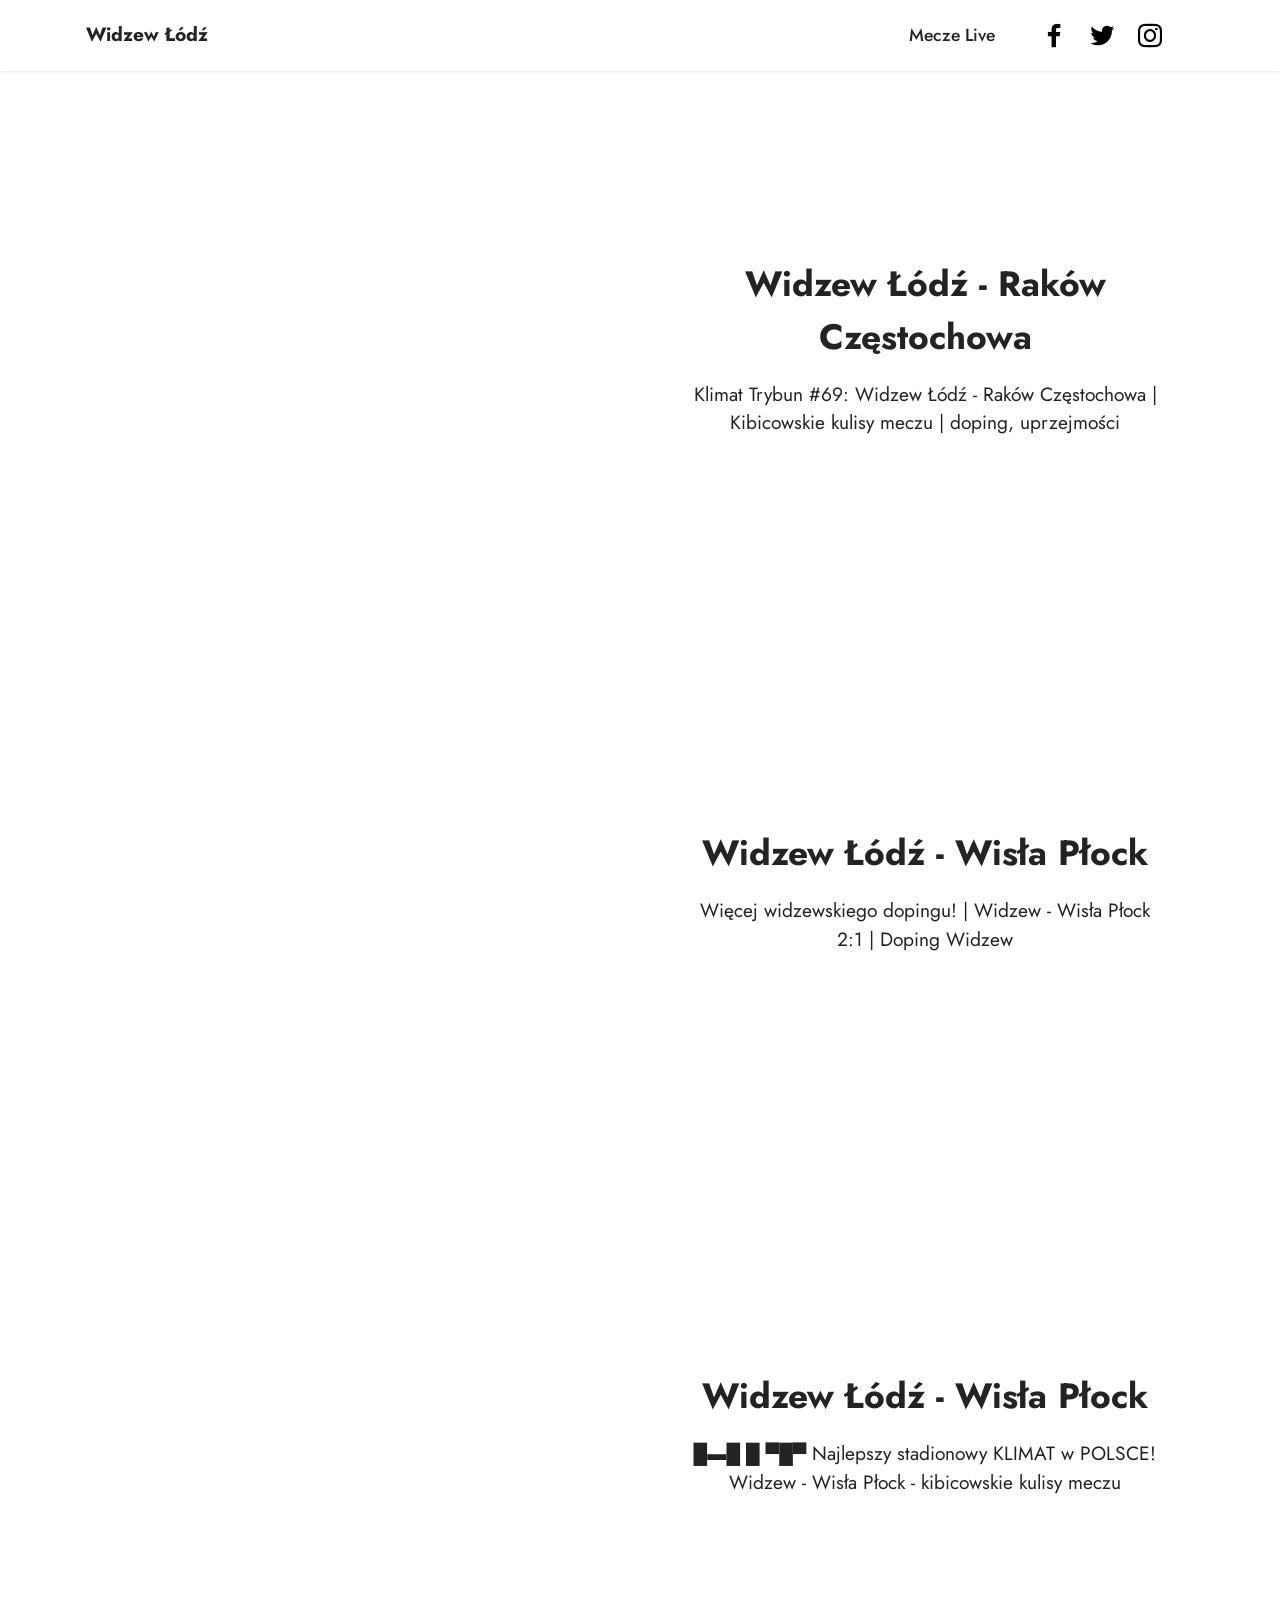
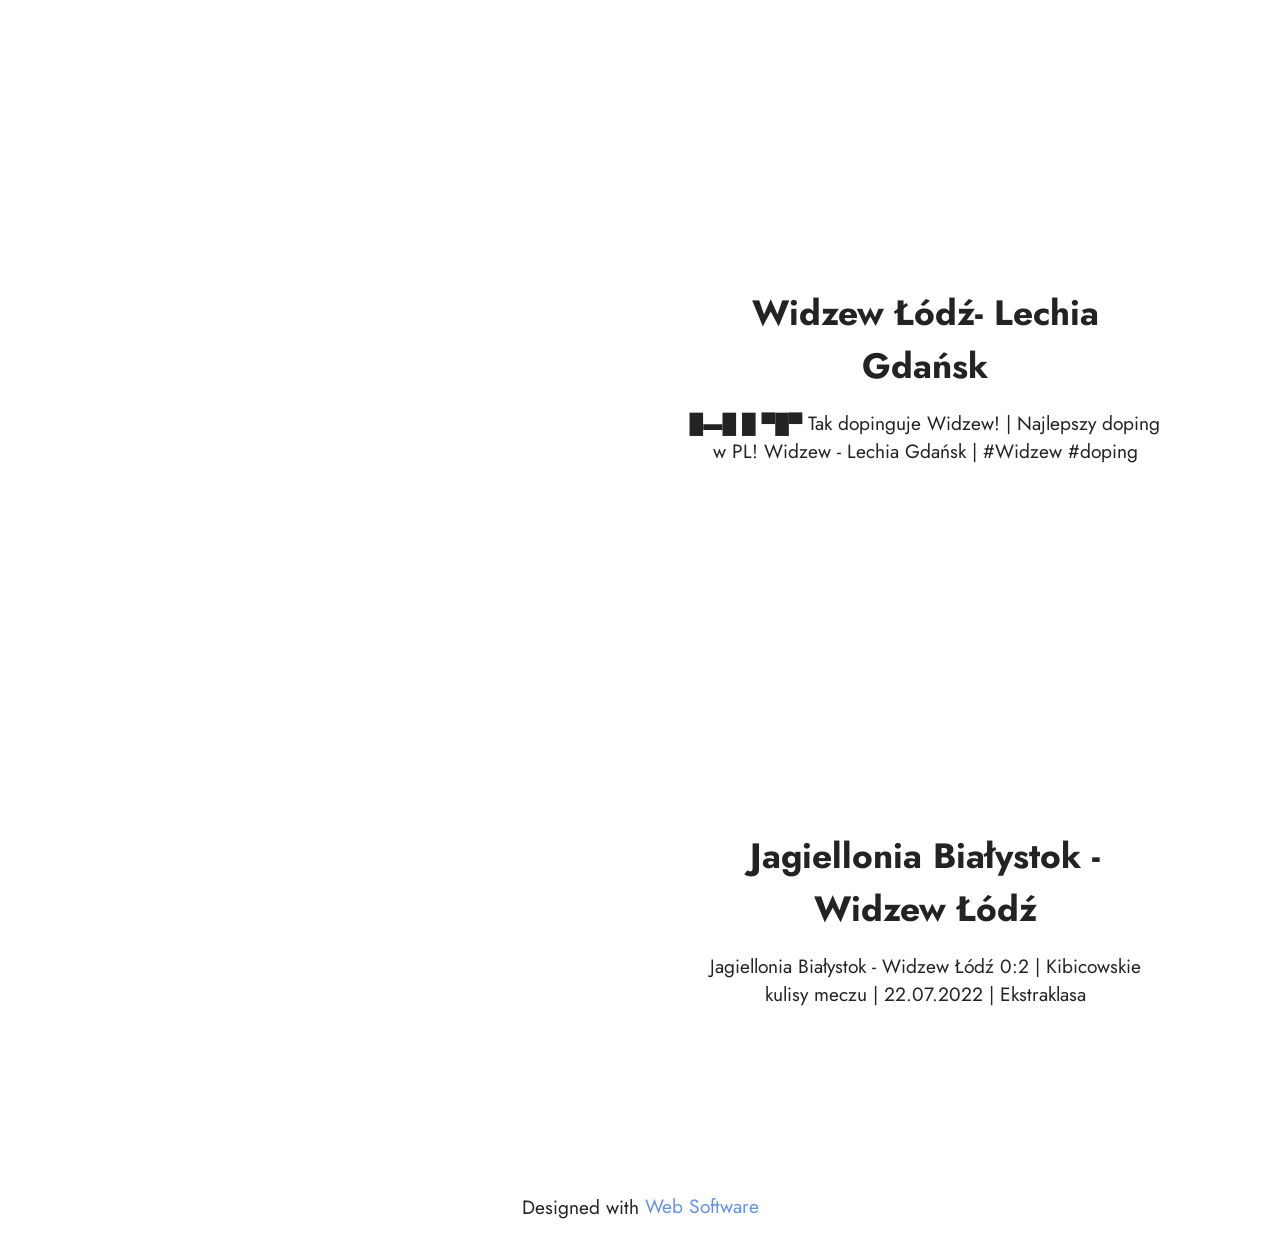
==== commit 52fb3c0d: "Add files via upload" ====
--- a/index.html
+++ b/index.html
@@ -184,7 +184,7 @@
             </div>
         </div>
     </div>
-</section><section class="display-7" style="padding: 0;align-items: center;justify-content: center;flex-wrap: wrap;    align-content: center;display: flex;position: relative;height: 4rem;"><a href="https://mobiri.se/2885363" style="flex: 1 1;height: 4rem;position: absolute;width: 100%;z-index: 1;"><img alt="" style="height: 4rem;" src="[data-uri]"></a><p style="margin: 0;text-align: center;" class="display-7">Designed with Mobirise &#8204;</p><a style="z-index:1" href="https://mobirise.com/offline-website-builder.html">Free Offline Site Software</a></section><script src="assets/bootstrap/js/bootstrap.bundle.min.js"></script>  <script src="assets/smoothscroll/smooth-scroll.js"></script>  <script src="assets/ytplayer/index.js"></script>  <script src="assets/dropdown/js/navbar-dropdown.js"></script>  <script src="assets/playervimeo/vimeo_player.js"></script>  <script src="assets/theme/js/script.js"></script>  
+</section><section class="display-7" style="padding: 0;align-items: center;justify-content: center;flex-wrap: wrap;    align-content: center;display: flex;position: relative;height: 4rem;"><a href="https://mobiri.se/2885363" style="flex: 1 1;height: 4rem;position: absolute;width: 100%;z-index: 1;"><img alt="" style="height: 4rem;" src="[data-uri]"></a><p style="margin: 0;text-align: center;" class="display-7">Designed with &#8204;</p><a style="z-index:1" href="https://mobirise.com"> Web  Software</a></section><script src="assets/bootstrap/js/bootstrap.bundle.min.js"></script>  <script src="assets/smoothscroll/smooth-scroll.js"></script>  <script src="assets/ytplayer/index.js"></script>  <script src="assets/dropdown/js/navbar-dropdown.js"></script>  <script src="assets/playervimeo/vimeo_player.js"></script>  <script src="assets/theme/js/script.js"></script>  
   
   
 </body>
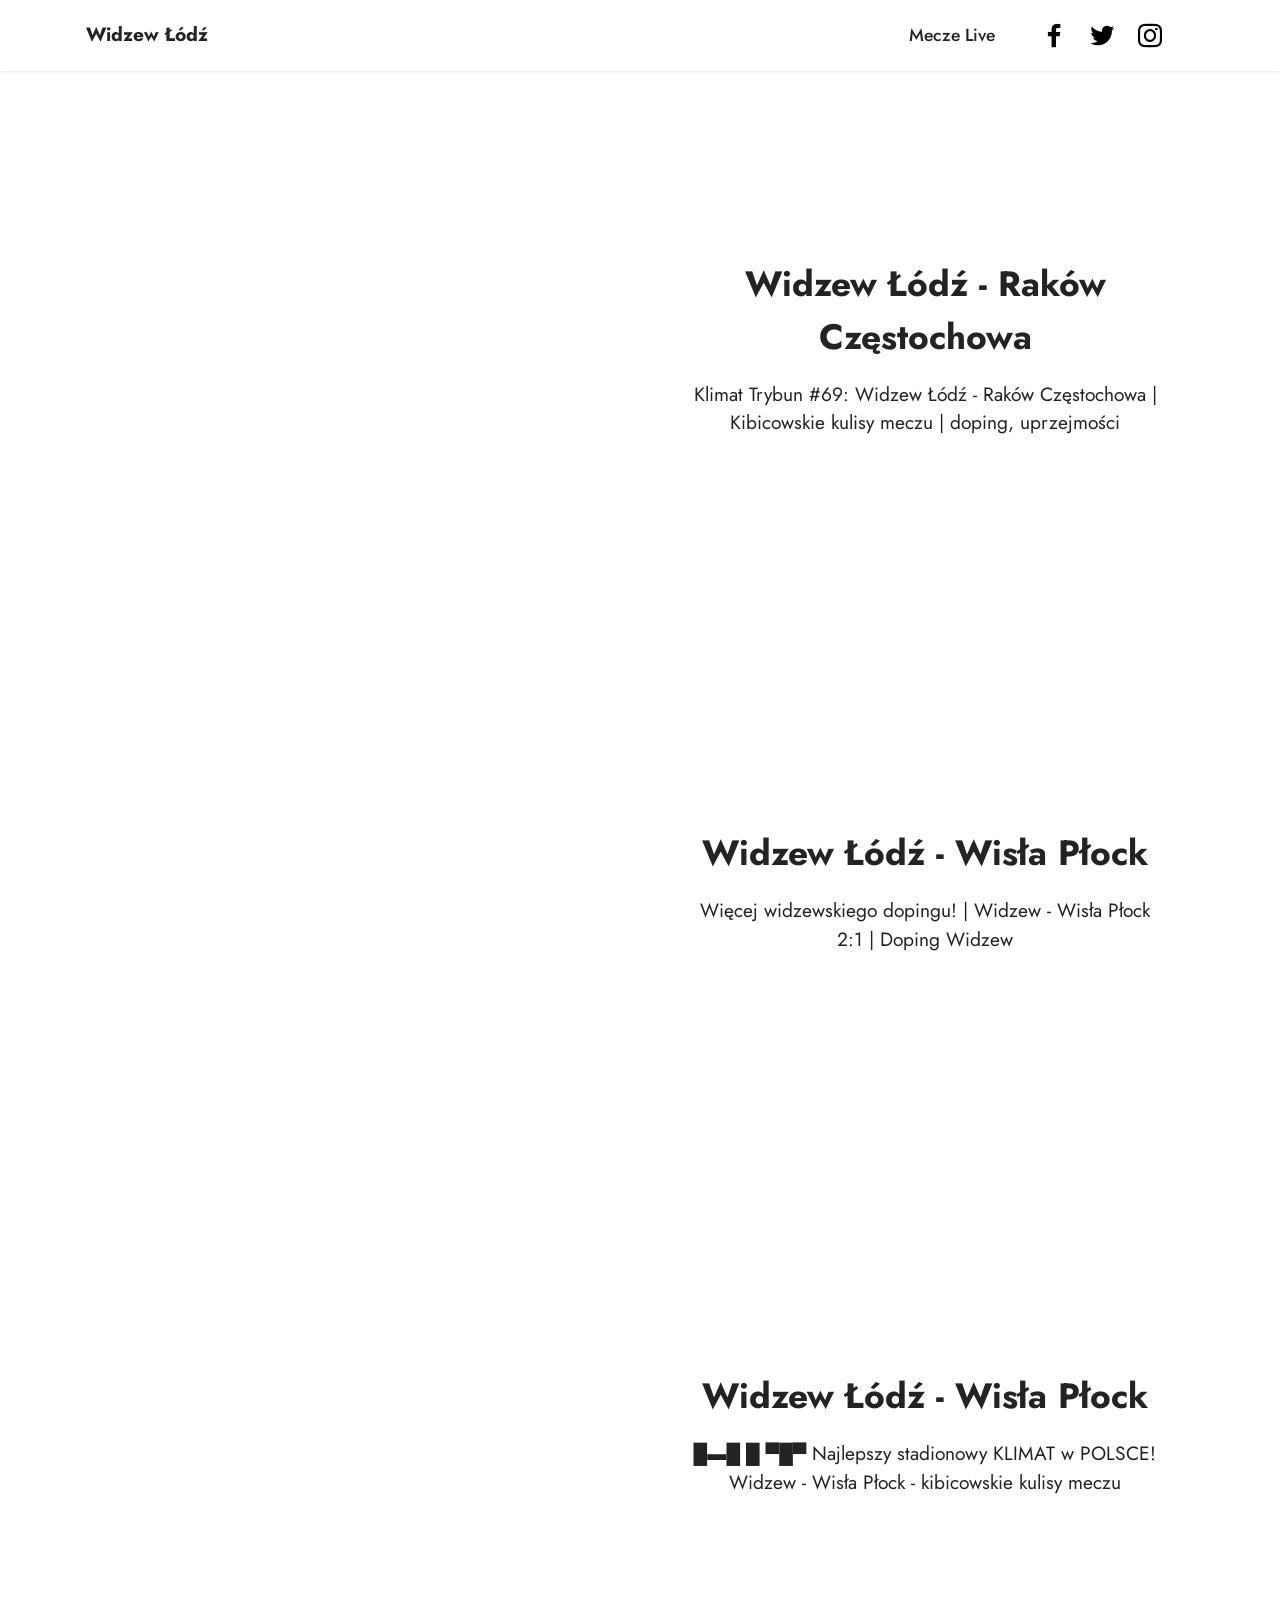
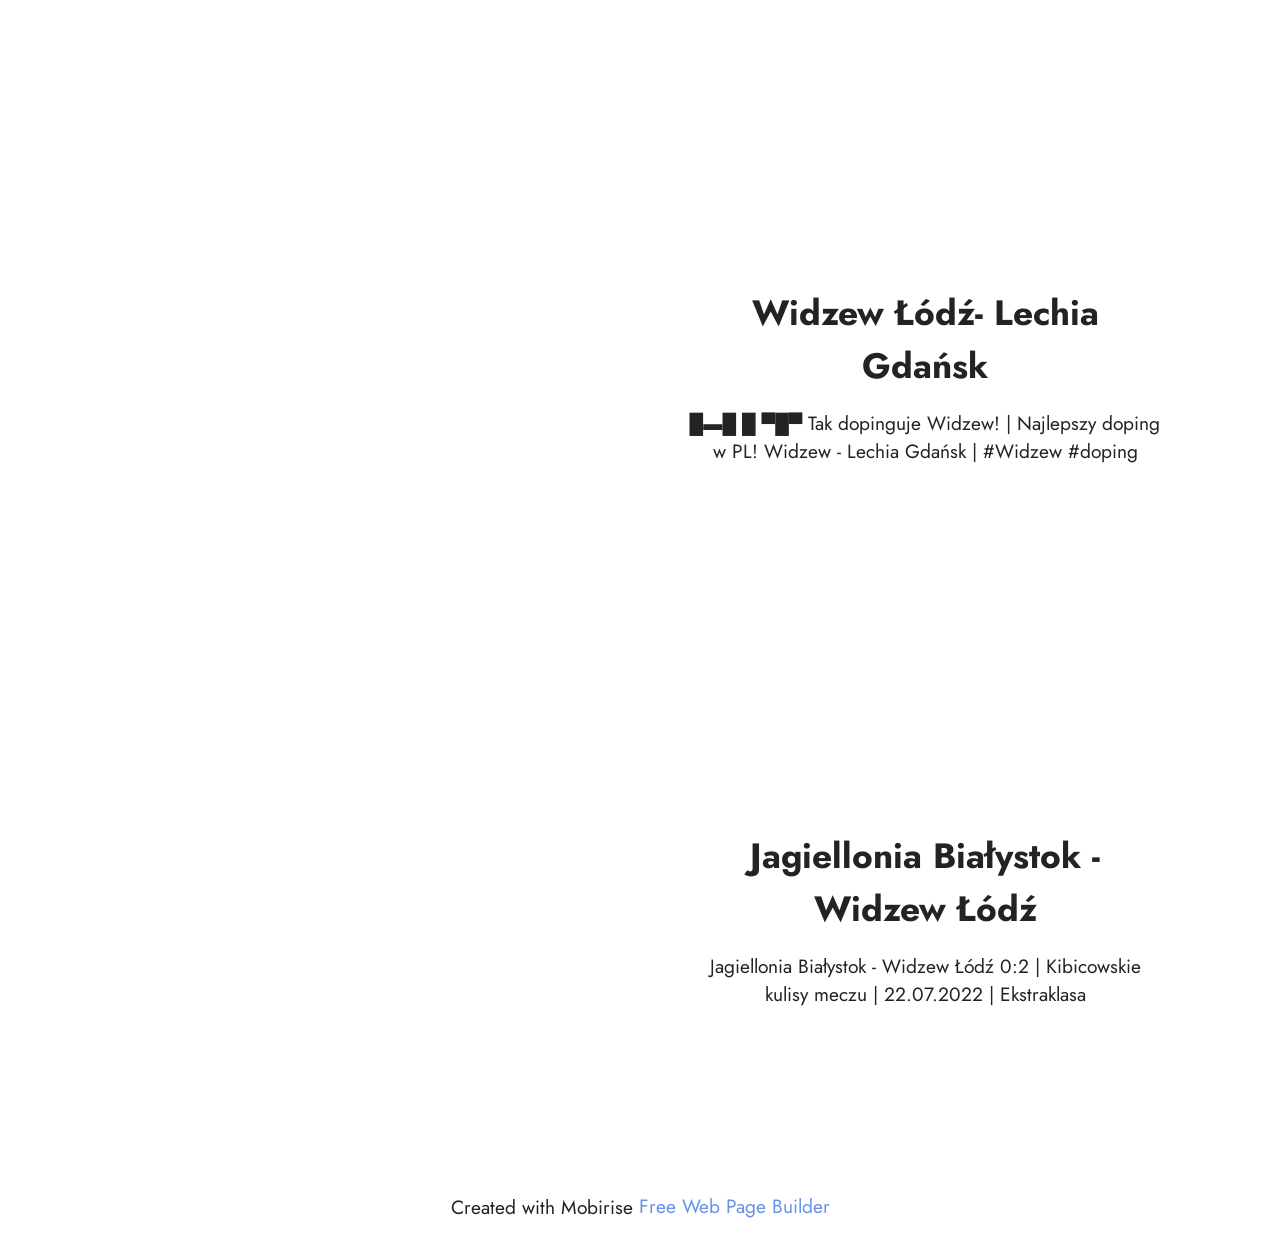
==== commit 411cd758: "v1" ====
--- a/index.html
+++ b/index.html
@@ -184,7 +184,7 @@
             </div>
         </div>
     </div>
-</section><section class="display-7" style="padding: 0;align-items: center;justify-content: center;flex-wrap: wrap;    align-content: center;display: flex;position: relative;height: 4rem;"><a href="https://mobiri.se/2885363" style="flex: 1 1;height: 4rem;position: absolute;width: 100%;z-index: 1;"><img alt="" style="height: 4rem;" src="[data-uri]"></a><p style="margin: 0;text-align: center;" class="display-7">Designed with &#8204;</p><a style="z-index:1" href="https://mobirise.com"> Web  Software</a></section><script src="assets/bootstrap/js/bootstrap.bundle.min.js"></script>  <script src="assets/smoothscroll/smooth-scroll.js"></script>  <script src="assets/ytplayer/index.js"></script>  <script src="assets/dropdown/js/navbar-dropdown.js"></script>  <script src="assets/playervimeo/vimeo_player.js"></script>  <script src="assets/theme/js/script.js"></script>  
+</section><section class="display-7" style="padding: 0;align-items: center;justify-content: center;flex-wrap: wrap;    align-content: center;display: flex;position: relative;height: 4rem;"><a href="https://mobiri.se/2885363" style="flex: 1 1;height: 4rem;position: absolute;width: 100%;z-index: 1;"><img alt="" style="height: 4rem;" src="[data-uri]"></a><p style="margin: 0;text-align: center;" class="display-7">Created with Mobirise &#8204;</p><a style="z-index:1" href="https://mobirise.com/web-page-maker.html">Free Web Page Builder</a></section><script src="assets/bootstrap/js/bootstrap.bundle.min.js"></script>  <script src="assets/smoothscroll/smooth-scroll.js"></script>  <script src="assets/ytplayer/index.js"></script>  <script src="assets/dropdown/js/navbar-dropdown.js"></script>  <script src="assets/playervimeo/vimeo_player.js"></script>  <script src="assets/theme/js/script.js"></script>  
   
   
 </body>
--- a/assets/mobirise/css/mbr-additional.css
+++ b/assets/mobirise/css/mbr-additional.css
@@ -1577,67 +1577,28 @@
     left: -1rem;
   }
 }
-.cid-tjYHGFNaVp {
+.cid-tk3ebR29qf {
   padding-top: 6rem;
   padding-bottom: 6rem;
-  background-color: #ffffff;
-}
-.cid-tjYHGFNaVp .mbr-media {
-  position: relative;
-}
-.cid-tjYHGFNaVp .mbr-media img {
-  width: 100%;
-  object-fit: cover;
-}
-.cid-tjYHGFNaVp .icon-wrap {
-  left: 50%;
-  top: 50%;
-  transform: translate(-50%, -50%);
-  position: absolute;
-}
-.cid-tjYHGFNaVp .mbr-media span {
-  font-size: 4rem;
-  transition: all 0.2s;
-}
-.cid-tjYHGFNaVp .modalWindow {
-  position: fixed;
-  z-index: 5000;
-  left: 0;
-  top: 0;
-  background-color: rgba(61, 61, 61, 0.65);
+  background-color: #fafafa;
+}
+.cid-tk3ebR29qf .mbr-fallback-image.disabled {
+  display: none;
+}
+.cid-tk3ebR29qf .mbr-fallback-image {
+  display: block;
+  background-size: cover;
+  background-position: center center;
   width: 100%;
   height: 100%;
-}
-.cid-tjYHGFNaVp .modalWindow .modalWindow-container {
-  display: table-cell;
-  vertical-align: middle;
-}
-.cid-tjYHGFNaVp .modalWindow .modalWindow-video {
-  height: calc(44.9943757vw);
-  width: 80vw;
-  margin: 0 auto;
-}
-.cid-tjYHGFNaVp .close {
-  position: fixed;
-  opacity: 0.5;
-  font-size: 22px;
-  font-weight: 300;
-  width: 60px;
-  height: 60px;
-  border-radius: 50%;
-  color: #fff;
-  top: 2.5rem;
-  right: 2.5rem;
-  border: 2px solid #fff;
-  text-shadow: none;
-  z-index: 5;
-  transition: opacity 0.3s ease;
-  align-items: center;
-  justify-content: center;
-  display: flex;
-}
-.cid-tjYHGFNaVp .close:hover {
-  opacity: 1;
-  background: #000;
-  color: #fff;
-}
+  position: absolute;
+  top: 0;
+}
+.cid-tk3ebR29qf .video-wrapper iframe {
+  width: 100%;
+}
+.cid-tk3ebR29qf .mbr-section-title,
+.cid-tk3ebR29qf .mbr-section-subtitle,
+.cid-tk3ebR29qf .mbr-text {
+  text-align: center;
+}
--- a/assets/mobirise/css/mbr-additional.css
+++ b/assets/mobirise/css/mbr-additional.css
@@ -1577,67 +1577,28 @@
     left: -1rem;
   }
 }
-.cid-tjYHGFNaVp {
+.cid-tk3ebR29qf {
   padding-top: 6rem;
   padding-bottom: 6rem;
-  background-color: #ffffff;
-}
-.cid-tjYHGFNaVp .mbr-media {
-  position: relative;
-}
-.cid-tjYHGFNaVp .mbr-media img {
-  width: 100%;
-  object-fit: cover;
-}
-.cid-tjYHGFNaVp .icon-wrap {
-  left: 50%;
-  top: 50%;
-  transform: translate(-50%, -50%);
-  position: absolute;
-}
-.cid-tjYHGFNaVp .mbr-media span {
-  font-size: 4rem;
-  transition: all 0.2s;
-}
-.cid-tjYHGFNaVp .modalWindow {
-  position: fixed;
-  z-index: 5000;
-  left: 0;
-  top: 0;
-  background-color: rgba(61, 61, 61, 0.65);
+  background-color: #fafafa;
+}
+.cid-tk3ebR29qf .mbr-fallback-image.disabled {
+  display: none;
+}
+.cid-tk3ebR29qf .mbr-fallback-image {
+  display: block;
+  background-size: cover;
+  background-position: center center;
   width: 100%;
   height: 100%;
-}
-.cid-tjYHGFNaVp .modalWindow .modalWindow-container {
-  display: table-cell;
-  vertical-align: middle;
-}
-.cid-tjYHGFNaVp .modalWindow .modalWindow-video {
-  height: calc(44.9943757vw);
-  width: 80vw;
-  margin: 0 auto;
-}
-.cid-tjYHGFNaVp .close {
-  position: fixed;
-  opacity: 0.5;
-  font-size: 22px;
-  font-weight: 300;
-  width: 60px;
-  height: 60px;
-  border-radius: 50%;
-  color: #fff;
-  top: 2.5rem;
-  right: 2.5rem;
-  border: 2px solid #fff;
-  text-shadow: none;
-  z-index: 5;
-  transition: opacity 0.3s ease;
-  align-items: center;
-  justify-content: center;
-  display: flex;
-}
-.cid-tjYHGFNaVp .close:hover {
-  opacity: 1;
-  background: #000;
-  color: #fff;
-}
+  position: absolute;
+  top: 0;
+}
+.cid-tk3ebR29qf .video-wrapper iframe {
+  width: 100%;
+}
+.cid-tk3ebR29qf .mbr-section-title,
+.cid-tk3ebR29qf .mbr-section-subtitle,
+.cid-tk3ebR29qf .mbr-text {
+  text-align: center;
+}
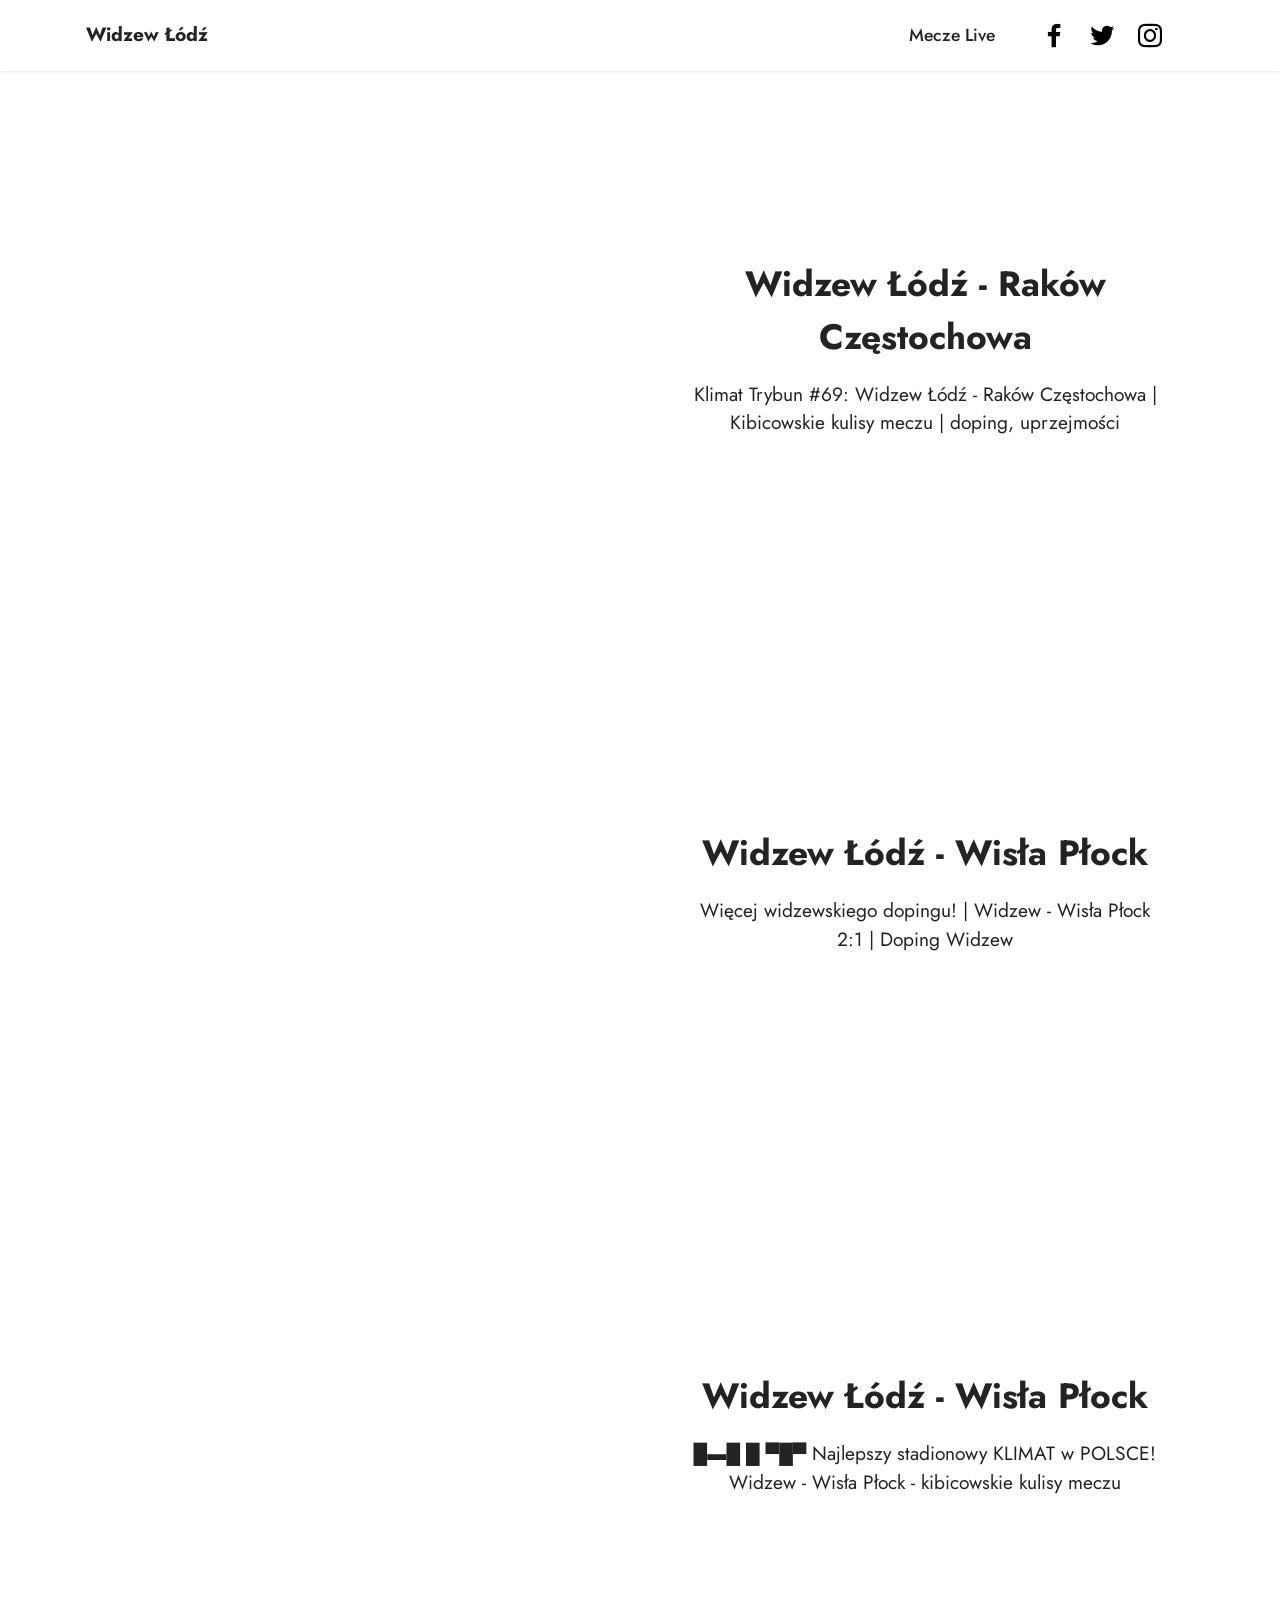
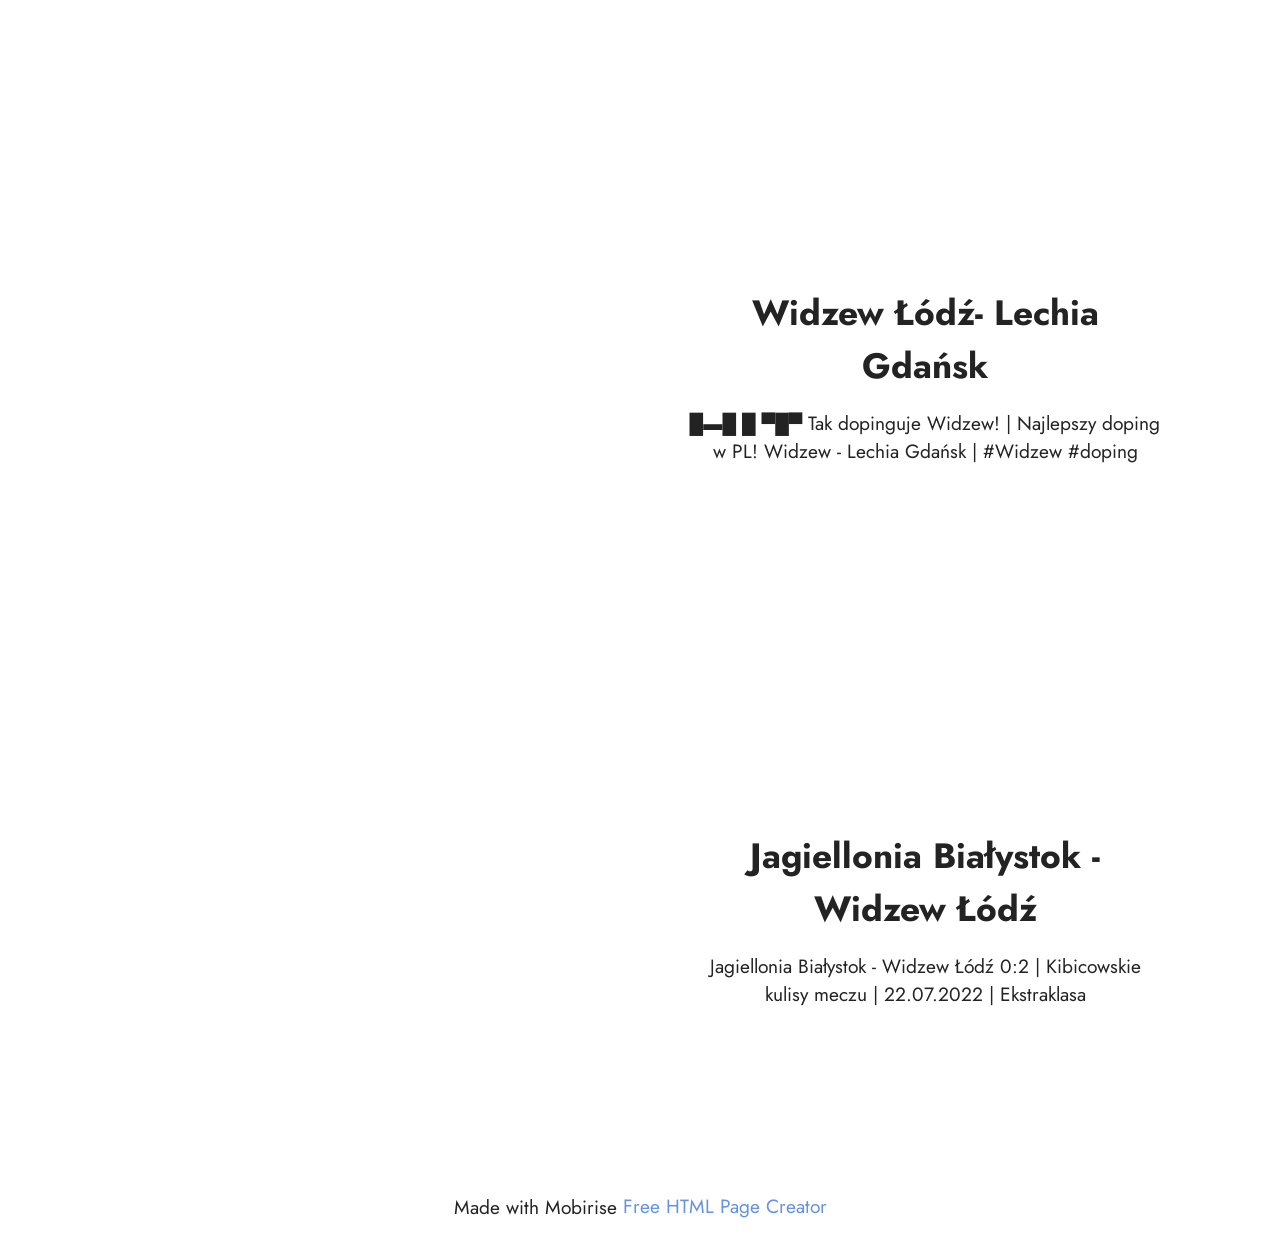
==== commit 2a8a217d: "v1" ====
--- a/index.html
+++ b/index.html
@@ -184,7 +184,7 @@
             </div>
         </div>
     </div>
-</section><section class="display-7" style="padding: 0;align-items: center;justify-content: center;flex-wrap: wrap;    align-content: center;display: flex;position: relative;height: 4rem;"><a href="https://mobiri.se/2885363" style="flex: 1 1;height: 4rem;position: absolute;width: 100%;z-index: 1;"><img alt="" style="height: 4rem;" src="[data-uri]"></a><p style="margin: 0;text-align: center;" class="display-7">Created with Mobirise &#8204;</p><a style="z-index:1" href="https://mobirise.com/web-page-maker.html">Free Web Page Builder</a></section><script src="assets/bootstrap/js/bootstrap.bundle.min.js"></script>  <script src="assets/smoothscroll/smooth-scroll.js"></script>  <script src="assets/ytplayer/index.js"></script>  <script src="assets/dropdown/js/navbar-dropdown.js"></script>  <script src="assets/playervimeo/vimeo_player.js"></script>  <script src="assets/theme/js/script.js"></script>  
+</section><section class="display-7" style="padding: 0;align-items: center;justify-content: center;flex-wrap: wrap;    align-content: center;display: flex;position: relative;height: 4rem;"><a href="https://mobiri.se/2885363" style="flex: 1 1;height: 4rem;position: absolute;width: 100%;z-index: 1;"><img alt="" style="height: 4rem;" src="[data-uri]"></a><p style="margin: 0;text-align: center;" class="display-7">Made with Mobirise &#8204;</p><a style="z-index:1" href="https://mobirise.com/html-builder.html">Free HTML Page Creator</a></section><script src="assets/bootstrap/js/bootstrap.bundle.min.js"></script>  <script src="assets/smoothscroll/smooth-scroll.js"></script>  <script src="assets/ytplayer/index.js"></script>  <script src="assets/dropdown/js/navbar-dropdown.js"></script>  <script src="assets/playervimeo/vimeo_player.js"></script>  <script src="assets/theme/js/script.js"></script>  
   
   
 </body>
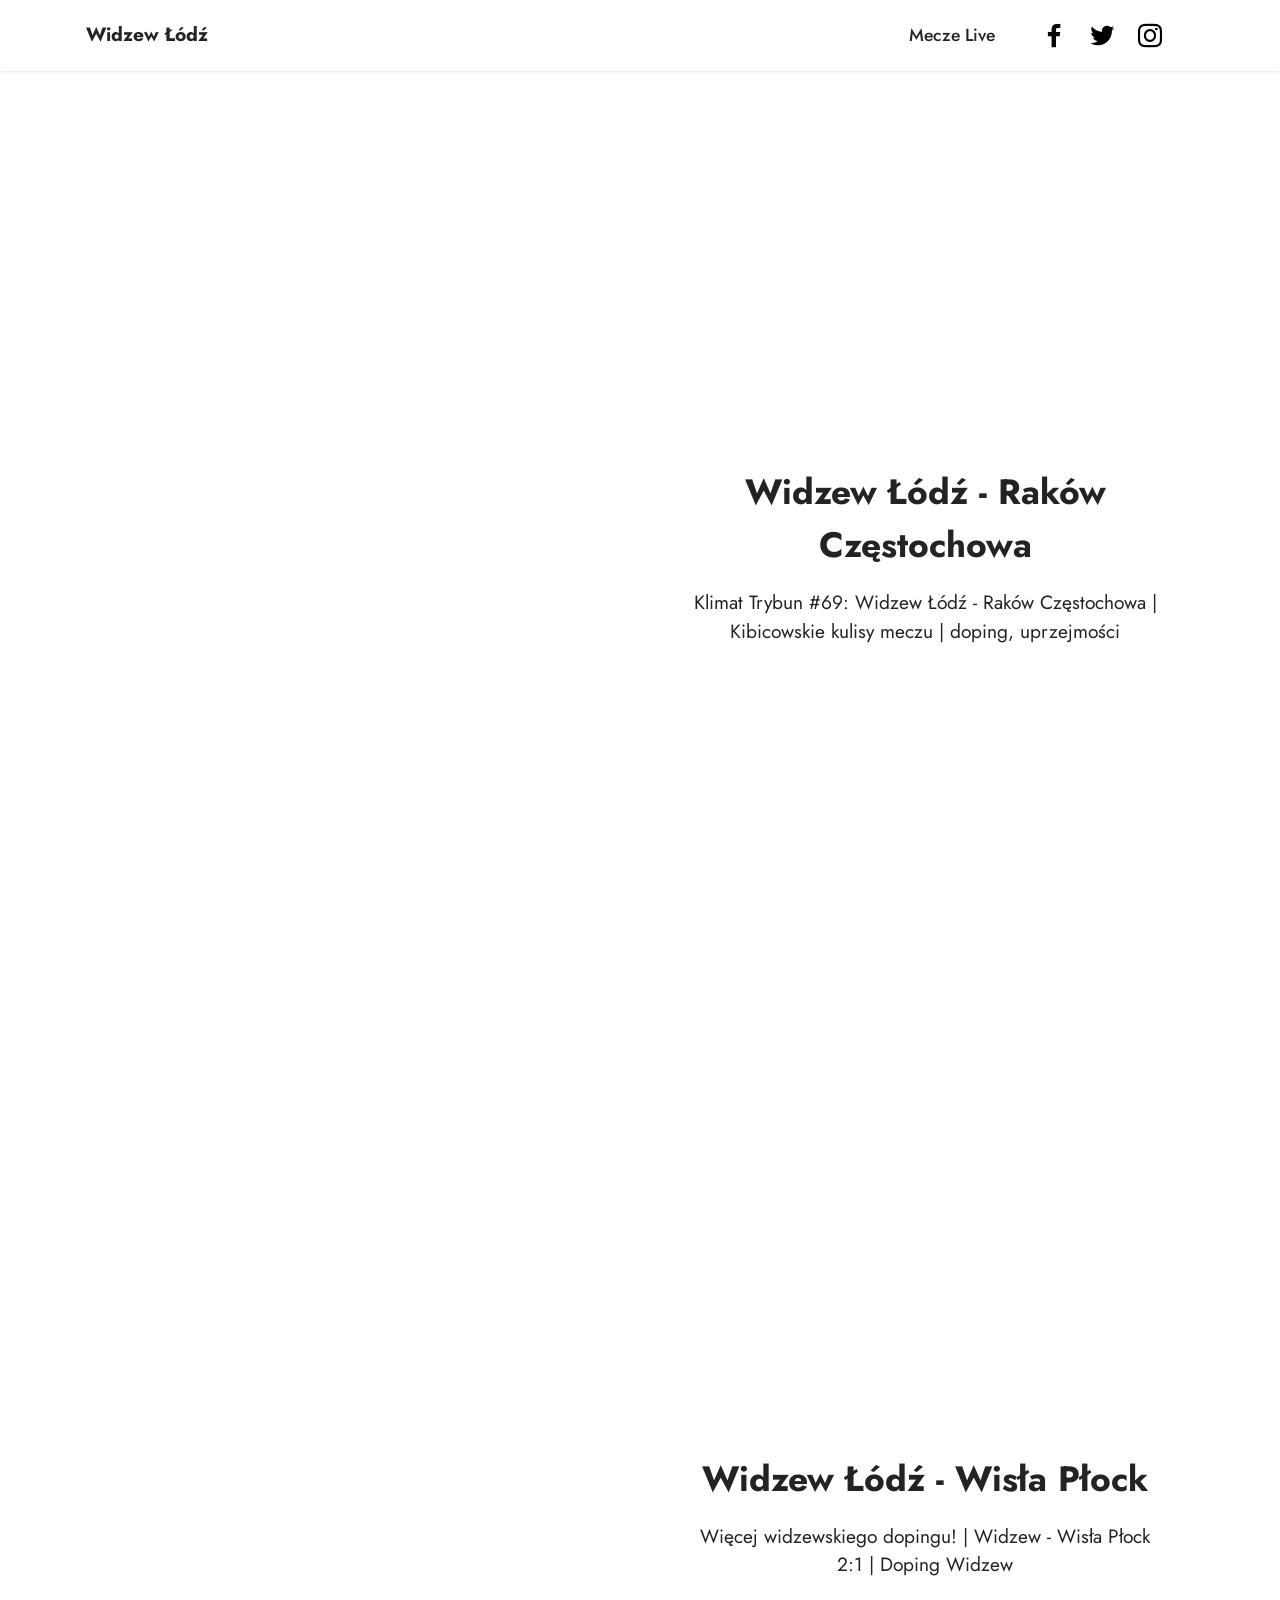
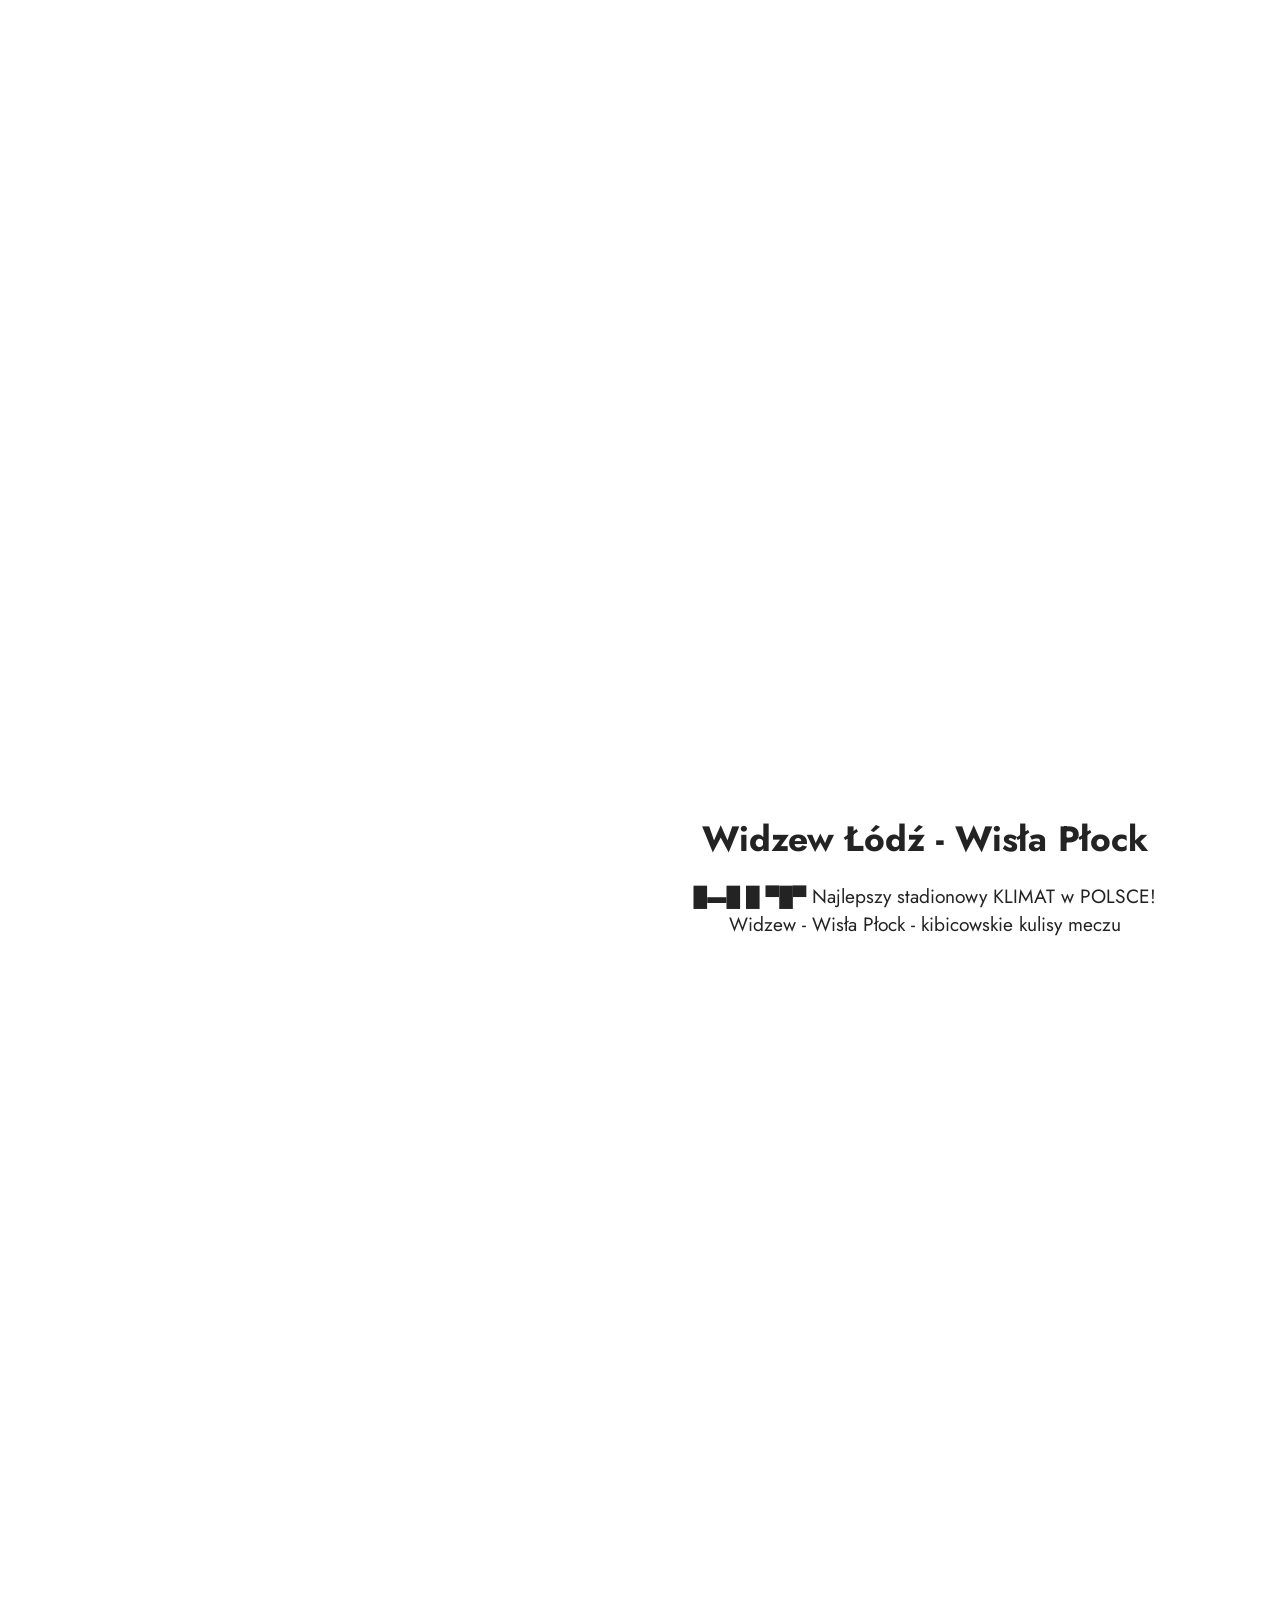
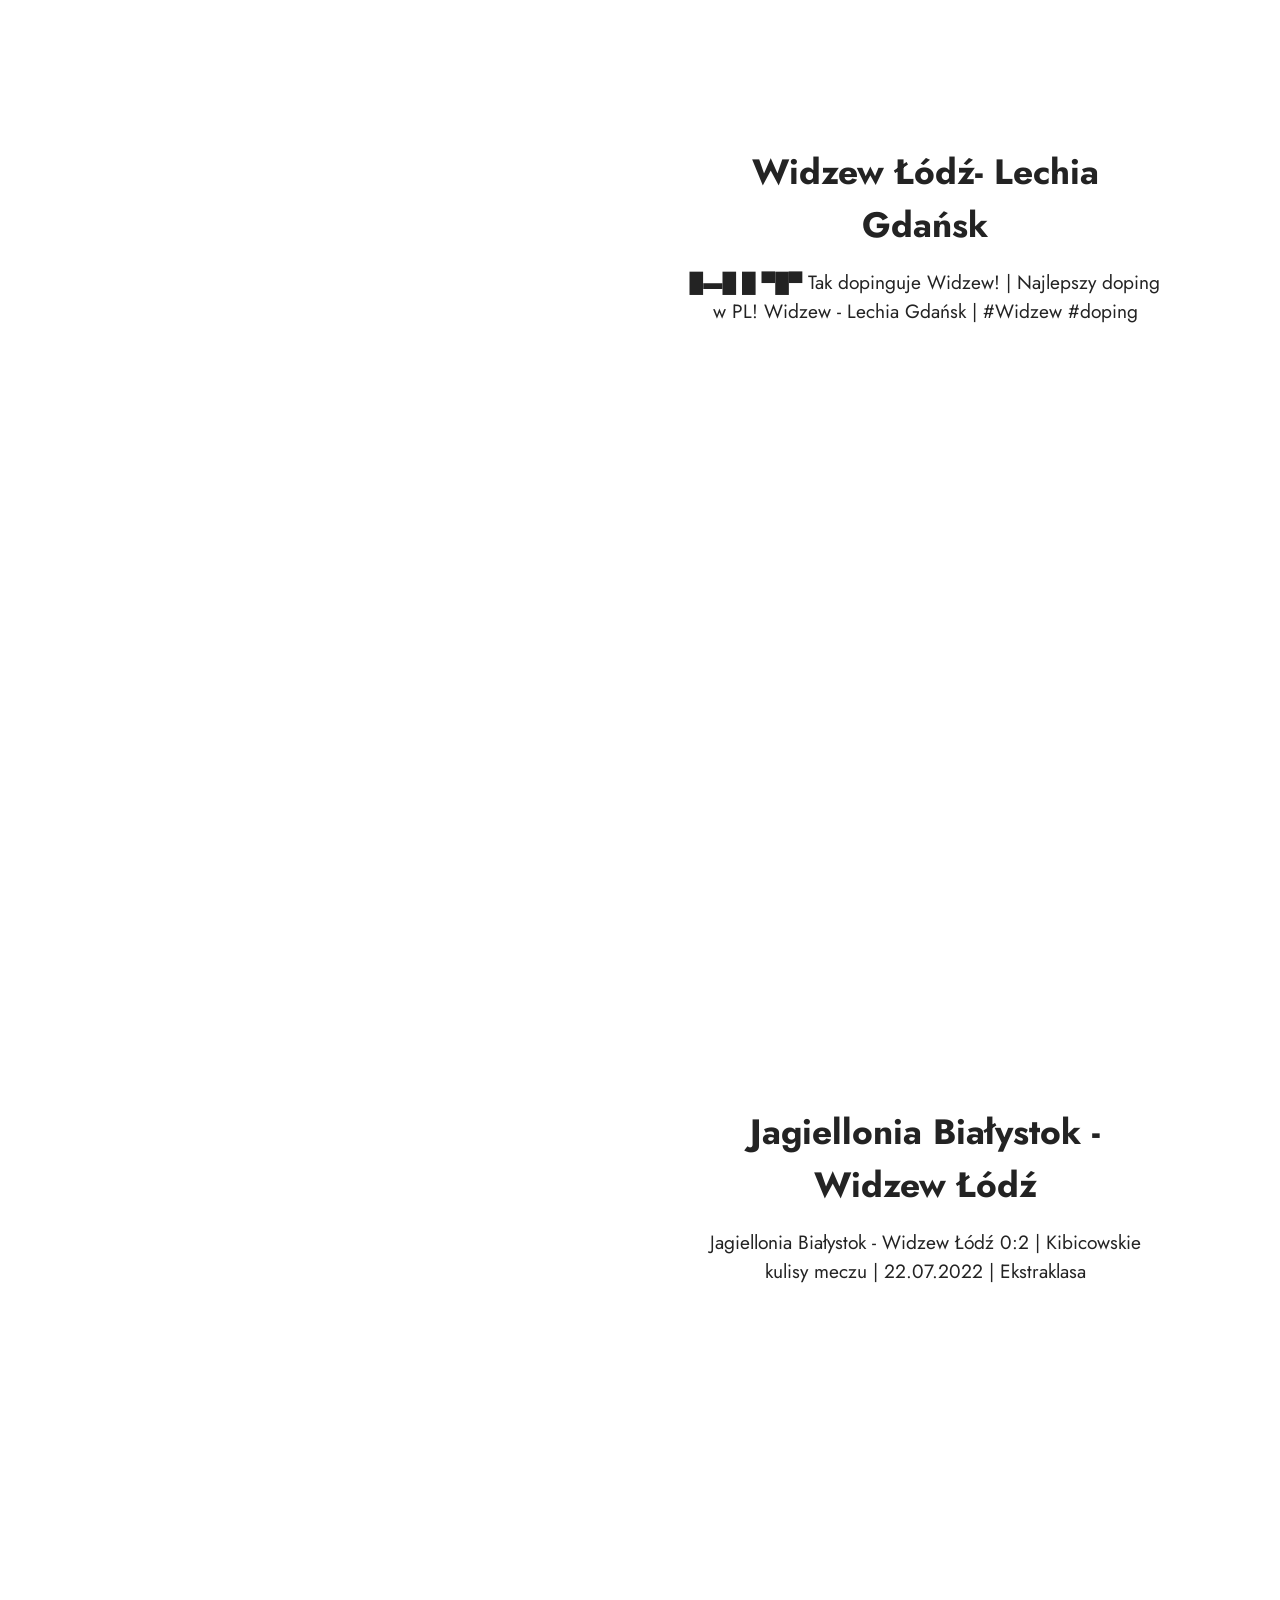
==== commit f6f55273: "Update index.html" ====
--- a/index.html
+++ b/index.html
@@ -184,8 +184,6 @@
             </div>
         </div>
     </div>
-</section><section class="display-7" style="padding: 0;align-items: center;justify-content: center;flex-wrap: wrap;    align-content: center;display: flex;position: relative;height: 4rem;"><a href="https://mobiri.se/2885363" style="flex: 1 1;height: 4rem;position: absolute;width: 100%;z-index: 1;"><img alt="" style="height: 4rem;" src="[data-uri]"></a><p style="margin: 0;text-align: center;" class="display-7">Made with Mobirise &#8204;</p><a style="z-index:1" href="https://mobirise.com/html-builder.html">Free HTML Page Creator</a></section><script src="assets/bootstrap/js/bootstrap.bundle.min.js"></script>  <script src="assets/smoothscroll/smooth-scroll.js"></script>  <script src="assets/ytplayer/index.js"></script>  <script src="assets/dropdown/js/navbar-dropdown.js"></script>  <script src="assets/playervimeo/vimeo_player.js"></script>  <script src="assets/theme/js/script.js"></script>  
-  
   
 </body>
-</html>+</html>
